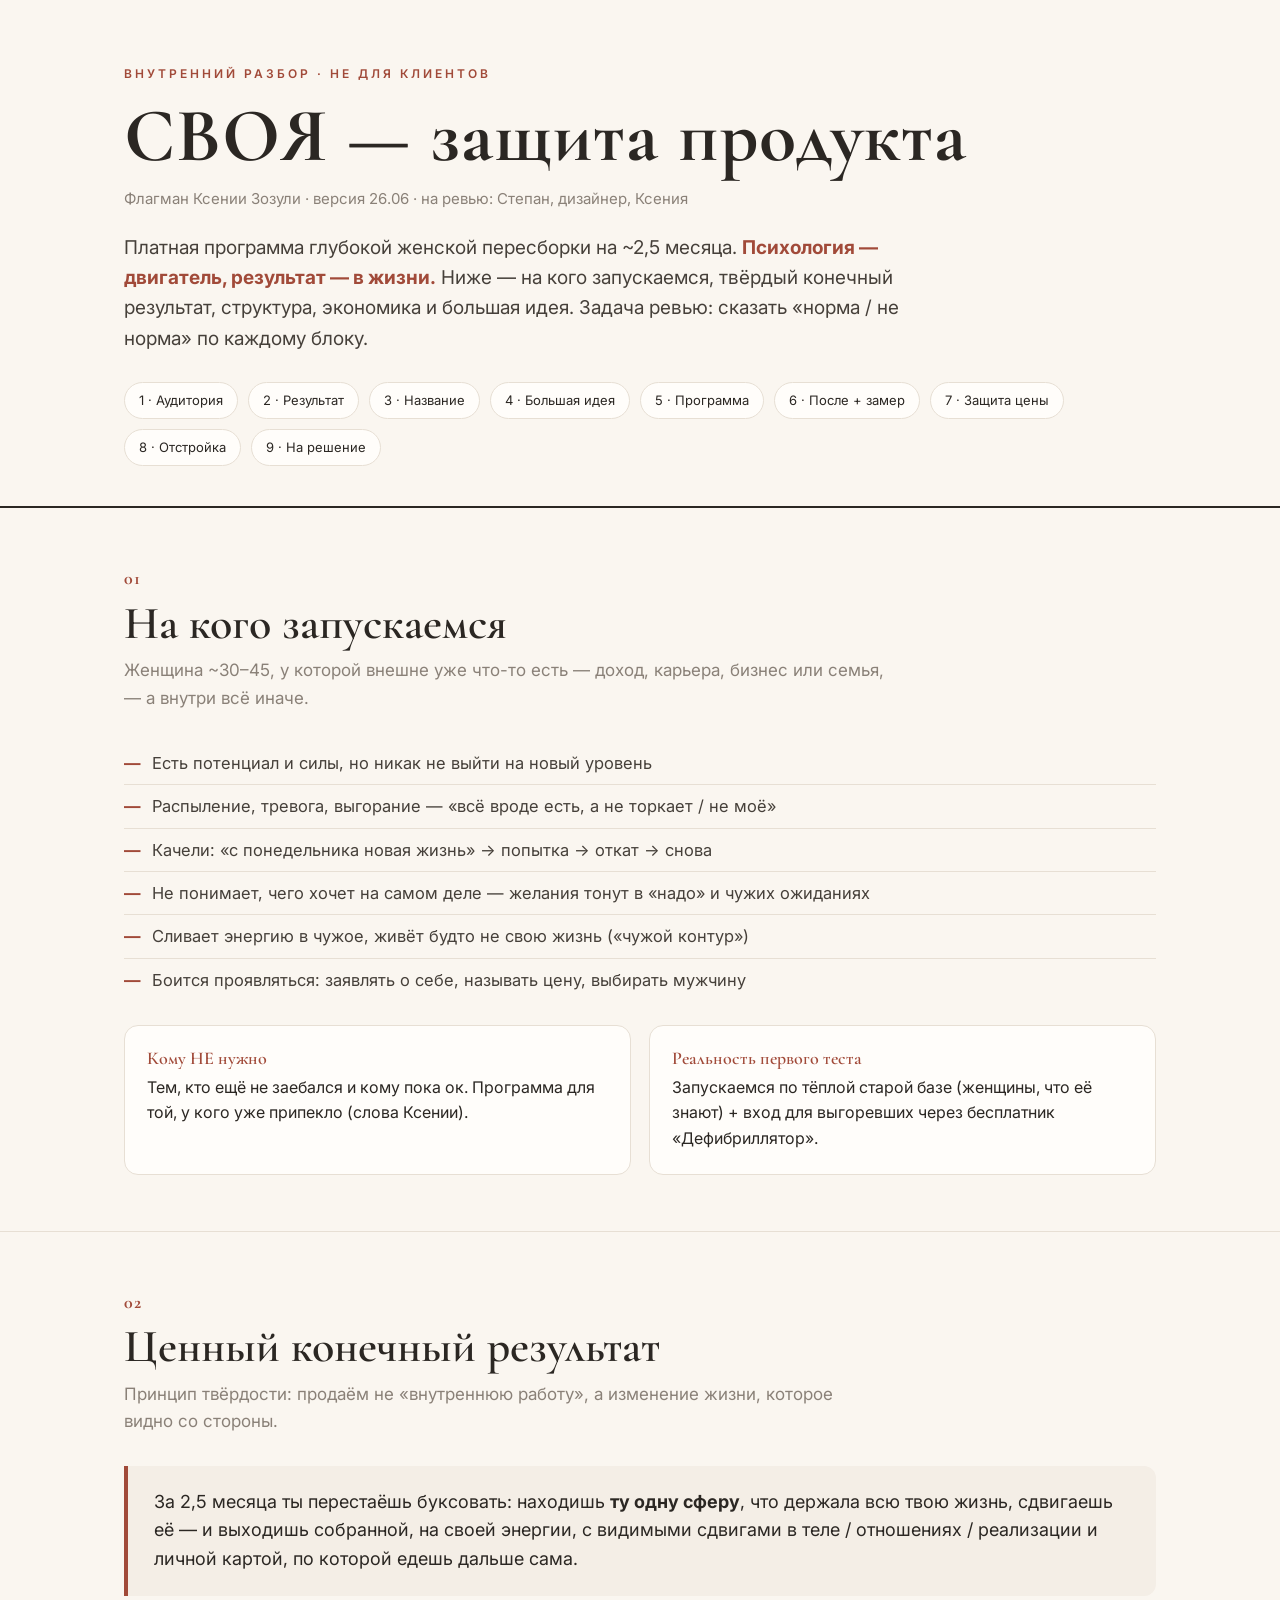
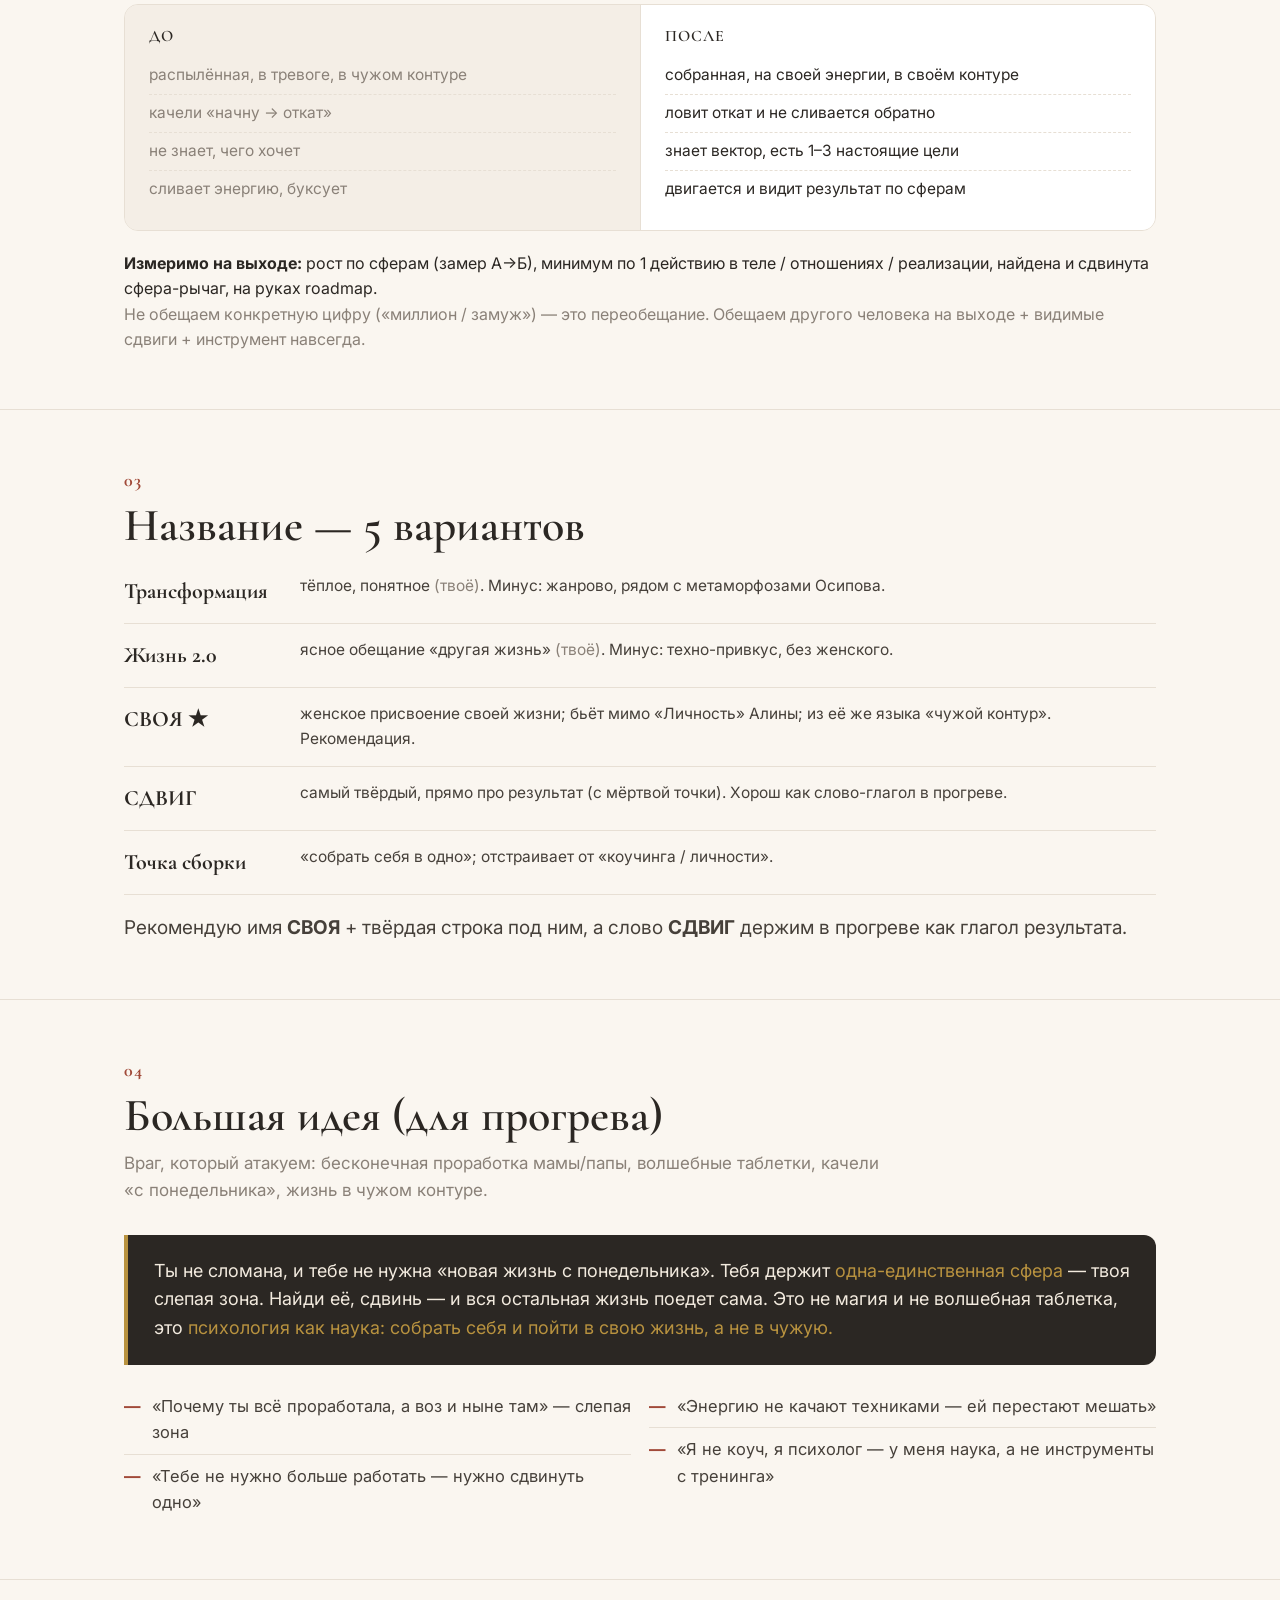
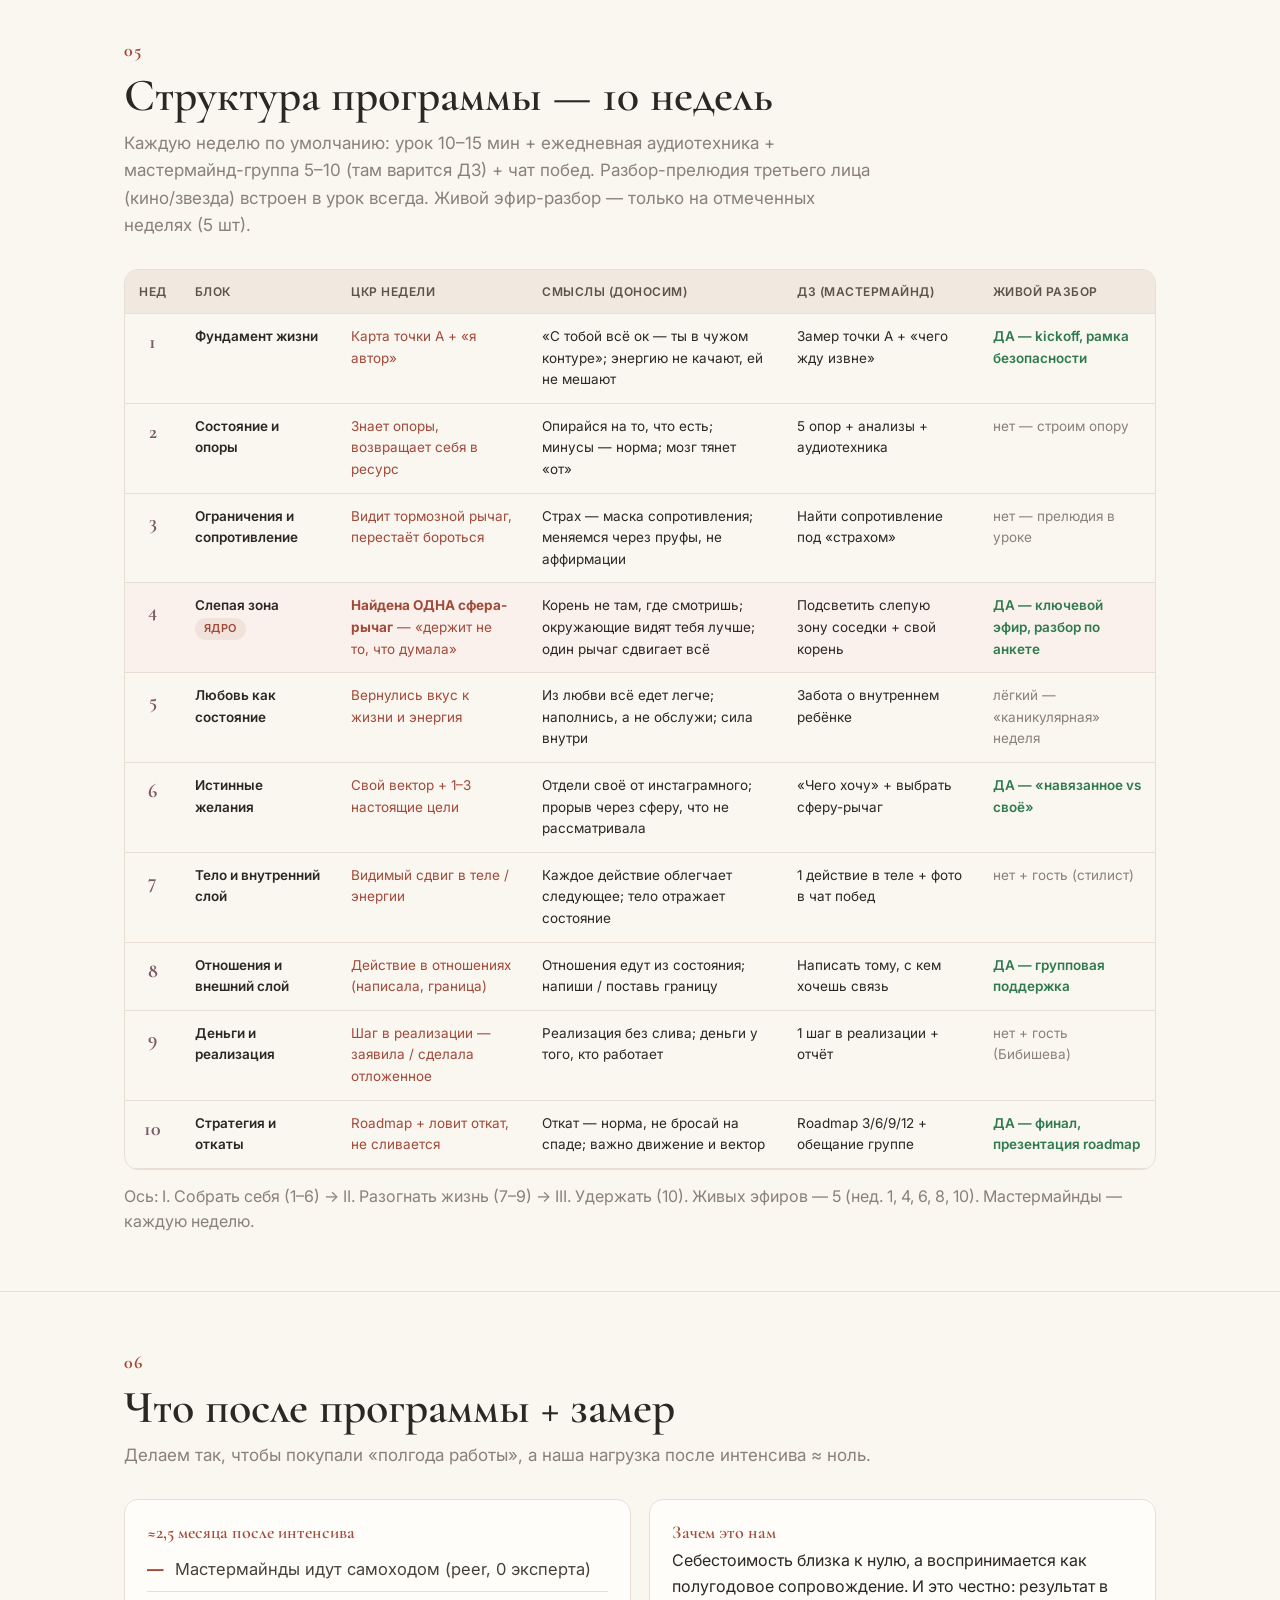
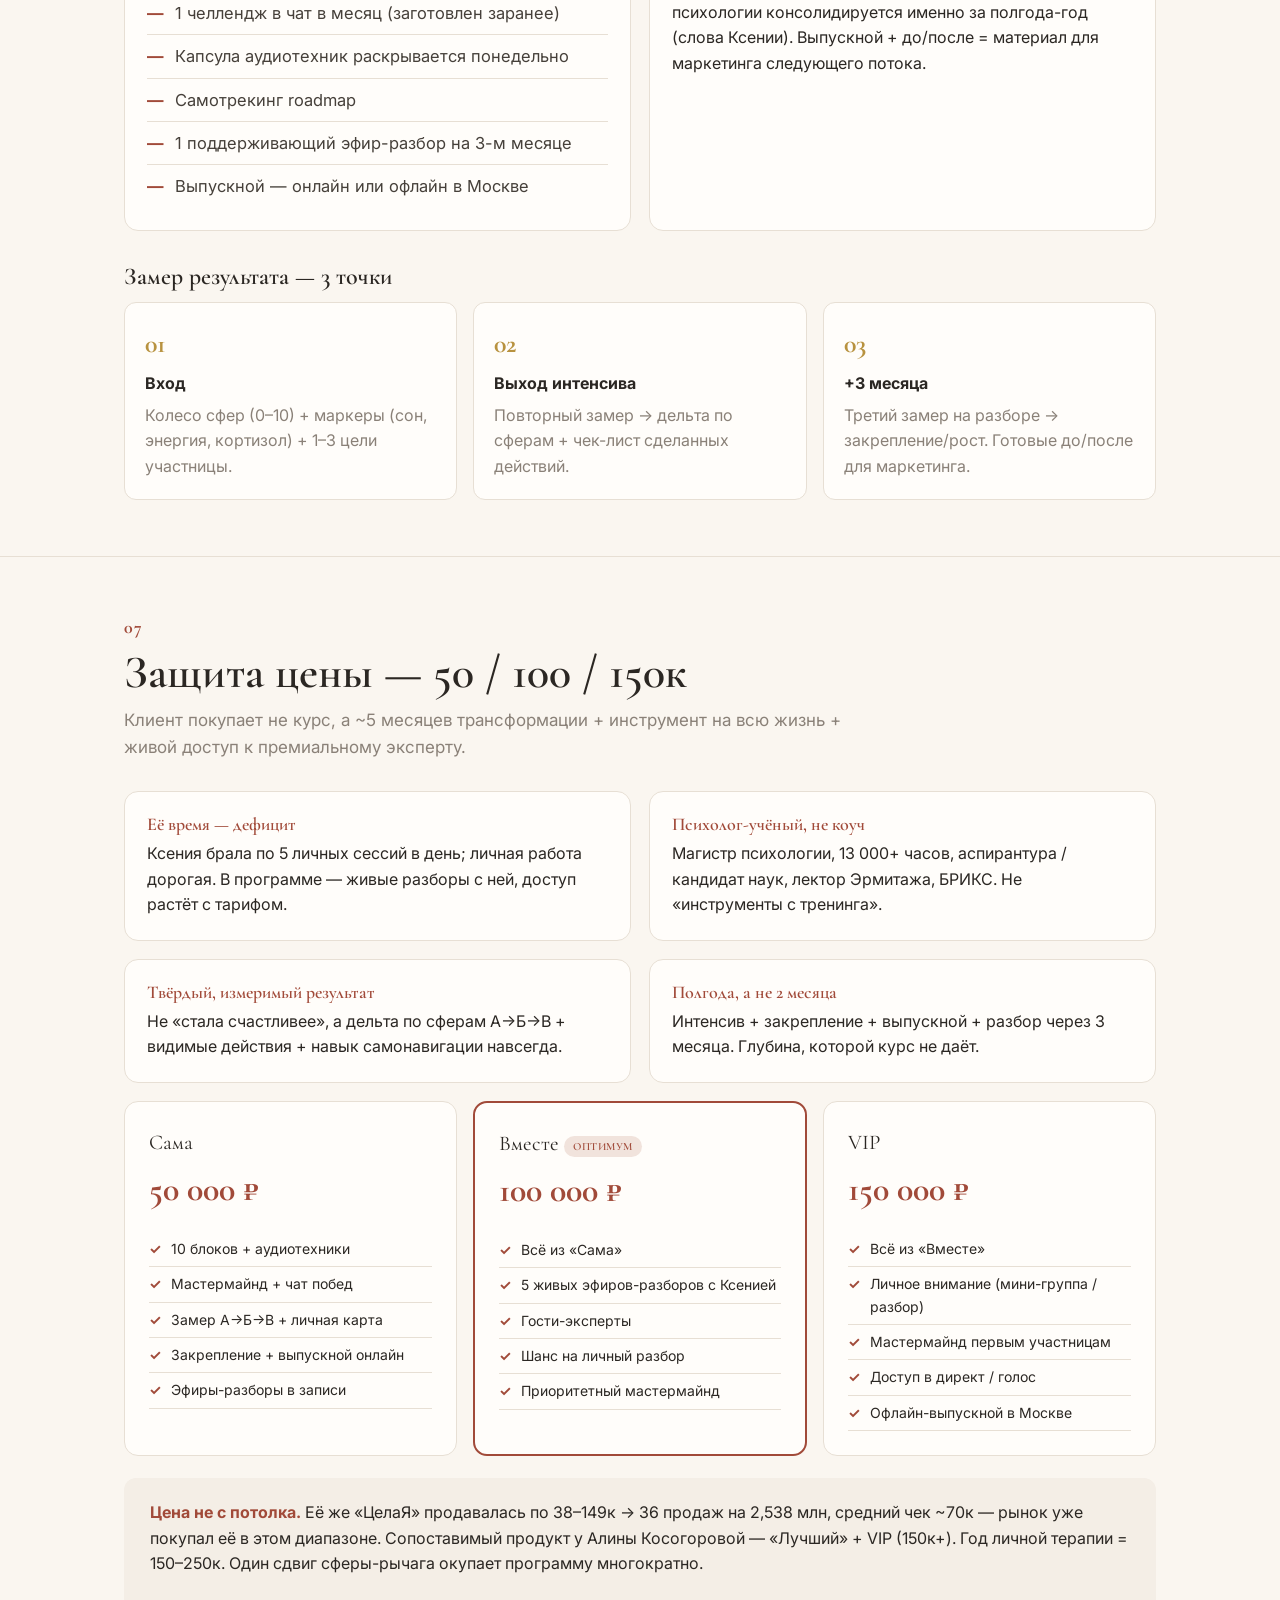
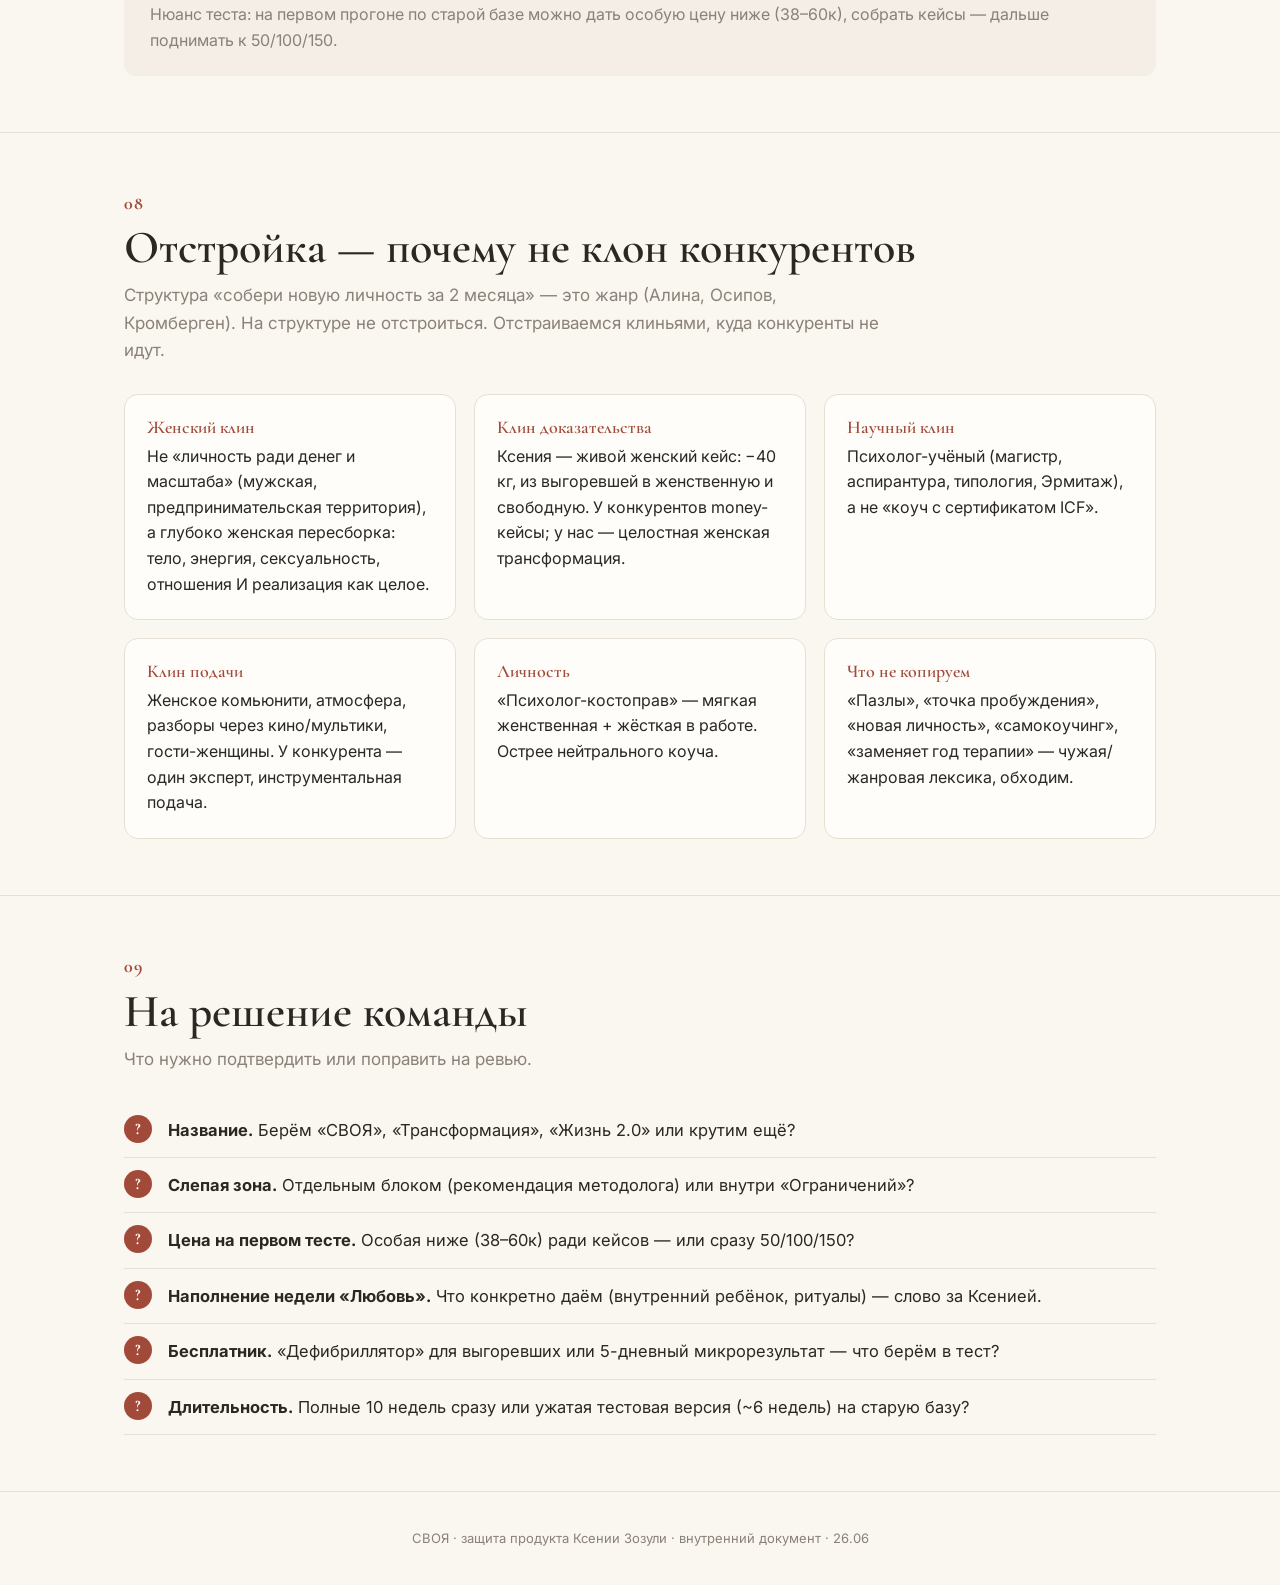
==== index.html @ 6bc4b32d "SVOYA — защита продукта (internal review page)" ====
<!DOCTYPE html>
<html lang="ru">
<head>
<meta charset="UTF-8">
<meta name="viewport" content="width=device-width, initial-scale=1.0">
<title>СВОЯ — защита продукта (внутренний разбор)</title>
<link rel="preconnect" href="https://fonts.googleapis.com">
<link rel="preconnect" href="https://fonts.gstatic.com" crossorigin>
<link href="https://fonts.googleapis.com/css2?family=Cormorant+Garamond:wght@500;600;700&family=Inter:wght@400;500;600&display=swap" rel="stylesheet">
<style>
  :root{--bg:#FAF6F0;--ink:#2B2723;--muted:#8A8178;--line:#E7DFD4;--accent:#A14A39;--plum:#7C5A66;--gold:#B8923F;--card:#FFFDFA}
  *{box-sizing:border-box;margin:0;padding:0}
  html{scroll-behavior:smooth}
  body{background:var(--bg);color:var(--ink);font-family:'Inter',system-ui,sans-serif;line-height:1.6;-webkit-font-smoothing:antialiased}
  .wrap{max-width:1080px;margin:0 auto;padding:0 24px}
  h1,h2,h3,h4,.serif{font-family:'Cormorant Garamond',Georgia,serif;font-weight:600;line-height:1.15}
  .accent{color:var(--accent)}.muted{color:var(--muted)}
  a{color:var(--accent)}

  /* header */
  header{padding:64px 0 40px;border-bottom:2px solid var(--ink)}
  header .tag{font-size:12px;letter-spacing:3px;text-transform:uppercase;color:var(--accent);font-weight:600}
  header h1{font-size:clamp(40px,7vw,76px);font-weight:700;margin:10px 0 6px;letter-spacing:1px}
  header .meta{font-size:15px;color:var(--muted)}
  header .summary{margin-top:22px;font-size:19px;max-width:780px;color:#46403a}
  header .summary b{color:var(--accent)}

  /* TOC */
  .toc{display:flex;flex-wrap:wrap;gap:10px;margin-top:28px}
  .toc a{display:inline-block;font-size:13px;text-decoration:none;background:var(--card);border:1px solid var(--line);padding:7px 14px;border-radius:20px;color:var(--ink)}
  .toc a:hover{border-color:var(--accent);color:var(--accent)}

  section{padding:56px 0;border-bottom:1px solid var(--line)}
  .snum{font-family:'Cormorant Garamond',serif;font-size:18px;color:var(--accent);font-weight:700;letter-spacing:1px}
  h2.title{font-size:clamp(30px,4.4vw,46px);margin:4px 0 8px}
  .sub{font-size:17px;color:var(--muted);max-width:760px;margin-bottom:30px}
  .lead{font-size:19px;color:#46403a}
  p+p{margin-top:14px}

  ul.bul{list-style:none}
  ul.bul li{padding:8px 0 8px 28px;position:relative;font-size:16.5px;color:#46403a;border-bottom:1px solid var(--line)}
  ul.bul li:last-child{border:none}
  ul.bul li:before{content:"—";position:absolute;left:0;color:var(--accent);font-weight:700}

  .callout{background:#F4EEE6;border-left:4px solid var(--accent);border-radius:0 12px 12px 0;padding:22px 26px;font-size:18px}
  .callout.dark{background:var(--ink);color:#F2EADE;border-left-color:var(--gold)}
  .callout.dark em{color:var(--gold);font-style:normal}

  .grid{display:grid;gap:18px}.g2{grid-template-columns:1fr 1fr}.g3{grid-template-columns:repeat(3,1fr)}
  @media(max-width:820px){.g2,.g3{grid-template-columns:1fr}}
  .card{background:var(--card);border:1px solid var(--line);border-radius:14px;padding:22px}
  .card h3{font-size:21px;margin-bottom:6px}.card h4{font-size:18px;color:var(--accent);margin-bottom:6px}

  /* before-after */
  .ba{display:grid;grid-template-columns:1fr 1fr;border:1px solid var(--line);border-radius:14px;overflow:hidden;margin-top:8px}
  @media(max-width:600px){.ba{grid-template-columns:1fr}}
  .ba div{padding:22px 24px}.ba .b{background:#F4EEE6}.ba .a{background:#fff;border-left:1px solid var(--line)}
  .ba h4{font-size:16px;text-transform:uppercase;letter-spacing:1px;margin-bottom:12px}
  .ba ul{list-style:none}.ba li{padding:6px 0;font-size:15.5px;border-bottom:1px dashed var(--line)}.ba li:last-child{border:none}.ba .b li{color:var(--muted)}

  /* names */
  .names{list-style:none;counter-reset:n}
  .names li{display:flex;gap:16px;align-items:flex-start;padding:14px 0;border-bottom:1px solid var(--line)}
  .names li .nm{font-family:'Cormorant Garamond',serif;font-size:22px;font-weight:700;min-width:160px;color:var(--ink)}
  .names li .rs{font-size:15.5px;color:#46403a}
  .names .star{color:var(--accent)}

  /* table */
  .tablewrap{overflow-x:auto;border:1px solid var(--line);border-radius:14px;margin-top:8px}
  table{border-collapse:collapse;width:100%;min-width:880px;font-size:13.5px}
  th,td{padding:12px 14px;text-align:left;vertical-align:top;border-bottom:1px solid var(--line)}
  th{background:#F1E9DF;font-family:'Inter';font-weight:600;font-size:12px;text-transform:uppercase;letter-spacing:.5px;color:#5c534a;position:sticky;top:0}
  td:first-child{font-family:'Cormorant Garamond',serif;font-size:20px;color:var(--plum);font-weight:700;text-align:center}
  .bl{font-weight:600;color:var(--ink)}
  .cerc{color:var(--accent)}
  .yes{color:#2f7a4f;font-weight:600}.no{color:var(--muted)}
  .pivot td{background:#FBF1EC}

  /* steps */
  .steps{display:grid;grid-template-columns:repeat(3,1fr);gap:16px;counter-reset:s}
  @media(max-width:780px){.steps{grid-template-columns:1fr}}
  .step{background:var(--card);border:1px solid var(--line);border-radius:12px;padding:20px}
  .step:before{counter-increment:s;content:"0" counter(s);font-family:'Cormorant Garamond',serif;font-size:26px;color:var(--gold);font-weight:700;display:block;margin-bottom:6px}

  /* pricing */
  .prices{display:grid;grid-template-columns:repeat(3,1fr);gap:16px}
  @media(max-width:820px){.prices{grid-template-columns:1fr}}
  .price{background:var(--card);border:1px solid var(--line);border-radius:14px;padding:24px}
  .price.feat{border:2px solid var(--accent)}
  .price .pn{font-family:'Cormorant Garamond',serif;font-size:21px}
  .price .pv{font-family:'Cormorant Garamond',serif;font-size:34px;font-weight:700;color:var(--accent);margin:4px 0 14px}
  .price ul{list-style:none}.price li{padding:6px 0 6px 22px;position:relative;font-size:14px;border-bottom:1px solid var(--line)}
  .price li:before{content:"✓";position:absolute;left:0;color:var(--accent);font-weight:700}

  .anchors{margin-top:22px;background:#F4EEE6;border-radius:12px;padding:22px 26px;font-size:16px}.anchors b{color:var(--accent)}

  .q{list-style:none;counter-reset:q}
  .q li{padding:14px 0 14px 44px;position:relative;border-bottom:1px solid var(--line);font-size:16.5px}
  .q li:before{counter-increment:q;content:"?";position:absolute;left:0;top:12px;width:28px;height:28px;background:var(--accent);color:#fff;border-radius:50%;text-align:center;font-weight:700;font-family:'Cormorant Garamond',serif;line-height:28px}
  .q b{color:var(--ink)}

  footer{padding:36px 0;text-align:center;color:var(--muted);font-size:13px}
  .pill{display:inline-block;font-size:11px;letter-spacing:.5px;text-transform:uppercase;background:#F1E3DC;color:var(--accent);padding:2px 9px;border-radius:20px;font-weight:600}
</style>
</head>
<body>

<header>
  <div class="wrap">
    <div class="tag">Внутренний разбор · не для клиентов</div>
    <h1>СВОЯ — защита продукта</h1>
    <div class="meta">Флагман Ксении Зозули · версия 26.06 · на ревью: Степан, дизайнер, Ксения</div>
    <p class="summary">Платная программа глубокой женской пересборки на ~2,5 месяца. <b>Психология — двигатель, результат — в жизни.</b> Ниже — на кого запускаемся, твёрдый конечный результат, структура, экономика и большая идея. Задача ревью: сказать «норма / не норма» по каждому блоку.</p>
    <nav class="toc">
      <a href="#aud">1 · Аудитория</a>
      <a href="#cer">2 · Результат</a>
      <a href="#name">3 · Название</a>
      <a href="#idea">4 · Большая идея</a>
      <a href="#prog">5 · Программа</a>
      <a href="#after">6 · После + замер</a>
      <a href="#price">7 · Защита цены</a>
      <a href="#diff">8 · Отстройка</a>
      <a href="#open">9 · На решение</a>
    </nav>
  </div>
</header>

<!-- 1 AUDIENCE -->
<section id="aud">
  <div class="wrap">
    <div class="snum">01</div><h2 class="title">На кого запускаемся</h2>
    <p class="sub">Женщина ~30–45, у которой внешне уже что-то есть — доход, карьера, бизнес или семья, — а внутри всё иначе.</p>
    <ul class="bul">
      <li>Есть потенциал и силы, но никак не выйти на новый уровень</li>
      <li>Распыление, тревога, выгорание — «всё вроде есть, а не торкает / не моё»</li>
      <li>Качели: «с понедельника новая жизнь» → попытка → откат → снова</li>
      <li>Не понимает, чего хочет на самом деле — желания тонут в «надо» и чужих ожиданиях</li>
      <li>Сливает энергию в чужое, живёт будто не свою жизнь («чужой контур»)</li>
      <li>Боится проявляться: заявлять о себе, называть цену, выбирать мужчину</li>
    </ul>
    <div class="grid g2" style="margin-top:24px">
      <div class="card"><h4>Кому НЕ нужно</h4><p>Тем, кто ещё не заебался и кому пока ок. Программа для той, у кого уже припекло (слова Ксении).</p></div>
      <div class="card"><h4>Реальность первого теста</h4><p>Запускаемся по тёплой старой базе (женщины, что её знают) + вход для выгоревших через бесплатник «Дефибриллятор».</p></div>
    </div>
  </div>
</section>

<!-- 2 CER -->
<section id="cer">
  <div class="wrap">
    <div class="snum">02</div><h2 class="title">Ценный конечный результат</h2>
    <p class="sub">Принцип твёрдости: продаём не «внутреннюю работу», а изменение жизни, которое видно со стороны.</p>
    <div class="callout">За 2,5 месяца ты перестаёшь буксовать: находишь <b>ту одну сферу</b>, что держала всю твою жизнь, сдвигаешь её — и выходишь собранной, на своей энергии, с видимыми сдвигами в теле / отношениях / реализации и личной картой, по которой едешь дальше сама.</div>
    <div class="ba">
      <div class="b"><h4>До</h4><ul><li>распылённая, в тревоге, в чужом контуре</li><li>качели «начну → откат»</li><li>не знает, чего хочет</li><li>сливает энергию, буксует</li></ul></div>
      <div class="a"><h4>После</h4><ul><li>собранная, на своей энергии, в своём контуре</li><li>ловит откат и не сливается обратно</li><li>знает вектор, есть 1–3 настоящие цели</li><li>двигается и видит результат по сферам</li></ul></div>
    </div>
    <p style="margin-top:20px"><b>Измеримо на выходе:</b> рост по сферам (замер А→Б), минимум по 1 действию в теле / отношениях / реализации, найдена и сдвинута сфера-рычаг, на руках roadmap.<br><span class="muted">Не обещаем конкретную цифру («миллион / замуж») — это переобещание. Обещаем другого человека на выходе + видимые сдвиги + инструмент навсегда.</span></p>
  </div>
</section>

<!-- 3 NAME -->
<section id="name">
  <div class="wrap">
    <div class="snum">03</div><h2 class="title">Название — 5 вариантов</h2>
    <ul class="names">
      <li><span class="nm">Трансформация</span><span class="rs">тёплое, понятное <span class="muted">(твоё)</span>. Минус: жанрово, рядом с метаморфозами Осипова.</span></li>
      <li><span class="nm">Жизнь 2.0</span><span class="rs">ясное обещание «другая жизнь» <span class="muted">(твоё)</span>. Минус: техно-привкус, без женского.</span></li>
      <li><span class="nm star">СВОЯ ★</span><span class="rs">женское присвоение своей жизни; бьёт мимо «Личность» Алины; из её же языка «чужой контур». Рекомендация.</span></li>
      <li><span class="nm">СДВИГ</span><span class="rs">самый твёрдый, прямо про результат (с мёртвой точки). Хорош как слово-глагол в прогреве.</span></li>
      <li><span class="nm">Точка сборки</span><span class="rs">«собрать себя в одно»; отстраивает от «коучинга / личности».</span></li>
    </ul>
    <p class="lead" style="margin-top:18px">Рекомендую имя <b>СВОЯ</b> + твёрдая строка под ним, а слово <b>СДВИГ</b> держим в прогреве как глагол результата.</p>
  </div>
</section>

<!-- 4 BIG IDEA -->
<section id="idea">
  <div class="wrap">
    <div class="snum">04</div><h2 class="title">Большая идея (для прогрева)</h2>
    <p class="sub">Враг, который атакуем: бесконечная проработка мамы/папы, волшебные таблетки, качели «с понедельника», жизнь в чужом контуре.</p>
    <div class="callout dark">Ты не сломана, и тебе не нужна «новая жизнь с понедельника». Тебя держит <em>одна-единственная сфера</em> — твоя слепая зона. Найди её, сдвинь — и вся остальная жизнь поедет сама. Это не магия и не волшебная таблетка, это <em>психология как наука: собрать себя и пойти в свою жизнь, а не в чужую.</em></div>
    <div class="grid g2" style="margin-top:20px">
      <ul class="bul"><li>«Почему ты всё проработала, а воз и ныне там» — слепая зона</li><li>«Тебе не нужно больше работать — нужно сдвинуть одно»</li></ul>
      <ul class="bul"><li>«Энергию не качают техниками — ей перестают мешать»</li><li>«Я не коуч, я психолог — у меня наука, а не инструменты с тренинга»</li></ul>
    </div>
  </div>
</section>

<!-- 5 PROGRAM -->
<section id="prog">
  <div class="wrap">
    <div class="snum">05</div><h2 class="title">Структура программы — 10 недель</h2>
    <p class="sub">Каждую неделю по умолчанию: урок 10–15 мин + ежедневная аудиотехника + мастермайнд-группа 5–10 (там варится ДЗ) + чат побед. Разбор-прелюдия третьего лица (кино/звезда) встроен в урок всегда. Живой эфир-разбор — только на отмеченных неделях (5 шт).</p>
    <div class="tablewrap">
      <table>
        <thead><tr><th>Нед</th><th>Блок</th><th>ЦКР недели</th><th>Смыслы (доносим)</th><th>ДЗ (мастермайнд)</th><th>Живой разбор</th></tr></thead>
        <tbody>
          <tr><td>1</td><td class="bl">Фундамент жизни</td><td class="cerc">Карта точки А + «я автор»</td><td>«С тобой всё ок — ты в чужом контуре»; энергию не качают, ей не мешают</td><td>Замер точки А + «чего жду извне»</td><td class="yes">ДА — kickoff, рамка безопасности</td></tr>
          <tr><td>2</td><td class="bl">Состояние и опоры</td><td class="cerc">Знает опоры, возвращает себя в ресурс</td><td>Опирайся на то, что есть; минусы — норма; мозг тянет «от»</td><td>5 опор + анализы + аудиотехника</td><td class="no">нет — строим опору</td></tr>
          <tr><td>3</td><td class="bl">Ограничения и сопротивление</td><td class="cerc">Видит тормозной рычаг, перестаёт бороться</td><td>Страх — маска сопротивления; меняемся через пруфы, не аффирмации</td><td>Найти сопротивление под «страхом»</td><td class="no">нет — прелюдия в уроке</td></tr>
          <tr class="pivot"><td>4</td><td class="bl">Слепая зона <span class="pill">ядро</span></td><td class="cerc"><b>Найдена ОДНА сфера-рычаг</b> — «держит не то, что думала»</td><td>Корень не там, где смотришь; окружающие видят тебя лучше; один рычаг сдвигает всё</td><td>Подсветить слепую зону соседки + свой корень</td><td class="yes">ДА — ключевой эфир, разбор по анкете</td></tr>
          <tr><td>5</td><td class="bl">Любовь как состояние</td><td class="cerc">Вернулись вкус к жизни и энергия</td><td>Из любви всё едет легче; наполнись, а не обслужи; сила внутри</td><td>Забота о внутреннем ребёнке</td><td class="no">лёгкий — «каникулярная» неделя</td></tr>
          <tr><td>6</td><td class="bl">Истинные желания</td><td class="cerc">Свой вектор + 1–3 настоящие цели</td><td>Отдели своё от инстаграмного; прорыв через сферу, что не рассматривала</td><td>«Чего хочу» + выбрать сферу-рычаг</td><td class="yes">ДА — «навязанное vs своё»</td></tr>
          <tr><td>7</td><td class="bl">Тело и внутренний слой</td><td class="cerc">Видимый сдвиг в теле / энергии</td><td>Каждое действие облегчает следующее; тело отражает состояние</td><td>1 действие в теле + фото в чат побед</td><td class="no">нет + гость (стилист)</td></tr>
          <tr><td>8</td><td class="bl">Отношения и внешний слой</td><td class="cerc">Действие в отношениях (написала, граница)</td><td>Отношения едут из состояния; напиши / поставь границу</td><td>Написать тому, с кем хочешь связь</td><td class="yes">ДА — групповая поддержка</td></tr>
          <tr><td>9</td><td class="bl">Деньги и реализация</td><td class="cerc">Шаг в реализации — заявила / сделала отложенное</td><td>Реализация без слива; деньги у того, кто работает</td><td>1 шаг в реализации + отчёт</td><td class="no">нет + гость (Бибишева)</td></tr>
          <tr><td>10</td><td class="bl">Стратегия и откаты</td><td class="cerc">Roadmap + ловит откат, не сливается</td><td>Откат — норма, не бросай на спаде; важно движение и вектор</td><td>Roadmap 3/6/9/12 + обещание группе</td><td class="yes">ДА — финал, презентация roadmap</td></tr>
        </tbody>
      </table>
    </div>
    <p class="muted" style="margin-top:14px">Ось: I. Собрать себя (1–6) → II. Разогнать жизнь (7–9) → III. Удержать (10). Живых эфиров — 5 (нед. 1, 4, 6, 8, 10). Мастермайнды — каждую неделю.</p>
  </div>
</section>

<!-- 6 AFTER + MEASURE -->
<section id="after">
  <div class="wrap">
    <div class="snum">06</div><h2 class="title">Что после программы + замер</h2>
    <p class="sub">Делаем так, чтобы покупали «полгода работы», а наша нагрузка после интенсива ≈ ноль.</p>
    <div class="grid g2">
      <div class="card"><h4>≈2,5 месяца после интенсива</h4>
        <ul class="bul" style="margin-top:6px">
          <li>Мастермайнды идут самоходом (peer, 0 эксперта)</li>
          <li>1 челлендж в чат в месяц (заготовлен заранее)</li>
          <li>Капсула аудиотехник раскрывается понедельно</li>
          <li>Самотрекинг roadmap</li>
          <li>1 поддерживающий эфир-разбор на 3-м месяце</li>
          <li>Выпускной — онлайн или офлайн в Москве</li>
        </ul>
      </div>
      <div class="card"><h4>Зачем это нам</h4><p>Себестоимость близка к нулю, а воспринимается как полугодовое сопровождение. И это честно: результат в психологии консолидируется именно за полгода-год (слова Ксении). Выпускной + до/после = материал для маркетинга следующего потока.</p></div>
    </div>
    <h3 style="font-size:24px;margin:32px 0 12px">Замер результата — 3 точки</h3>
    <div class="steps">
      <div class="step"><strong>Вход</strong><p class="muted" style="margin-top:6px">Колесо сфер (0–10) + маркеры (сон, энергия, кортизол) + 1–3 цели участницы.</p></div>
      <div class="step"><strong>Выход интенсива</strong><p class="muted" style="margin-top:6px">Повторный замер → дельта по сферам + чек-лист сделанных действий.</p></div>
      <div class="step"><strong>+3 месяца</strong><p class="muted" style="margin-top:6px">Третий замер на разборе → закрепление/рост. Готовые до/после для маркетинга.</p></div>
    </div>
  </div>
</section>

<!-- 7 PRICE DEFENSE -->
<section id="price">
  <div class="wrap">
    <div class="snum">07</div><h2 class="title">Защита цены — 50 / 100 / 150к</h2>
    <p class="sub">Клиент покупает не курс, а ~5 месяцев трансформации + инструмент на всю жизнь + живой доступ к премиальному эксперту.</p>
    <div class="grid g2">
      <div class="card"><h4>Её время — дефицит</h4><p>Ксения брала по 5 личных сессий в день; личная работа дорогая. В программе — живые разборы с ней, доступ растёт с тарифом.</p></div>
      <div class="card"><h4>Психолог-учёный, не коуч</h4><p>Магистр психологии, 13 000+ часов, аспирантура / кандидат наук, лектор Эрмитажа, БРИКС. Не «инструменты с тренинга».</p></div>
      <div class="card"><h4>Твёрдый, измеримый результат</h4><p>Не «стала счастливее», а дельта по сферам А→Б→В + видимые действия + навык самонавигации навсегда.</p></div>
      <div class="card"><h4>Полгода, а не 2 месяца</h4><p>Интенсив + закрепление + выпускной + разбор через 3 месяца. Глубина, которой курс не даёт.</p></div>
    </div>
    <div class="prices" style="margin-top:18px">
      <div class="price"><div class="pn">Сама</div><div class="pv">50 000 ₽</div><ul><li>10 блоков + аудиотехники</li><li>Мастермайнд + чат побед</li><li>Замер А→Б→В + личная карта</li><li>Закрепление + выпускной онлайн</li><li>Эфиры-разборы в записи</li></ul></div>
      <div class="price feat"><div class="pn">Вместе <span class="pill">оптимум</span></div><div class="pv">100 000 ₽</div><ul><li>Всё из «Сама»</li><li>5 живых эфиров-разборов с Ксенией</li><li>Гости-эксперты</li><li>Шанс на личный разбор</li><li>Приоритетный мастермайнд</li></ul></div>
      <div class="price"><div class="pn">VIP</div><div class="pv">150 000 ₽</div><ul><li>Всё из «Вместе»</li><li>Личное внимание (мини-группа / разбор)</li><li>Мастермайнд первым участницам</li><li>Доступ в директ / голос</li><li>Офлайн-выпускной в Москве</li></ul></div>
    </div>
    <div class="anchors">
      <b>Цена не с потолка.</b> Её же «ЦелаЯ» продавалась по 38–149к → 36 продаж на 2,538 млн, средний чек ~70к — рынок уже покупал её в этом диапазоне. Сопоставимый продукт у Алины Косогоровой — «Лучший» + VIP (150к+). Год личной терапии = 150–250к. Один сдвиг сферы-рычага окупает программу многократно.
      <br><br><span class="muted">Нюанс теста: на первом прогоне по старой базе можно дать особую цену ниже (38–60к), собрать кейсы — дальше поднимать к 50/100/150.</span>
    </div>
  </div>
</section>

<!-- 8 DIFF -->
<section id="diff">
  <div class="wrap">
    <div class="snum">08</div><h2 class="title">Отстройка — почему не клон конкурентов</h2>
    <p class="sub">Структура «собери новую личность за 2 месяца» — это жанр (Алина, Осипов, Кромберген). На структуре не отстроиться. Отстраиваемся клиньями, куда конкуренты не идут.</p>
    <div class="grid g3">
      <div class="card"><h4>Женский клин</h4><p>Не «личность ради денег и масштаба» (мужская, предпринимательская территория), а глубоко женская пересборка: тело, энергия, сексуальность, отношения И реализация как целое.</p></div>
      <div class="card"><h4>Клин доказательства</h4><p>Ксения — живой женский кейс: −40 кг, из выгоревшей в женственную и свободную. У конкурентов money-кейсы; у нас — целостная женская трансформация.</p></div>
      <div class="card"><h4>Научный клин</h4><p>Психолог-учёный (магистр, аспирантура, типология, Эрмитаж), а не «коуч с сертификатом ICF».</p></div>
      <div class="card"><h4>Клин подачи</h4><p>Женское комьюнити, атмосфера, разборы через кино/мультики, гости-женщины. У конкурента — один эксперт, инструментальная подача.</p></div>
      <div class="card"><h4>Личность</h4><p>«Психолог-костоправ» — мягкая женственная + жёсткая в работе. Острее нейтрального коуча.</p></div>
      <div class="card"><h4>Что не копируем</h4><p>«Пазлы», «точка пробуждения», «новая личность», «самокоучинг», «заменяет год терапии» — чужая/жанровая лексика, обходим.</p></div>
    </div>
  </div>
</section>

<!-- 9 OPEN -->
<section id="open">
  <div class="wrap">
    <div class="snum">09</div><h2 class="title">На решение команды</h2>
    <p class="sub">Что нужно подтвердить или поправить на ревью.</p>
    <ul class="q">
      <li><b>Название.</b> Берём «СВОЯ», «Трансформация», «Жизнь 2.0» или крутим ещё?</li>
      <li><b>Слепая зона.</b> Отдельным блоком (рекомендация методолога) или внутри «Ограничений»?</li>
      <li><b>Цена на первом тесте.</b> Особая ниже (38–60к) ради кейсов — или сразу 50/100/150?</li>
      <li><b>Наполнение недели «Любовь».</b> Что конкретно даём (внутренний ребёнок, ритуалы) — слово за Ксенией.</li>
      <li><b>Бесплатник.</b> «Дефибриллятор» для выгоревших или 5-дневный микрорезультат — что берём в тест?</li>
      <li><b>Длительность.</b> Полные 10 недель сразу или ужатая тестовая версия (~6 недель) на старую базу?</li>
    </ul>
  </div>
</section>

<footer><div class="wrap">СВОЯ · защита продукта Ксении Зозули · внутренний документ · 26.06</div></footer>

</body>
</html>
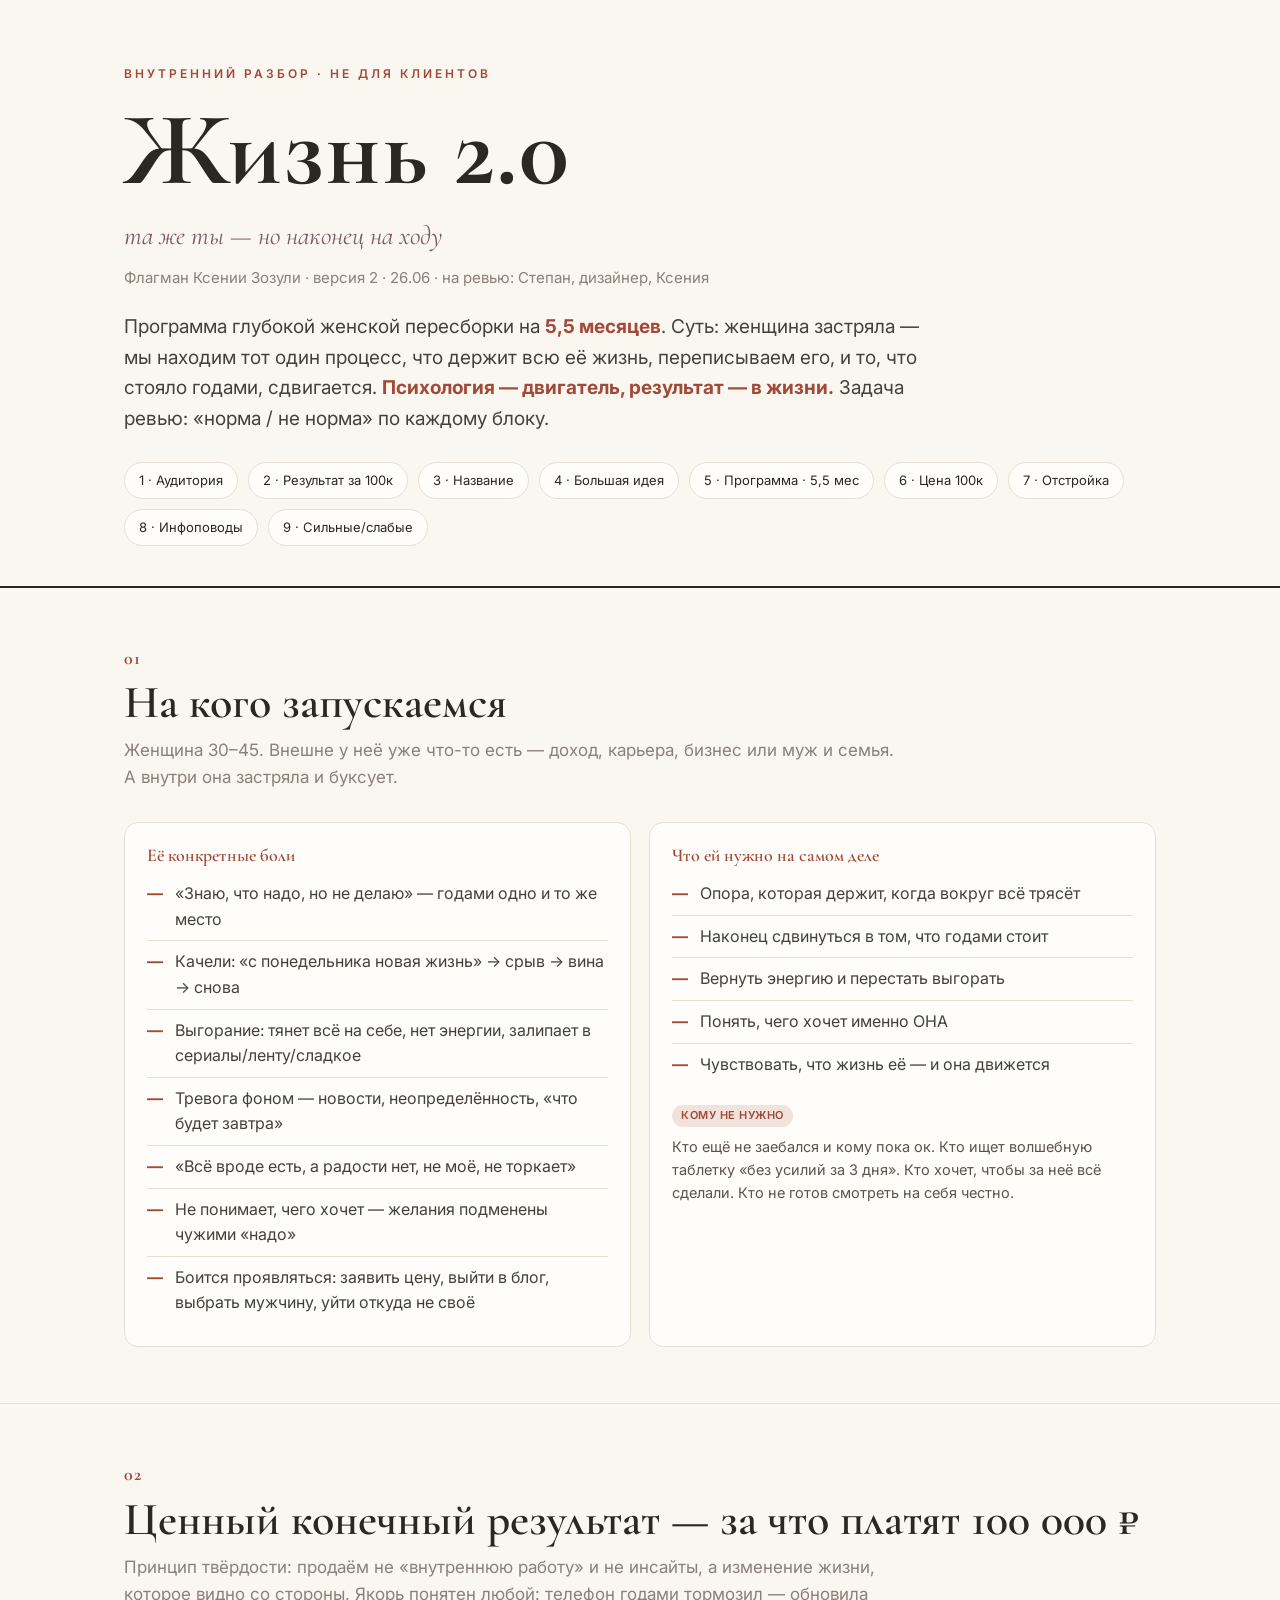
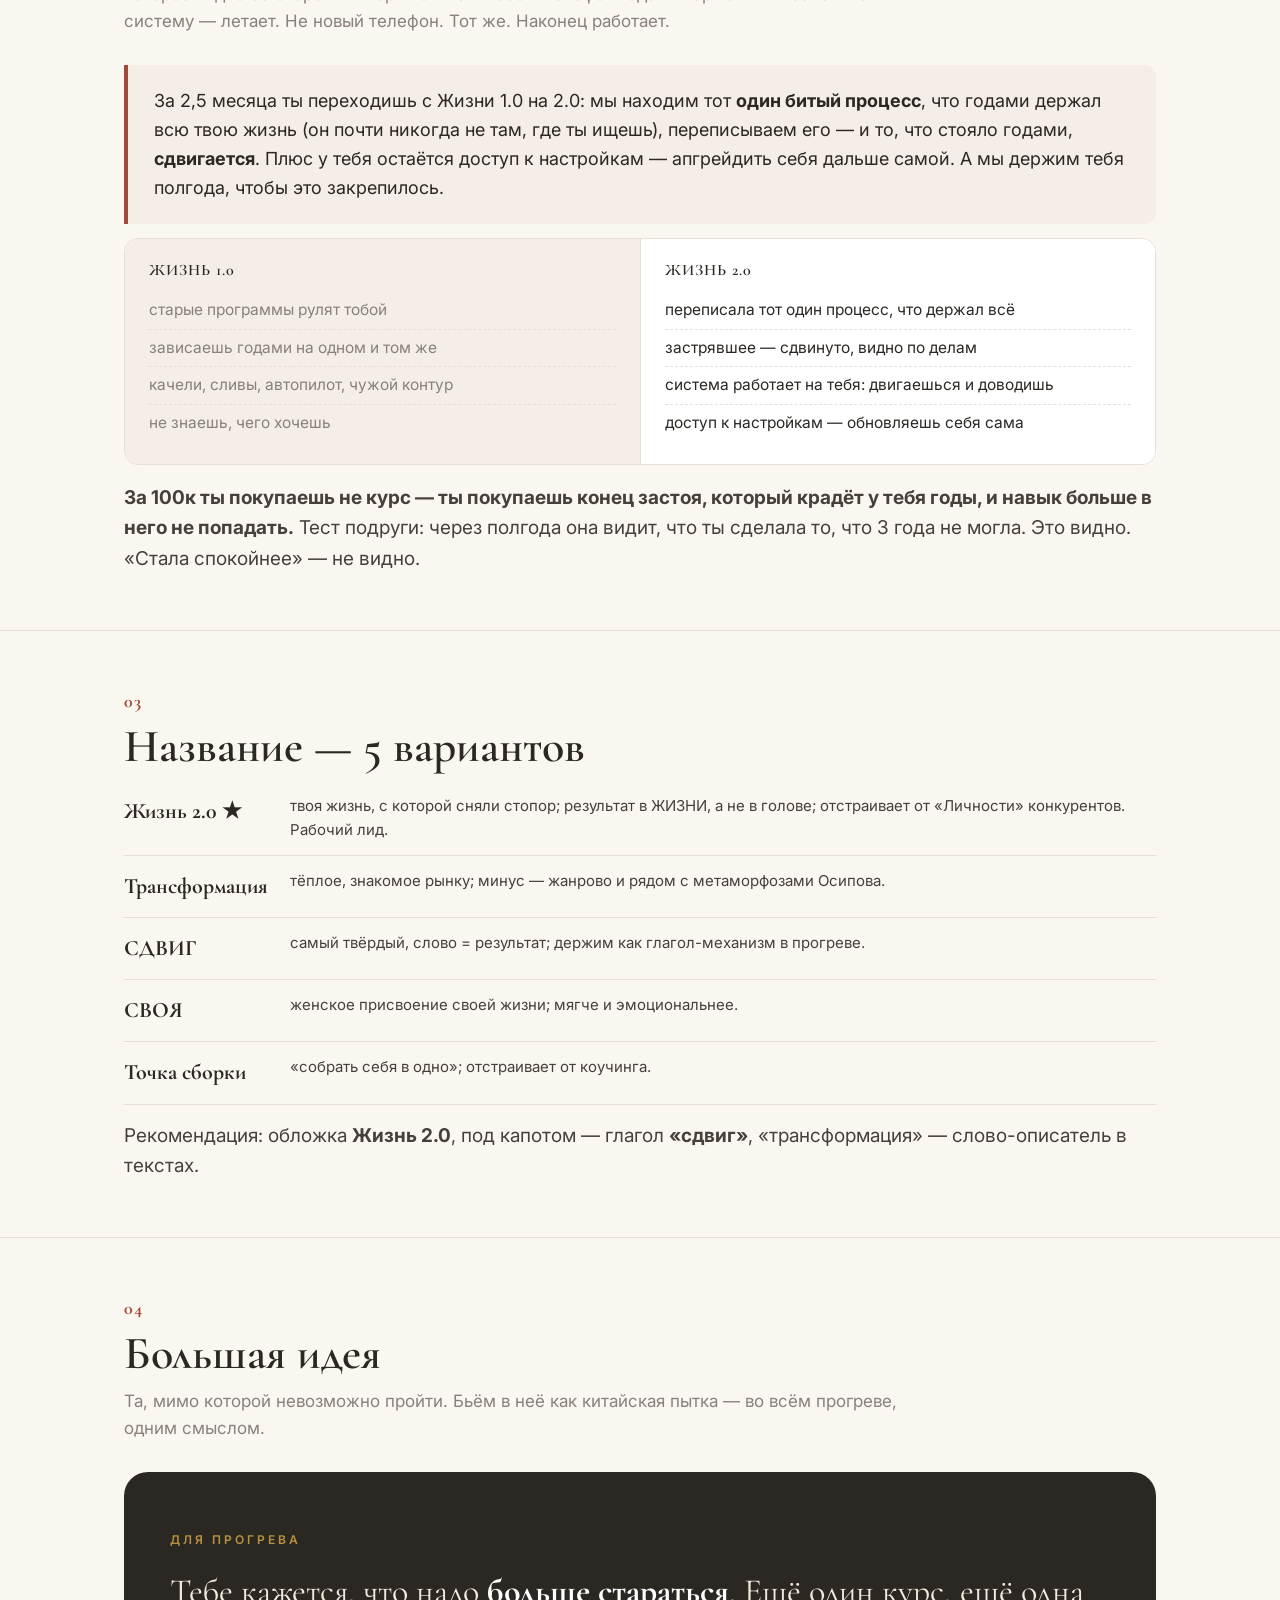
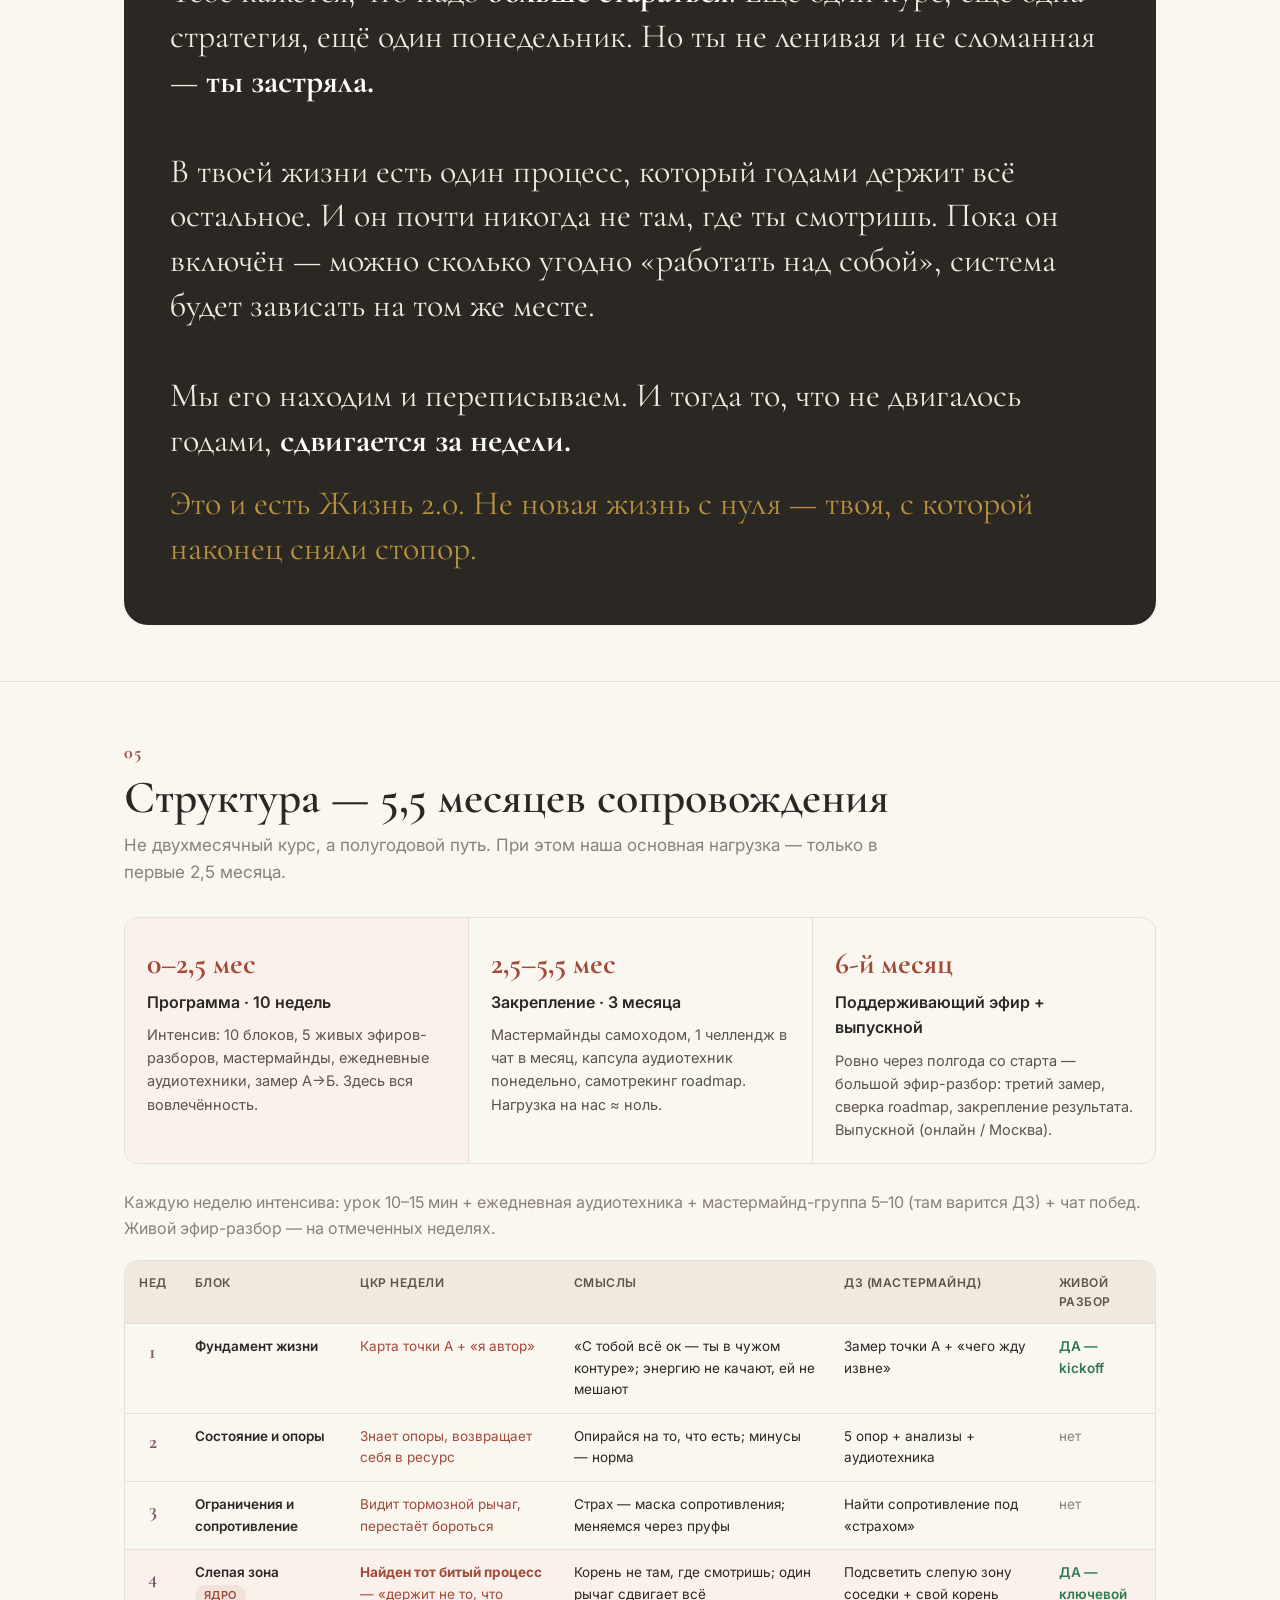
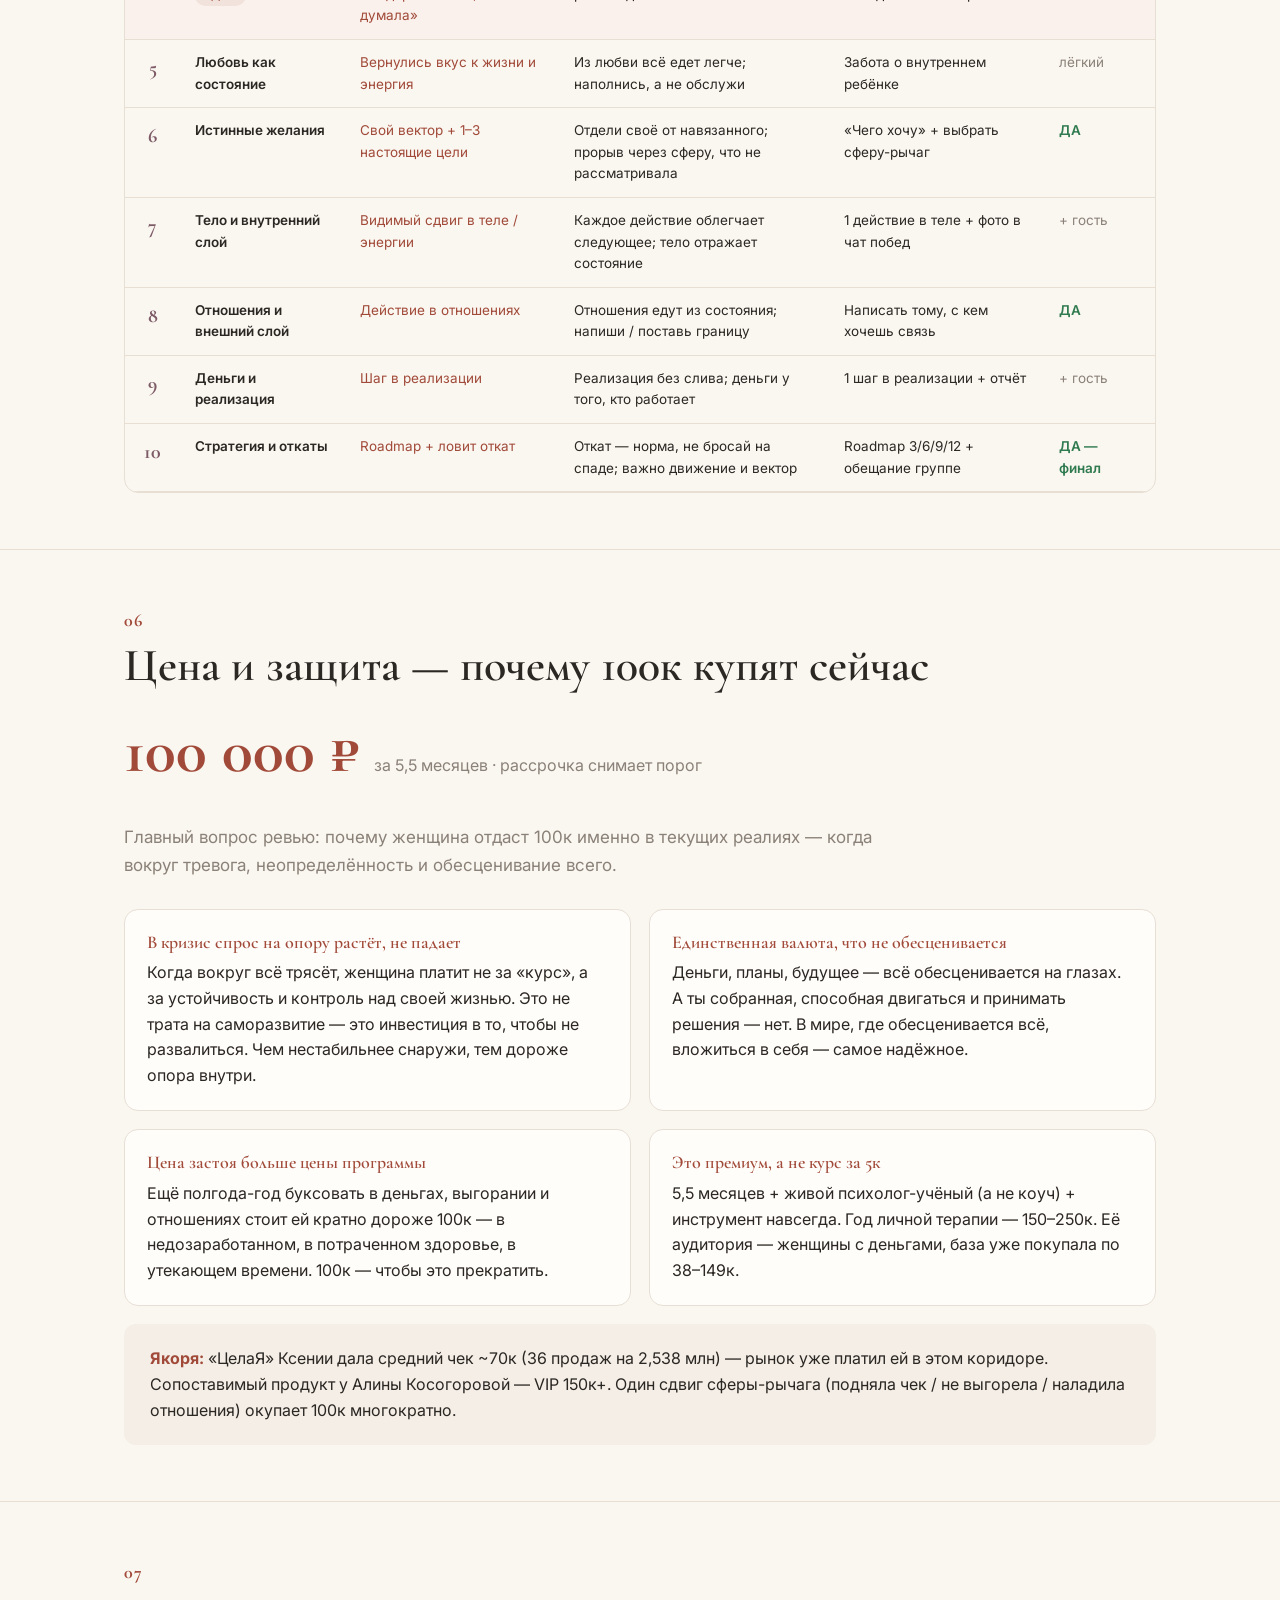
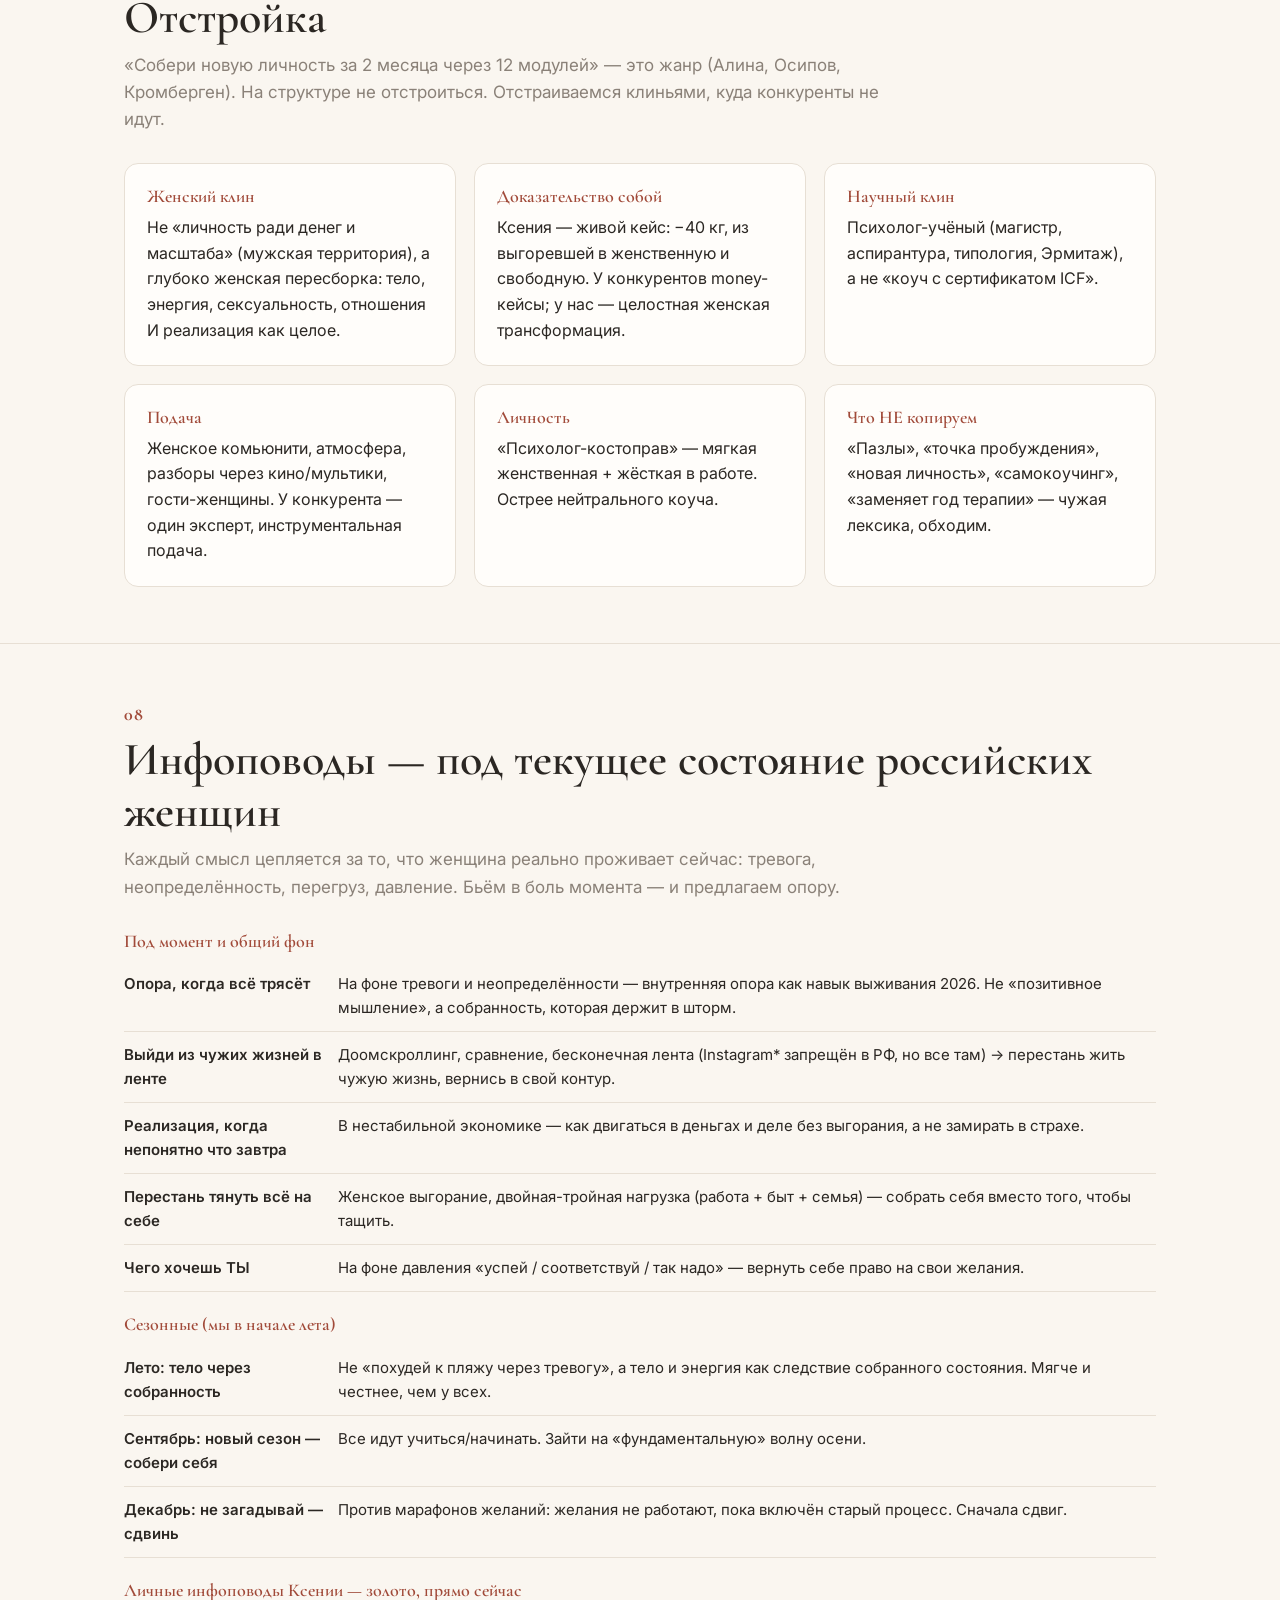
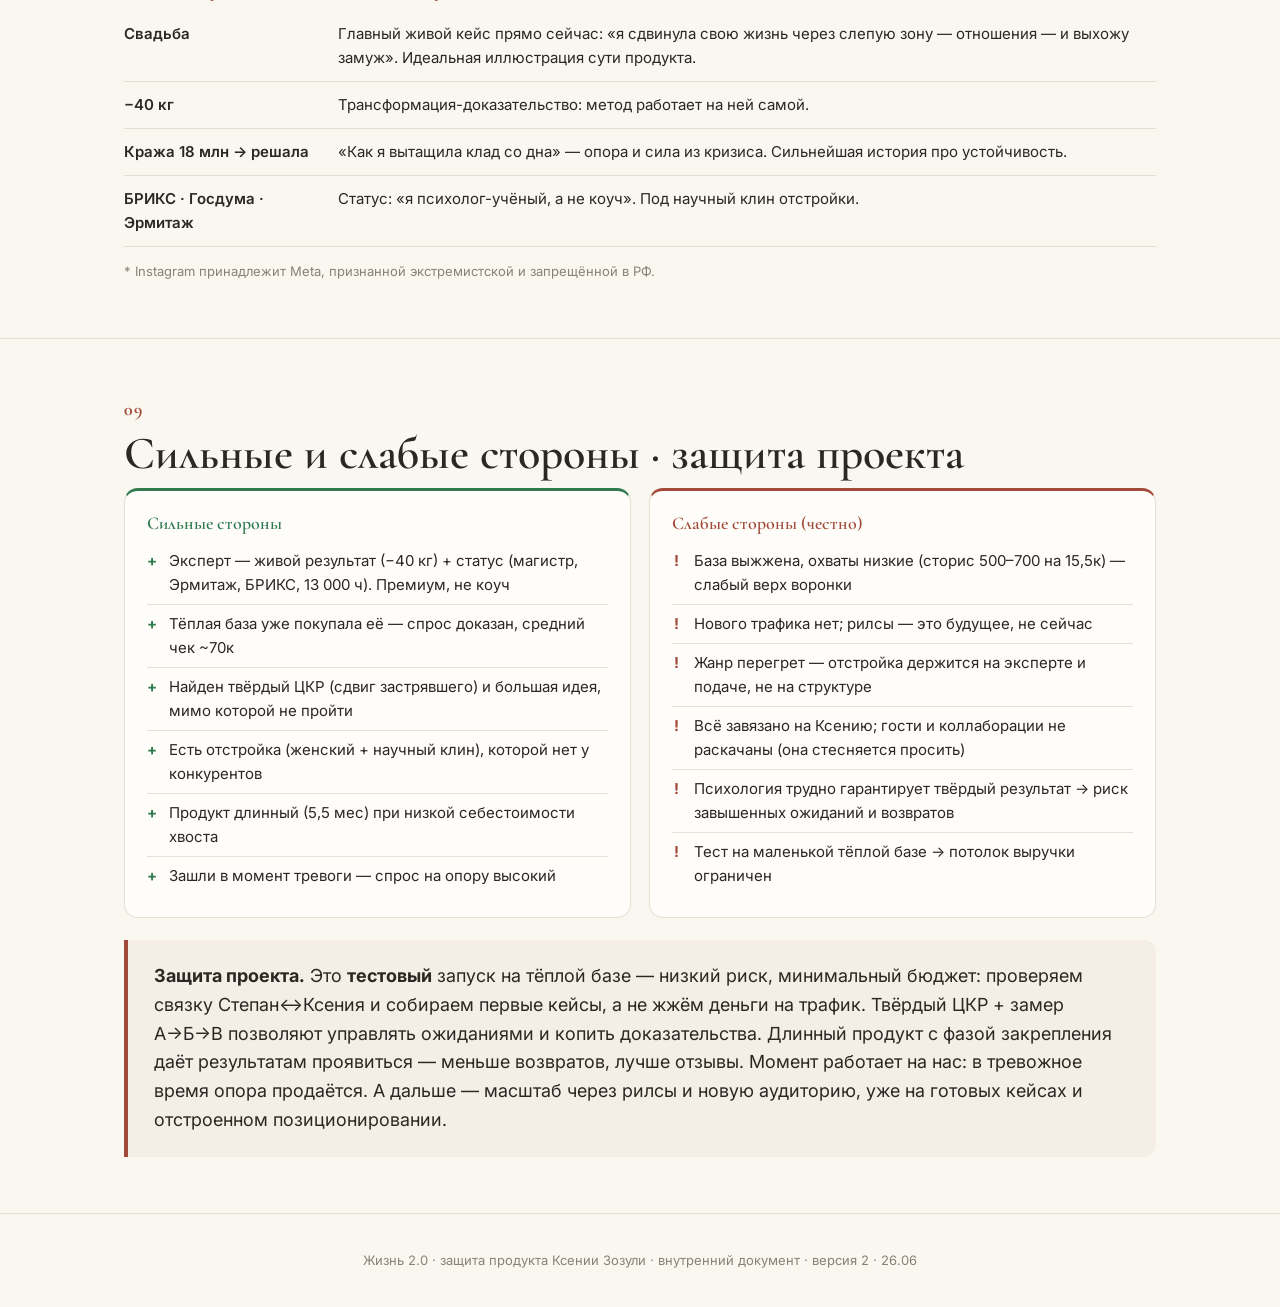
==== commit a40ed510: "v2: Жизнь 2.0 — 5,5 мес, цена 100к, инфоповоды, SWOT" ====
--- a/index.html
+++ b/index.html
@@ -3,7 +3,7 @@
 <head>
 <meta charset="UTF-8">
 <meta name="viewport" content="width=device-width, initial-scale=1.0">
-<title>СВОЯ — защита продукта (внутренний разбор)</title>
+<title>Жизнь 2.0 — защита продукта (внутренний разбор)</title>
 <link rel="preconnect" href="https://fonts.googleapis.com">
 <link rel="preconnect" href="https://fonts.gstatic.com" crossorigin>
 <link href="https://fonts.googleapis.com/css2?family=Cormorant+Garamond:wght@500;600;700&family=Inter:wght@400;500;600&display=swap" rel="stylesheet">
@@ -17,90 +17,95 @@
   .accent{color:var(--accent)}.muted{color:var(--muted)}
   a{color:var(--accent)}
 
-  /* header */
   header{padding:64px 0 40px;border-bottom:2px solid var(--ink)}
   header .tag{font-size:12px;letter-spacing:3px;text-transform:uppercase;color:var(--accent);font-weight:600}
-  header h1{font-size:clamp(40px,7vw,76px);font-weight:700;margin:10px 0 6px;letter-spacing:1px}
-  header .meta{font-size:15px;color:var(--muted)}
-  header .summary{margin-top:22px;font-size:19px;max-width:780px;color:#46403a}
+  header h1{font-size:clamp(46px,9vw,104px);font-weight:700;margin:8px 0 4px;letter-spacing:1px}
+  header .tl{font-family:'Cormorant Garamond',serif;font-style:italic;font-size:clamp(18px,3vw,26px);color:var(--plum)}
+  header .meta{font-size:15px;color:var(--muted);margin-top:10px}
+  header .summary{margin-top:22px;font-size:19px;max-width:800px;color:#46403a}
   header .summary b{color:var(--accent)}
-
-  /* TOC */
   .toc{display:flex;flex-wrap:wrap;gap:10px;margin-top:28px}
-  .toc a{display:inline-block;font-size:13px;text-decoration:none;background:var(--card);border:1px solid var(--line);padding:7px 14px;border-radius:20px;color:var(--ink)}
+  .toc a{font-size:13px;text-decoration:none;background:var(--card);border:1px solid var(--line);padding:7px 14px;border-radius:20px;color:var(--ink)}
   .toc a:hover{border-color:var(--accent);color:var(--accent)}
 
   section{padding:56px 0;border-bottom:1px solid var(--line)}
   .snum{font-family:'Cormorant Garamond',serif;font-size:18px;color:var(--accent);font-weight:700;letter-spacing:1px}
   h2.title{font-size:clamp(30px,4.4vw,46px);margin:4px 0 8px}
-  .sub{font-size:17px;color:var(--muted);max-width:760px;margin-bottom:30px}
+  .sub{font-size:17px;color:var(--muted);max-width:780px;margin-bottom:30px}
   .lead{font-size:19px;color:#46403a}
   p+p{margin-top:14px}
 
   ul.bul{list-style:none}
-  ul.bul li{padding:8px 0 8px 28px;position:relative;font-size:16.5px;color:#46403a;border-bottom:1px solid var(--line)}
+  ul.bul li{padding:8px 0 8px 28px;position:relative;font-size:16px;color:#46403a;border-bottom:1px solid var(--line)}
   ul.bul li:last-child{border:none}
   ul.bul li:before{content:"—";position:absolute;left:0;color:var(--accent);font-weight:700}
 
   .callout{background:#F4EEE6;border-left:4px solid var(--accent);border-radius:0 12px 12px 0;padding:22px 26px;font-size:18px}
-  .callout.dark{background:var(--ink);color:#F2EADE;border-left-color:var(--gold)}
-  .callout.dark em{color:var(--gold);font-style:normal}
-
   .grid{display:grid;gap:18px}.g2{grid-template-columns:1fr 1fr}.g3{grid-template-columns:repeat(3,1fr)}
   @media(max-width:820px){.g2,.g3{grid-template-columns:1fr}}
   .card{background:var(--card);border:1px solid var(--line);border-radius:14px;padding:22px}
-  .card h3{font-size:21px;margin-bottom:6px}.card h4{font-size:18px;color:var(--accent);margin-bottom:6px}
-
-  /* before-after */
-  .ba{display:grid;grid-template-columns:1fr 1fr;border:1px solid var(--line);border-radius:14px;overflow:hidden;margin-top:8px}
+  .card h3{font-size:21px;margin-bottom:6px}.card h4{font-size:18px;color:var(--accent);margin-bottom:8px}
+
+  /* BIG IDEA */
+  .bigidea{background:var(--ink);color:#F2EADE;border-radius:24px;padding:54px 46px}
+  .bigidea .kick{font-size:12px;letter-spacing:3px;text-transform:uppercase;color:var(--gold);font-weight:600}
+  .bigidea p{font-family:'Cormorant Garamond',serif;font-size:clamp(23px,3.4vw,34px);line-height:1.32;margin-top:18px}
+  .bigidea p b{color:#fff}
+  .bigidea .punch{color:var(--gold);display:block;margin-top:18px}
+
+  /* before after */
+  .ba{display:grid;grid-template-columns:1fr 1fr;border:1px solid var(--line);border-radius:14px;overflow:hidden;margin-top:14px}
   @media(max-width:600px){.ba{grid-template-columns:1fr}}
   .ba div{padding:22px 24px}.ba .b{background:#F4EEE6}.ba .a{background:#fff;border-left:1px solid var(--line)}
   .ba h4{font-size:16px;text-transform:uppercase;letter-spacing:1px;margin-bottom:12px}
   .ba ul{list-style:none}.ba li{padding:6px 0;font-size:15.5px;border-bottom:1px dashed var(--line)}.ba li:last-child{border:none}.ba .b li{color:var(--muted)}
 
-  /* names */
-  .names{list-style:none;counter-reset:n}
-  .names li{display:flex;gap:16px;align-items:flex-start;padding:14px 0;border-bottom:1px solid var(--line)}
-  .names li .nm{font-family:'Cormorant Garamond',serif;font-size:22px;font-weight:700;min-width:160px;color:var(--ink)}
-  .names li .rs{font-size:15.5px;color:#46403a}
-  .names .star{color:var(--accent)}
-
-  /* table */
+  .names{list-style:none}
+  .names li{display:flex;gap:16px;align-items:flex-start;padding:13px 0;border-bottom:1px solid var(--line)}
+  .names li .nm{font-family:'Cormorant Garamond',serif;font-size:22px;font-weight:700;min-width:150px;color:var(--ink)}
+  .names li .rs{font-size:15px;color:#46403a}.names .star{color:var(--accent)}
+
+  /* timeline */
+  .timeline{display:grid;grid-template-columns:repeat(3,1fr);gap:0;margin:10px 0 26px;border:1px solid var(--line);border-radius:14px;overflow:hidden}
+  @media(max-width:780px){.timeline{grid-template-columns:1fr}}
+  .tphase{padding:22px 22px}
+  .tphase+.tphase{border-left:1px solid var(--line)}
+  @media(max-width:780px){.tphase+.tphase{border-left:none;border-top:1px solid var(--line)}}
+  .tphase .when{font-family:'Cormorant Garamond',serif;font-size:30px;color:var(--accent);font-weight:700}
+  .tphase .nm{font-weight:600;margin:2px 0 8px}
+  .tphase .d{font-size:14.5px;color:#5c534a}
+  .tphase.hl{background:#FBF1EC}
+
   .tablewrap{overflow-x:auto;border:1px solid var(--line);border-radius:14px;margin-top:8px}
   table{border-collapse:collapse;width:100%;min-width:880px;font-size:13.5px}
   th,td{padding:12px 14px;text-align:left;vertical-align:top;border-bottom:1px solid var(--line)}
-  th{background:#F1E9DF;font-family:'Inter';font-weight:600;font-size:12px;text-transform:uppercase;letter-spacing:.5px;color:#5c534a;position:sticky;top:0}
+  th{background:#F1E9DF;font-weight:600;font-size:12px;text-transform:uppercase;letter-spacing:.5px;color:#5c534a}
   td:first-child{font-family:'Cormorant Garamond',serif;font-size:20px;color:var(--plum);font-weight:700;text-align:center}
-  .bl{font-weight:600;color:var(--ink)}
-  .cerc{color:var(--accent)}
-  .yes{color:#2f7a4f;font-weight:600}.no{color:var(--muted)}
+  .bl{font-weight:600;color:var(--ink)}.cerc{color:var(--accent)}.yes{color:#2f7a4f;font-weight:600}.no{color:var(--muted)}
   .pivot td{background:#FBF1EC}
-
-  /* steps */
-  .steps{display:grid;grid-template-columns:repeat(3,1fr);gap:16px;counter-reset:s}
-  @media(max-width:780px){.steps{grid-template-columns:1fr}}
-  .step{background:var(--card);border:1px solid var(--line);border-radius:12px;padding:20px}
-  .step:before{counter-increment:s;content:"0" counter(s);font-family:'Cormorant Garamond',serif;font-size:26px;color:var(--gold);font-weight:700;display:block;margin-bottom:6px}
-
-  /* pricing */
-  .prices{display:grid;grid-template-columns:repeat(3,1fr);gap:16px}
-  @media(max-width:820px){.prices{grid-template-columns:1fr}}
-  .price{background:var(--card);border:1px solid var(--line);border-radius:14px;padding:24px}
-  .price.feat{border:2px solid var(--accent)}
-  .price .pn{font-family:'Cormorant Garamond',serif;font-size:21px}
-  .price .pv{font-family:'Cormorant Garamond',serif;font-size:34px;font-weight:700;color:var(--accent);margin:4px 0 14px}
-  .price ul{list-style:none}.price li{padding:6px 0 6px 22px;position:relative;font-size:14px;border-bottom:1px solid var(--line)}
-  .price li:before{content:"✓";position:absolute;left:0;color:var(--accent);font-weight:700}
-
-  .anchors{margin-top:22px;background:#F4EEE6;border-radius:12px;padding:22px 26px;font-size:16px}.anchors b{color:var(--accent)}
-
-  .q{list-style:none;counter-reset:q}
-  .q li{padding:14px 0 14px 44px;position:relative;border-bottom:1px solid var(--line);font-size:16.5px}
-  .q li:before{counter-increment:q;content:"?";position:absolute;left:0;top:12px;width:28px;height:28px;background:var(--accent);color:#fff;border-radius:50%;text-align:center;font-weight:700;font-family:'Cormorant Garamond',serif;line-height:28px}
-  .q b{color:var(--ink)}
+  .pill{display:inline-block;font-size:11px;letter-spacing:.5px;text-transform:uppercase;background:#F1E3DC;color:var(--accent);padding:2px 9px;border-radius:20px;font-weight:600}
+
+  .price-hero{display:flex;align-items:baseline;gap:14px;margin:6px 0 22px}
+  .price-hero .v{font-family:'Cormorant Garamond',serif;font-size:64px;font-weight:700;color:var(--accent)}
+  .price-hero .l{font-size:16px;color:var(--muted)}
+  .anchors{margin-top:18px;background:#F4EEE6;border-radius:12px;padding:22px 26px;font-size:16px}.anchors b{color:var(--accent)}
+
+  /* infopovody */
+  .info-group{margin-top:22px}
+  .info-group h4{font-size:18px;color:var(--accent);margin-bottom:10px}
+  .info{display:grid;grid-template-columns:200px 1fr;gap:14px;padding:11px 0;border-bottom:1px solid var(--line);font-size:15px}
+  @media(max-width:680px){.info{grid-template-columns:1fr;gap:2px}}
+  .info .h{font-weight:600;color:var(--ink)}
+
+  /* swot */
+  .swot{display:grid;grid-template-columns:1fr 1fr;gap:18px}
+  @media(max-width:780px){.swot{grid-template-columns:1fr}}
+  .swot .card.s{border-top:3px solid #2f7a4f}.swot .card.w{border-top:3px solid var(--accent)}
+  .swot ul{list-style:none}.swot li{padding:7px 0 7px 22px;position:relative;font-size:15px;border-bottom:1px solid var(--line)}.swot li:last-child{border:none}
+  .swot .s li:before{content:"+";position:absolute;left:0;color:#2f7a4f;font-weight:700}
+  .swot .w li:before{content:"!";position:absolute;left:2px;color:var(--accent);font-weight:700}
 
   footer{padding:36px 0;text-align:center;color:var(--muted);font-size:13px}
-  .pill{display:inline-block;font-size:11px;letter-spacing:.5px;text-transform:uppercase;background:#F1E3DC;color:var(--accent);padding:2px 9px;border-radius:20px;font-weight:600}
 </style>
 </head>
 <body>
@@ -108,19 +113,14 @@
 <header>
   <div class="wrap">
     <div class="tag">Внутренний разбор · не для клиентов</div>
-    <h1>СВОЯ — защита продукта</h1>
-    <div class="meta">Флагман Ксении Зозули · версия 26.06 · на ревью: Степан, дизайнер, Ксения</div>
-    <p class="summary">Платная программа глубокой женской пересборки на ~2,5 месяца. <b>Психология — двигатель, результат — в жизни.</b> Ниже — на кого запускаемся, твёрдый конечный результат, структура, экономика и большая идея. Задача ревью: сказать «норма / не норма» по каждому блоку.</p>
+    <h1>Жизнь 2.0</h1>
+    <div class="tl">та же ты — но наконец на ходу</div>
+    <div class="meta">Флагман Ксении Зозули · версия 2 · 26.06 · на ревью: Степан, дизайнер, Ксения</div>
+    <p class="summary">Программа глубокой женской пересборки на <b>5,5 месяцев</b>. Суть: женщина застряла — мы находим тот один процесс, что держит всю её жизнь, переписываем его, и то, что стояло годами, сдвигается. <b>Психология — двигатель, результат — в жизни.</b> Задача ревью: «норма / не норма» по каждому блоку.</p>
     <nav class="toc">
-      <a href="#aud">1 · Аудитория</a>
-      <a href="#cer">2 · Результат</a>
-      <a href="#name">3 · Название</a>
-      <a href="#idea">4 · Большая идея</a>
-      <a href="#prog">5 · Программа</a>
-      <a href="#after">6 · После + замер</a>
-      <a href="#price">7 · Защита цены</a>
-      <a href="#diff">8 · Отстройка</a>
-      <a href="#open">9 · На решение</a>
+      <a href="#aud">1 · Аудитория</a><a href="#cer">2 · Результат за 100к</a><a href="#name">3 · Название</a>
+      <a href="#idea">4 · Большая идея</a><a href="#prog">5 · Программа · 5,5 мес</a><a href="#price">6 · Цена 100к</a>
+      <a href="#diff">7 · Отстройка</a><a href="#info">8 · Инфоповоды</a><a href="#swot">9 · Сильные/слабые</a>
     </nav>
   </div>
 </header>
@@ -129,18 +129,31 @@
 <section id="aud">
   <div class="wrap">
     <div class="snum">01</div><h2 class="title">На кого запускаемся</h2>
-    <p class="sub">Женщина ~30–45, у которой внешне уже что-то есть — доход, карьера, бизнес или семья, — а внутри всё иначе.</p>
-    <ul class="bul">
-      <li>Есть потенциал и силы, но никак не выйти на новый уровень</li>
-      <li>Распыление, тревога, выгорание — «всё вроде есть, а не торкает / не моё»</li>
-      <li>Качели: «с понедельника новая жизнь» → попытка → откат → снова</li>
-      <li>Не понимает, чего хочет на самом деле — желания тонут в «надо» и чужих ожиданиях</li>
-      <li>Сливает энергию в чужое, живёт будто не свою жизнь («чужой контур»)</li>
-      <li>Боится проявляться: заявлять о себе, называть цену, выбирать мужчину</li>
-    </ul>
-    <div class="grid g2" style="margin-top:24px">
-      <div class="card"><h4>Кому НЕ нужно</h4><p>Тем, кто ещё не заебался и кому пока ок. Программа для той, у кого уже припекло (слова Ксении).</p></div>
-      <div class="card"><h4>Реальность первого теста</h4><p>Запускаемся по тёплой старой базе (женщины, что её знают) + вход для выгоревших через бесплатник «Дефибриллятор».</p></div>
+    <p class="sub">Женщина 30–45. Внешне у неё уже что-то есть — доход, карьера, бизнес или муж и семья. А внутри она застряла и буксует.</p>
+    <div class="grid g2">
+      <div class="card"><h4>Её конкретные боли</h4>
+        <ul class="bul" style="margin-top:4px">
+          <li>«Знаю, что надо, но не делаю» — годами одно и то же место</li>
+          <li>Качели: «с понедельника новая жизнь» → срыв → вина → снова</li>
+          <li>Выгорание: тянет всё на себе, нет энергии, залипает в сериалы/ленту/сладкое</li>
+          <li>Тревога фоном — новости, неопределённость, «что будет завтра»</li>
+          <li>«Всё вроде есть, а радости нет, не моё, не торкает»</li>
+          <li>Не понимает, чего хочет — желания подменены чужими «надо»</li>
+          <li>Боится проявляться: заявить цену, выйти в блог, выбрать мужчину, уйти откуда не своё</li>
+        </ul>
+      </div>
+      <div class="card"><h4>Что ей нужно на самом деле</h4>
+        <ul class="bul" style="margin-top:4px">
+          <li>Опора, которая держит, когда вокруг всё трясёт</li>
+          <li>Наконец сдвинуться в том, что годами стоит</li>
+          <li>Вернуть энергию и перестать выгорать</li>
+          <li>Понять, чего хочет именно ОНА</li>
+          <li>Чувствовать, что жизнь её — и она движется</li>
+        </ul>
+        <div style="margin-top:16px"><span class="pill">кому НЕ нужно</span>
+          <p style="font-size:14.5px;color:#5c534a;margin-top:8px">Кто ещё не заебался и кому пока ок. Кто ищет волшебную таблетку «без усилий за 3 дня». Кто хочет, чтобы за неё всё сделали. Кто не готов смотреть на себя честно.</p>
+        </div>
+      </div>
     </div>
   </div>
 </section>
@@ -148,14 +161,14 @@
 <!-- 2 CER -->
 <section id="cer">
   <div class="wrap">
-    <div class="snum">02</div><h2 class="title">Ценный конечный результат</h2>
-    <p class="sub">Принцип твёрдости: продаём не «внутреннюю работу», а изменение жизни, которое видно со стороны.</p>
-    <div class="callout">За 2,5 месяца ты перестаёшь буксовать: находишь <b>ту одну сферу</b>, что держала всю твою жизнь, сдвигаешь её — и выходишь собранной, на своей энергии, с видимыми сдвигами в теле / отношениях / реализации и личной картой, по которой едешь дальше сама.</div>
+    <div class="snum">02</div><h2 class="title">Ценный конечный результат — за что платят 100 000 ₽</h2>
+    <p class="sub">Принцип твёрдости: продаём не «внутреннюю работу» и не инсайты, а изменение жизни, которое видно со стороны. Якорь понятен любой: телефон годами тормозил — обновила систему — летает. Не новый телефон. Тот же. Наконец работает.</p>
+    <div class="callout">За 2,5 месяца ты переходишь с Жизни 1.0 на 2.0: мы находим тот <b>один битый процесс</b>, что годами держал всю твою жизнь (он почти никогда не там, где ты ищешь), переписываем его — и то, что стояло годами, <b>сдвигается</b>. Плюс у тебя остаётся доступ к настройкам — апгрейдить себя дальше самой. А мы держим тебя полгода, чтобы это закрепилось.</div>
     <div class="ba">
-      <div class="b"><h4>До</h4><ul><li>распылённая, в тревоге, в чужом контуре</li><li>качели «начну → откат»</li><li>не знает, чего хочет</li><li>сливает энергию, буксует</li></ul></div>
-      <div class="a"><h4>После</h4><ul><li>собранная, на своей энергии, в своём контуре</li><li>ловит откат и не сливается обратно</li><li>знает вектор, есть 1–3 настоящие цели</li><li>двигается и видит результат по сферам</li></ul></div>
-    </div>
-    <p style="margin-top:20px"><b>Измеримо на выходе:</b> рост по сферам (замер А→Б), минимум по 1 действию в теле / отношениях / реализации, найдена и сдвинута сфера-рычаг, на руках roadmap.<br><span class="muted">Не обещаем конкретную цифру («миллион / замуж») — это переобещание. Обещаем другого человека на выходе + видимые сдвиги + инструмент навсегда.</span></p>
+      <div class="b"><h4>Жизнь 1.0</h4><ul><li>старые программы рулят тобой</li><li>зависаешь годами на одном и том же</li><li>качели, сливы, автопилот, чужой контур</li><li>не знаешь, чего хочешь</li></ul></div>
+      <div class="a"><h4>Жизнь 2.0</h4><ul><li>переписала тот один процесс, что держал всё</li><li>застрявшее — сдвинуто, видно по делам</li><li>система работает на тебя: двигаешься и доводишь</li><li>доступ к настройкам — обновляешь себя сама</li></ul></div>
+    </div>
+    <p class="lead" style="margin-top:18px"><b>За 100к ты покупаешь не курс — ты покупаешь конец застоя, который крадёт у тебя годы, и навык больше в него не попадать.</b> Тест подруги: через полгода она видит, что ты сделала то, что 3 года не могла. Это видно. «Стала спокойнее» — не видно.</p>
   </div>
 </section>
 
@@ -164,25 +177,25 @@
   <div class="wrap">
     <div class="snum">03</div><h2 class="title">Название — 5 вариантов</h2>
     <ul class="names">
-      <li><span class="nm">Трансформация</span><span class="rs">тёплое, понятное <span class="muted">(твоё)</span>. Минус: жанрово, рядом с метаморфозами Осипова.</span></li>
-      <li><span class="nm">Жизнь 2.0</span><span class="rs">ясное обещание «другая жизнь» <span class="muted">(твоё)</span>. Минус: техно-привкус, без женского.</span></li>
-      <li><span class="nm star">СВОЯ ★</span><span class="rs">женское присвоение своей жизни; бьёт мимо «Личность» Алины; из её же языка «чужой контур». Рекомендация.</span></li>
-      <li><span class="nm">СДВИГ</span><span class="rs">самый твёрдый, прямо про результат (с мёртвой точки). Хорош как слово-глагол в прогреве.</span></li>
-      <li><span class="nm">Точка сборки</span><span class="rs">«собрать себя в одно»; отстраивает от «коучинга / личности».</span></li>
+      <li><span class="nm star">Жизнь 2.0 ★</span><span class="rs">твоя жизнь, с которой сняли стопор; результат в ЖИЗНИ, а не в голове; отстраивает от «Личности» конкурентов. Рабочий лид.</span></li>
+      <li><span class="nm">Трансформация</span><span class="rs">тёплое, знакомое рынку; минус — жанрово и рядом с метаморфозами Осипова.</span></li>
+      <li><span class="nm">СДВИГ</span><span class="rs">самый твёрдый, слово = результат; держим как глагол-механизм в прогреве.</span></li>
+      <li><span class="nm">СВОЯ</span><span class="rs">женское присвоение своей жизни; мягче и эмоциональнее.</span></li>
+      <li><span class="nm">Точка сборки</span><span class="rs">«собрать себя в одно»; отстраивает от коучинга.</span></li>
     </ul>
-    <p class="lead" style="margin-top:18px">Рекомендую имя <b>СВОЯ</b> + твёрдая строка под ним, а слово <b>СДВИГ</b> держим в прогреве как глагол результата.</p>
+    <p class="lead" style="margin-top:16px">Рекомендация: обложка <b>Жизнь 2.0</b>, под капотом — глагол <b>«сдвиг»</b>, «трансформация» — слово-описатель в текстах.</p>
   </div>
 </section>
 
 <!-- 4 BIG IDEA -->
 <section id="idea">
   <div class="wrap">
-    <div class="snum">04</div><h2 class="title">Большая идея (для прогрева)</h2>
-    <p class="sub">Враг, который атакуем: бесконечная проработка мамы/папы, волшебные таблетки, качели «с понедельника», жизнь в чужом контуре.</p>
-    <div class="callout dark">Ты не сломана, и тебе не нужна «новая жизнь с понедельника». Тебя держит <em>одна-единственная сфера</em> — твоя слепая зона. Найди её, сдвинь — и вся остальная жизнь поедет сама. Это не магия и не волшебная таблетка, это <em>психология как наука: собрать себя и пойти в свою жизнь, а не в чужую.</em></div>
-    <div class="grid g2" style="margin-top:20px">
-      <ul class="bul"><li>«Почему ты всё проработала, а воз и ныне там» — слепая зона</li><li>«Тебе не нужно больше работать — нужно сдвинуть одно»</li></ul>
-      <ul class="bul"><li>«Энергию не качают техниками — ей перестают мешать»</li><li>«Я не коуч, я психолог — у меня наука, а не инструменты с тренинга»</li></ul>
+    <div class="snum">04</div><h2 class="title">Большая идея</h2>
+    <p class="sub">Та, мимо которой невозможно пройти. Бьём в неё как китайская пытка — во всём прогреве, одним смыслом.</p>
+    <div class="bigidea">
+      <span class="kick">для прогрева</span>
+      <p>Тебе кажется, что надо <b>больше стараться</b>. Ещё один курс, ещё одна стратегия, ещё один понедельник. Но ты не ленивая и не сломанная — <b>ты застряла.</b><br><br>В твоей жизни есть один процесс, который годами держит всё остальное. И он почти никогда не там, где ты смотришь. Пока он включён — можно сколько угодно «работать над собой», система будет зависать на том же месте.<br><br>Мы его находим и переписываем. И тогда то, что не двигалось годами, <b>сдвигается за недели.</b>
+      <span class="punch">Это и есть Жизнь 2.0. Не новая жизнь с нуля — твоя, с которой наконец сняли стопор.</span></p>
     </div>
   </div>
 </section>
@@ -190,112 +203,129 @@
 <!-- 5 PROGRAM -->
 <section id="prog">
   <div class="wrap">
-    <div class="snum">05</div><h2 class="title">Структура программы — 10 недель</h2>
-    <p class="sub">Каждую неделю по умолчанию: урок 10–15 мин + ежедневная аудиотехника + мастермайнд-группа 5–10 (там варится ДЗ) + чат побед. Разбор-прелюдия третьего лица (кино/звезда) встроен в урок всегда. Живой эфир-разбор — только на отмеченных неделях (5 шт).</p>
+    <div class="snum">05</div><h2 class="title">Структура — 5,5 месяцев сопровождения</h2>
+    <p class="sub">Не двухмесячный курс, а полугодовой путь. При этом наша основная нагрузка — только в первые 2,5 месяца.</p>
+    <div class="timeline">
+      <div class="tphase hl"><div class="when">0–2,5 мес</div><div class="nm">Программа · 10 недель</div><div class="d">Интенсив: 10 блоков, 5 живых эфиров-разборов, мастермайнды, ежедневные аудиотехники, замер А→Б. Здесь вся вовлечённость.</div></div>
+      <div class="tphase"><div class="when">2,5–5,5 мес</div><div class="nm">Закрепление · 3 месяца</div><div class="d">Мастермайнды самоходом, 1 челлендж в чат в месяц, капсула аудиотехник понедельно, самотрекинг roadmap. Нагрузка на нас ≈ ноль.</div></div>
+      <div class="tphase"><div class="when">6-й месяц</div><div class="nm">Поддерживающий эфир + выпускной</div><div class="d">Ровно через полгода со старта — большой эфир-разбор: третий замер, сверка roadmap, закрепление результата. Выпускной (онлайн / Москва).</div></div>
+    </div>
+    <p class="muted" style="margin-bottom:18px">Каждую неделю интенсива: урок 10–15 мин + ежедневная аудиотехника + мастермайнд-группа 5–10 (там варится ДЗ) + чат побед. Живой эфир-разбор — на отмеченных неделях.</p>
     <div class="tablewrap">
       <table>
-        <thead><tr><th>Нед</th><th>Блок</th><th>ЦКР недели</th><th>Смыслы (доносим)</th><th>ДЗ (мастермайнд)</th><th>Живой разбор</th></tr></thead>
+        <thead><tr><th>Нед</th><th>Блок</th><th>ЦКР недели</th><th>Смыслы</th><th>ДЗ (мастермайнд)</th><th>Живой разбор</th></tr></thead>
         <tbody>
-          <tr><td>1</td><td class="bl">Фундамент жизни</td><td class="cerc">Карта точки А + «я автор»</td><td>«С тобой всё ок — ты в чужом контуре»; энергию не качают, ей не мешают</td><td>Замер точки А + «чего жду извне»</td><td class="yes">ДА — kickoff, рамка безопасности</td></tr>
-          <tr><td>2</td><td class="bl">Состояние и опоры</td><td class="cerc">Знает опоры, возвращает себя в ресурс</td><td>Опирайся на то, что есть; минусы — норма; мозг тянет «от»</td><td>5 опор + анализы + аудиотехника</td><td class="no">нет — строим опору</td></tr>
-          <tr><td>3</td><td class="bl">Ограничения и сопротивление</td><td class="cerc">Видит тормозной рычаг, перестаёт бороться</td><td>Страх — маска сопротивления; меняемся через пруфы, не аффирмации</td><td>Найти сопротивление под «страхом»</td><td class="no">нет — прелюдия в уроке</td></tr>
-          <tr class="pivot"><td>4</td><td class="bl">Слепая зона <span class="pill">ядро</span></td><td class="cerc"><b>Найдена ОДНА сфера-рычаг</b> — «держит не то, что думала»</td><td>Корень не там, где смотришь; окружающие видят тебя лучше; один рычаг сдвигает всё</td><td>Подсветить слепую зону соседки + свой корень</td><td class="yes">ДА — ключевой эфир, разбор по анкете</td></tr>
-          <tr><td>5</td><td class="bl">Любовь как состояние</td><td class="cerc">Вернулись вкус к жизни и энергия</td><td>Из любви всё едет легче; наполнись, а не обслужи; сила внутри</td><td>Забота о внутреннем ребёнке</td><td class="no">лёгкий — «каникулярная» неделя</td></tr>
-          <tr><td>6</td><td class="bl">Истинные желания</td><td class="cerc">Свой вектор + 1–3 настоящие цели</td><td>Отдели своё от инстаграмного; прорыв через сферу, что не рассматривала</td><td>«Чего хочу» + выбрать сферу-рычаг</td><td class="yes">ДА — «навязанное vs своё»</td></tr>
-          <tr><td>7</td><td class="bl">Тело и внутренний слой</td><td class="cerc">Видимый сдвиг в теле / энергии</td><td>Каждое действие облегчает следующее; тело отражает состояние</td><td>1 действие в теле + фото в чат побед</td><td class="no">нет + гость (стилист)</td></tr>
-          <tr><td>8</td><td class="bl">Отношения и внешний слой</td><td class="cerc">Действие в отношениях (написала, граница)</td><td>Отношения едут из состояния; напиши / поставь границу</td><td>Написать тому, с кем хочешь связь</td><td class="yes">ДА — групповая поддержка</td></tr>
-          <tr><td>9</td><td class="bl">Деньги и реализация</td><td class="cerc">Шаг в реализации — заявила / сделала отложенное</td><td>Реализация без слива; деньги у того, кто работает</td><td>1 шаг в реализации + отчёт</td><td class="no">нет + гость (Бибишева)</td></tr>
-          <tr><td>10</td><td class="bl">Стратегия и откаты</td><td class="cerc">Roadmap + ловит откат, не сливается</td><td>Откат — норма, не бросай на спаде; важно движение и вектор</td><td>Roadmap 3/6/9/12 + обещание группе</td><td class="yes">ДА — финал, презентация roadmap</td></tr>
+          <tr><td>1</td><td class="bl">Фундамент жизни</td><td class="cerc">Карта точки А + «я автор»</td><td>«С тобой всё ок — ты в чужом контуре»; энергию не качают, ей не мешают</td><td>Замер точки А + «чего жду извне»</td><td class="yes">ДА — kickoff</td></tr>
+          <tr><td>2</td><td class="bl">Состояние и опоры</td><td class="cerc">Знает опоры, возвращает себя в ресурс</td><td>Опирайся на то, что есть; минусы — норма</td><td>5 опор + анализы + аудиотехника</td><td class="no">нет</td></tr>
+          <tr><td>3</td><td class="bl">Ограничения и сопротивление</td><td class="cerc">Видит тормозной рычаг, перестаёт бороться</td><td>Страх — маска сопротивления; меняемся через пруфы</td><td>Найти сопротивление под «страхом»</td><td class="no">нет</td></tr>
+          <tr class="pivot"><td>4</td><td class="bl">Слепая зона <span class="pill">ядро</span></td><td class="cerc"><b>Найден тот битый процесс</b> — «держит не то, что думала»</td><td>Корень не там, где смотришь; один рычаг сдвигает всё</td><td>Подсветить слепую зону соседки + свой корень</td><td class="yes">ДА — ключевой</td></tr>
+          <tr><td>5</td><td class="bl">Любовь как состояние</td><td class="cerc">Вернулись вкус к жизни и энергия</td><td>Из любви всё едет легче; наполнись, а не обслужи</td><td>Забота о внутреннем ребёнке</td><td class="no">лёгкий</td></tr>
+          <tr><td>6</td><td class="bl">Истинные желания</td><td class="cerc">Свой вектор + 1–3 настоящие цели</td><td>Отдели своё от навязанного; прорыв через сферу, что не рассматривала</td><td>«Чего хочу» + выбрать сферу-рычаг</td><td class="yes">ДА</td></tr>
+          <tr><td>7</td><td class="bl">Тело и внутренний слой</td><td class="cerc">Видимый сдвиг в теле / энергии</td><td>Каждое действие облегчает следующее; тело отражает состояние</td><td>1 действие в теле + фото в чат побед</td><td class="no">+ гость</td></tr>
+          <tr><td>8</td><td class="bl">Отношения и внешний слой</td><td class="cerc">Действие в отношениях</td><td>Отношения едут из состояния; напиши / поставь границу</td><td>Написать тому, с кем хочешь связь</td><td class="yes">ДА</td></tr>
+          <tr><td>9</td><td class="bl">Деньги и реализация</td><td class="cerc">Шаг в реализации</td><td>Реализация без слива; деньги у того, кто работает</td><td>1 шаг в реализации + отчёт</td><td class="no">+ гость</td></tr>
+          <tr><td>10</td><td class="bl">Стратегия и откаты</td><td class="cerc">Roadmap + ловит откат</td><td>Откат — норма, не бросай на спаде; важно движение и вектор</td><td>Roadmap 3/6/9/12 + обещание группе</td><td class="yes">ДА — финал</td></tr>
         </tbody>
       </table>
     </div>
-    <p class="muted" style="margin-top:14px">Ось: I. Собрать себя (1–6) → II. Разогнать жизнь (7–9) → III. Удержать (10). Живых эфиров — 5 (нед. 1, 4, 6, 8, 10). Мастермайнды — каждую неделю.</p>
-  </div>
-</section>
-
-<!-- 6 AFTER + MEASURE -->
-<section id="after">
-  <div class="wrap">
-    <div class="snum">06</div><h2 class="title">Что после программы + замер</h2>
-    <p class="sub">Делаем так, чтобы покупали «полгода работы», а наша нагрузка после интенсива ≈ ноль.</p>
+  </div>
+</section>
+
+<!-- 6 PRICE -->
+<section id="price">
+  <div class="wrap">
+    <div class="snum">06</div><h2 class="title">Цена и защита — почему 100к купят сейчас</h2>
+    <div class="price-hero"><span class="v">100 000 ₽</span><span class="l">за 5,5 месяцев · рассрочка снимает порог</span></div>
+    <p class="sub">Главный вопрос ревью: почему женщина отдаст 100к именно в текущих реалиях — когда вокруг тревога, неопределённость и обесценивание всего.</p>
     <div class="grid g2">
-      <div class="card"><h4>≈2,5 месяца после интенсива</h4>
-        <ul class="bul" style="margin-top:6px">
-          <li>Мастермайнды идут самоходом (peer, 0 эксперта)</li>
-          <li>1 челлендж в чат в месяц (заготовлен заранее)</li>
-          <li>Капсула аудиотехник раскрывается понедельно</li>
-          <li>Самотрекинг roadmap</li>
-          <li>1 поддерживающий эфир-разбор на 3-м месяце</li>
-          <li>Выпускной — онлайн или офлайн в Москве</li>
+      <div class="card"><h4>В кризис спрос на опору растёт, не падает</h4><p>Когда вокруг всё трясёт, женщина платит не за «курс», а за устойчивость и контроль над своей жизнью. Это не трата на саморазвитие — это инвестиция в то, чтобы не развалиться. Чем нестабильнее снаружи, тем дороже опора внутри.</p></div>
+      <div class="card"><h4>Единственная валюта, что не обесценивается</h4><p>Деньги, планы, будущее — всё обесценивается на глазах. А ты собранная, способная двигаться и принимать решения — нет. В мире, где обесценивается всё, вложиться в себя — самое надёжное.</p></div>
+      <div class="card"><h4>Цена застоя больше цены программы</h4><p>Ещё полгода-год буксовать в деньгах, выгорании и отношениях стоит ей кратно дороже 100к — в недозаработанном, в потраченном здоровье, в утекающем времени. 100к — чтобы это прекратить.</p></div>
+      <div class="card"><h4>Это премиум, а не курс за 5к</h4><p>5,5 месяцев + живой психолог-учёный (а не коуч) + инструмент навсегда. Год личной терапии — 150–250к. Её аудитория — женщины с деньгами, база уже покупала по 38–149к.</p></div>
+    </div>
+    <div class="anchors"><b>Якоря:</b> «ЦелаЯ» Ксении дала средний чек ~70к (36 продаж на 2,538 млн) — рынок уже платил ей в этом коридоре. Сопоставимый продукт у Алины Косогоровой — VIP 150к+. Один сдвиг сферы-рычага (подняла чек / не выгорела / наладила отношения) окупает 100к многократно.</div>
+  </div>
+</section>
+
+<!-- 7 DIFF -->
+<section id="diff">
+  <div class="wrap">
+    <div class="snum">07</div><h2 class="title">Отстройка</h2>
+    <p class="sub">«Собери новую личность за 2 месяца через 12 модулей» — это жанр (Алина, Осипов, Кромберген). На структуре не отстроиться. Отстраиваемся клиньями, куда конкуренты не идут.</p>
+    <div class="grid g3">
+      <div class="card"><h4>Женский клин</h4><p>Не «личность ради денег и масштаба» (мужская территория), а глубоко женская пересборка: тело, энергия, сексуальность, отношения И реализация как целое.</p></div>
+      <div class="card"><h4>Доказательство собой</h4><p>Ксения — живой кейс: −40 кг, из выгоревшей в женственную и свободную. У конкурентов money-кейсы; у нас — целостная женская трансформация.</p></div>
+      <div class="card"><h4>Научный клин</h4><p>Психолог-учёный (магистр, аспирантура, типология, Эрмитаж), а не «коуч с сертификатом ICF».</p></div>
+      <div class="card"><h4>Подача</h4><p>Женское комьюнити, атмосфера, разборы через кино/мультики, гости-женщины. У конкурента — один эксперт, инструментальная подача.</p></div>
+      <div class="card"><h4>Личность</h4><p>«Психолог-костоправ» — мягкая женственная + жёсткая в работе. Острее нейтрального коуча.</p></div>
+      <div class="card"><h4>Что НЕ копируем</h4><p>«Пазлы», «точка пробуждения», «новая личность», «самокоучинг», «заменяет год терапии» — чужая лексика, обходим.</p></div>
+    </div>
+  </div>
+</section>
+
+<!-- 8 INFOPOVODY -->
+<section id="info">
+  <div class="wrap">
+    <div class="snum">08</div><h2 class="title">Инфоповоды — под текущее состояние российских женщин</h2>
+    <p class="sub">Каждый смысл цепляется за то, что женщина реально проживает сейчас: тревога, неопределённость, перегруз, давление. Бьём в боль момента — и предлагаем опору.</p>
+
+    <div class="info-group"><h4>Под момент и общий фон</h4>
+      <div class="info"><div class="h">Опора, когда всё трясёт</div><div>На фоне тревоги и неопределённости — внутренняя опора как навык выживания 2026. Не «позитивное мышление», а собранность, которая держит в шторм.</div></div>
+      <div class="info"><div class="h">Выйди из чужих жизней в ленте</div><div>Доомскроллинг, сравнение, бесконечная лента (Instagram* запрещён в РФ, но все там) → перестань жить чужую жизнь, вернись в свой контур.</div></div>
+      <div class="info"><div class="h">Реализация, когда непонятно что завтра</div><div>В нестабильной экономике — как двигаться в деньгах и деле без выгорания, а не замирать в страхе.</div></div>
+      <div class="info"><div class="h">Перестань тянуть всё на себе</div><div>Женское выгорание, двойная-тройная нагрузка (работа + быт + семья) — собрать себя вместо того, чтобы тащить.</div></div>
+      <div class="info"><div class="h">Чего хочешь ТЫ</div><div>На фоне давления «успей / соответствуй / так надо» — вернуть себе право на свои желания.</div></div>
+    </div>
+
+    <div class="info-group"><h4>Сезонные (мы в начале лета)</h4>
+      <div class="info"><div class="h">Лето: тело через собранность</div><div>Не «похудей к пляжу через тревогу», а тело и энергия как следствие собранного состояния. Мягче и честнее, чем у всех.</div></div>
+      <div class="info"><div class="h">Сентябрь: новый сезон — собери себя</div><div>Все идут учиться/начинать. Зайти на «фундаментальную» волну осени.</div></div>
+      <div class="info"><div class="h">Декабрь: не загадывай — сдвинь</div><div>Против марафонов желаний: желания не работают, пока включён старый процесс. Сначала сдвиг.</div></div>
+    </div>
+
+    <div class="info-group"><h4>Личные инфоповоды Ксении — золото, прямо сейчас</h4>
+      <div class="info"><div class="h">Свадьба</div><div>Главный живой кейс прямо сейчас: «я сдвинула свою жизнь через слепую зону — отношения — и выхожу замуж». Идеальная иллюстрация сути продукта.</div></div>
+      <div class="info"><div class="h">−40 кг</div><div>Трансформация-доказательство: метод работает на ней самой.</div></div>
+      <div class="info"><div class="h">Кража 18 млн → решала</div><div>«Как я вытащила клад со дна» — опора и сила из кризиса. Сильнейшая история про устойчивость.</div></div>
+      <div class="info"><div class="h">БРИКС · Госдума · Эрмитаж</div><div>Статус: «я психолог-учёный, а не коуч». Под научный клин отстройки.</div></div>
+    </div>
+    <p class="muted" style="margin-top:14px;font-size:13px">* Instagram принадлежит Meta, признанной экстремистской и запрещённой в РФ.</p>
+  </div>
+</section>
+
+<!-- 9 SWOT -->
+<section id="swot">
+  <div class="wrap">
+    <div class="snum">09</div><h2 class="title">Сильные и слабые стороны · защита проекта</h2>
+    <div class="swot">
+      <div class="card s"><h4 style="color:#2f7a4f">Сильные стороны</h4>
+        <ul>
+          <li>Эксперт — живой результат (−40 кг) + статус (магистр, Эрмитаж, БРИКС, 13 000 ч). Премиум, не коуч</li>
+          <li>Тёплая база уже покупала её — спрос доказан, средний чек ~70к</li>
+          <li>Найден твёрдый ЦКР (сдвиг застрявшего) и большая идея, мимо которой не пройти</li>
+          <li>Есть отстройка (женский + научный клин), которой нет у конкурентов</li>
+          <li>Продукт длинный (5,5 мес) при низкой себестоимости хвоста</li>
+          <li>Зашли в момент тревоги — спрос на опору высокий</li>
         </ul>
       </div>
-      <div class="card"><h4>Зачем это нам</h4><p>Себестоимость близка к нулю, а воспринимается как полугодовое сопровождение. И это честно: результат в психологии консолидируется именно за полгода-год (слова Ксении). Выпускной + до/после = материал для маркетинга следующего потока.</p></div>
-    </div>
-    <h3 style="font-size:24px;margin:32px 0 12px">Замер результата — 3 точки</h3>
-    <div class="steps">
-      <div class="step"><strong>Вход</strong><p class="muted" style="margin-top:6px">Колесо сфер (0–10) + маркеры (сон, энергия, кортизол) + 1–3 цели участницы.</p></div>
-      <div class="step"><strong>Выход интенсива</strong><p class="muted" style="margin-top:6px">Повторный замер → дельта по сферам + чек-лист сделанных действий.</p></div>
-      <div class="step"><strong>+3 месяца</strong><p class="muted" style="margin-top:6px">Третий замер на разборе → закрепление/рост. Готовые до/после для маркетинга.</p></div>
-    </div>
-  </div>
-</section>
-
-<!-- 7 PRICE DEFENSE -->
-<section id="price">
-  <div class="wrap">
-    <div class="snum">07</div><h2 class="title">Защита цены — 50 / 100 / 150к</h2>
-    <p class="sub">Клиент покупает не курс, а ~5 месяцев трансформации + инструмент на всю жизнь + живой доступ к премиальному эксперту.</p>
-    <div class="grid g2">
-      <div class="card"><h4>Её время — дефицит</h4><p>Ксения брала по 5 личных сессий в день; личная работа дорогая. В программе — живые разборы с ней, доступ растёт с тарифом.</p></div>
-      <div class="card"><h4>Психолог-учёный, не коуч</h4><p>Магистр психологии, 13 000+ часов, аспирантура / кандидат наук, лектор Эрмитажа, БРИКС. Не «инструменты с тренинга».</p></div>
-      <div class="card"><h4>Твёрдый, измеримый результат</h4><p>Не «стала счастливее», а дельта по сферам А→Б→В + видимые действия + навык самонавигации навсегда.</p></div>
-      <div class="card"><h4>Полгода, а не 2 месяца</h4><p>Интенсив + закрепление + выпускной + разбор через 3 месяца. Глубина, которой курс не даёт.</p></div>
-    </div>
-    <div class="prices" style="margin-top:18px">
-      <div class="price"><div class="pn">Сама</div><div class="pv">50 000 ₽</div><ul><li>10 блоков + аудиотехники</li><li>Мастермайнд + чат побед</li><li>Замер А→Б→В + личная карта</li><li>Закрепление + выпускной онлайн</li><li>Эфиры-разборы в записи</li></ul></div>
-      <div class="price feat"><div class="pn">Вместе <span class="pill">оптимум</span></div><div class="pv">100 000 ₽</div><ul><li>Всё из «Сама»</li><li>5 живых эфиров-разборов с Ксенией</li><li>Гости-эксперты</li><li>Шанс на личный разбор</li><li>Приоритетный мастермайнд</li></ul></div>
-      <div class="price"><div class="pn">VIP</div><div class="pv">150 000 ₽</div><ul><li>Всё из «Вместе»</li><li>Личное внимание (мини-группа / разбор)</li><li>Мастермайнд первым участницам</li><li>Доступ в директ / голос</li><li>Офлайн-выпускной в Москве</li></ul></div>
-    </div>
-    <div class="anchors">
-      <b>Цена не с потолка.</b> Её же «ЦелаЯ» продавалась по 38–149к → 36 продаж на 2,538 млн, средний чек ~70к — рынок уже покупал её в этом диапазоне. Сопоставимый продукт у Алины Косогоровой — «Лучший» + VIP (150к+). Год личной терапии = 150–250к. Один сдвиг сферы-рычага окупает программу многократно.
-      <br><br><span class="muted">Нюанс теста: на первом прогоне по старой базе можно дать особую цену ниже (38–60к), собрать кейсы — дальше поднимать к 50/100/150.</span>
-    </div>
-  </div>
-</section>
-
-<!-- 8 DIFF -->
-<section id="diff">
-  <div class="wrap">
-    <div class="snum">08</div><h2 class="title">Отстройка — почему не клон конкурентов</h2>
-    <p class="sub">Структура «собери новую личность за 2 месяца» — это жанр (Алина, Осипов, Кромберген). На структуре не отстроиться. Отстраиваемся клиньями, куда конкуренты не идут.</p>
-    <div class="grid g3">
-      <div class="card"><h4>Женский клин</h4><p>Не «личность ради денег и масштаба» (мужская, предпринимательская территория), а глубоко женская пересборка: тело, энергия, сексуальность, отношения И реализация как целое.</p></div>
-      <div class="card"><h4>Клин доказательства</h4><p>Ксения — живой женский кейс: −40 кг, из выгоревшей в женственную и свободную. У конкурентов money-кейсы; у нас — целостная женская трансформация.</p></div>
-      <div class="card"><h4>Научный клин</h4><p>Психолог-учёный (магистр, аспирантура, типология, Эрмитаж), а не «коуч с сертификатом ICF».</p></div>
-      <div class="card"><h4>Клин подачи</h4><p>Женское комьюнити, атмосфера, разборы через кино/мультики, гости-женщины. У конкурента — один эксперт, инструментальная подача.</p></div>
-      <div class="card"><h4>Личность</h4><p>«Психолог-костоправ» — мягкая женственная + жёсткая в работе. Острее нейтрального коуча.</p></div>
-      <div class="card"><h4>Что не копируем</h4><p>«Пазлы», «точка пробуждения», «новая личность», «самокоучинг», «заменяет год терапии» — чужая/жанровая лексика, обходим.</p></div>
-    </div>
-  </div>
-</section>
-
-<!-- 9 OPEN -->
-<section id="open">
-  <div class="wrap">
-    <div class="snum">09</div><h2 class="title">На решение команды</h2>
-    <p class="sub">Что нужно подтвердить или поправить на ревью.</p>
-    <ul class="q">
-      <li><b>Название.</b> Берём «СВОЯ», «Трансформация», «Жизнь 2.0» или крутим ещё?</li>
-      <li><b>Слепая зона.</b> Отдельным блоком (рекомендация методолога) или внутри «Ограничений»?</li>
-      <li><b>Цена на первом тесте.</b> Особая ниже (38–60к) ради кейсов — или сразу 50/100/150?</li>
-      <li><b>Наполнение недели «Любовь».</b> Что конкретно даём (внутренний ребёнок, ритуалы) — слово за Ксенией.</li>
-      <li><b>Бесплатник.</b> «Дефибриллятор» для выгоревших или 5-дневный микрорезультат — что берём в тест?</li>
-      <li><b>Длительность.</b> Полные 10 недель сразу или ужатая тестовая версия (~6 недель) на старую базу?</li>
-    </ul>
-  </div>
-</section>
-
-<footer><div class="wrap">СВОЯ · защита продукта Ксении Зозули · внутренний документ · 26.06</div></footer>
+      <div class="card w"><h4>Слабые стороны (честно)</h4>
+        <ul>
+          <li>База выжжена, охваты низкие (сторис 500–700 на 15,5к) — слабый верх воронки</li>
+          <li>Нового трафика нет; рилсы — это будущее, не сейчас</li>
+          <li>Жанр перегрет — отстройка держится на эксперте и подаче, не на структуре</li>
+          <li>Всё завязано на Ксению; гости и коллаборации не раскачаны (она стесняется просить)</li>
+          <li>Психология трудно гарантирует твёрдый результат → риск завышенных ожиданий и возвратов</li>
+          <li>Тест на маленькой тёплой базе → потолок выручки ограничен</li>
+        </ul>
+      </div>
+    </div>
+    <div class="callout" style="margin-top:22px">
+      <b>Защита проекта.</b> Это <b>тестовый</b> запуск на тёплой базе — низкий риск, минимальный бюджет: проверяем связку Степан↔Ксения и собираем первые кейсы, а не жжём деньги на трафик. Твёрдый ЦКР + замер А→Б→В позволяют управлять ожиданиями и копить доказательства. Длинный продукт с фазой закрепления даёт результатам проявиться — меньше возвратов, лучше отзывы. Момент работает на нас: в тревожное время опора продаётся. А дальше — масштаб через рилсы и новую аудиторию, уже на готовых кейсах и отстроенном позиционировании.
+    </div>
+  </div>
+</section>
+
+<footer><div class="wrap">Жизнь 2.0 · защита продукта Ксении Зозули · внутренний документ · версия 2 · 26.06</div></footer>
 
 </body>
 </html>
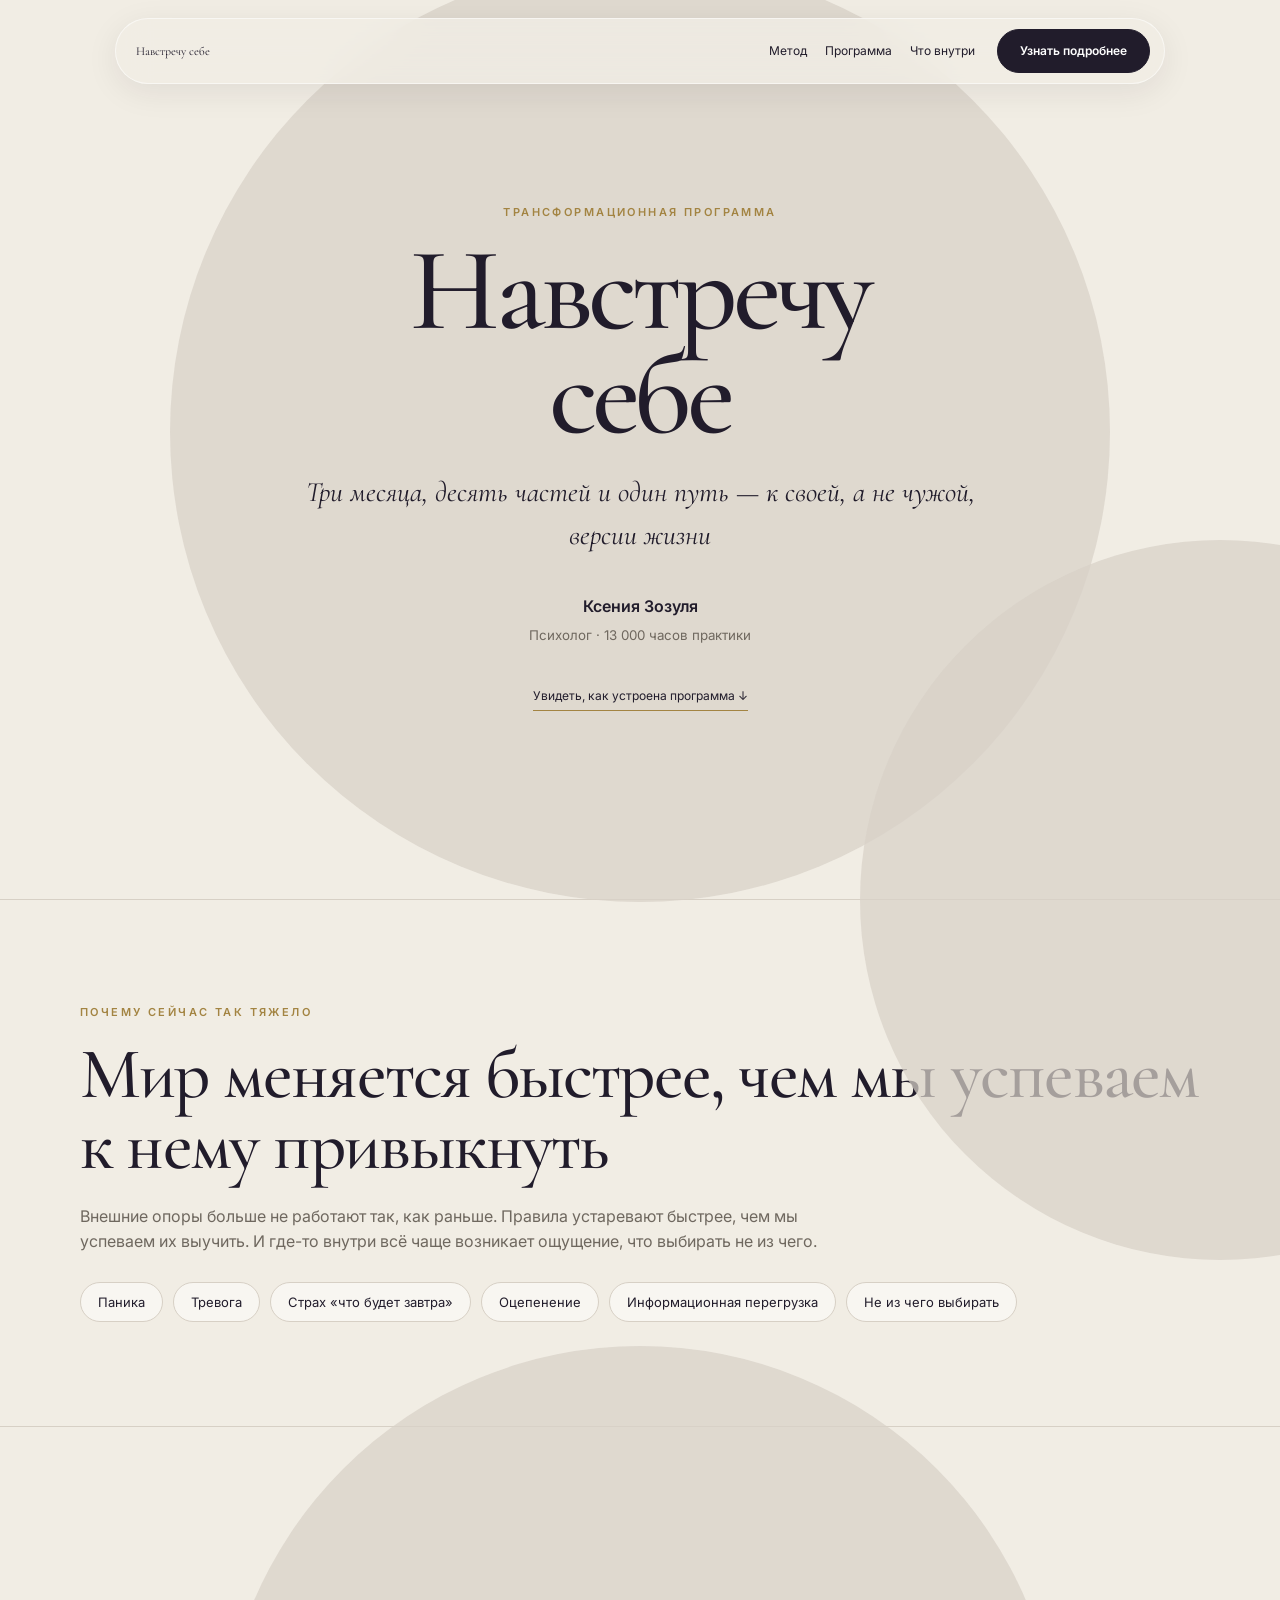
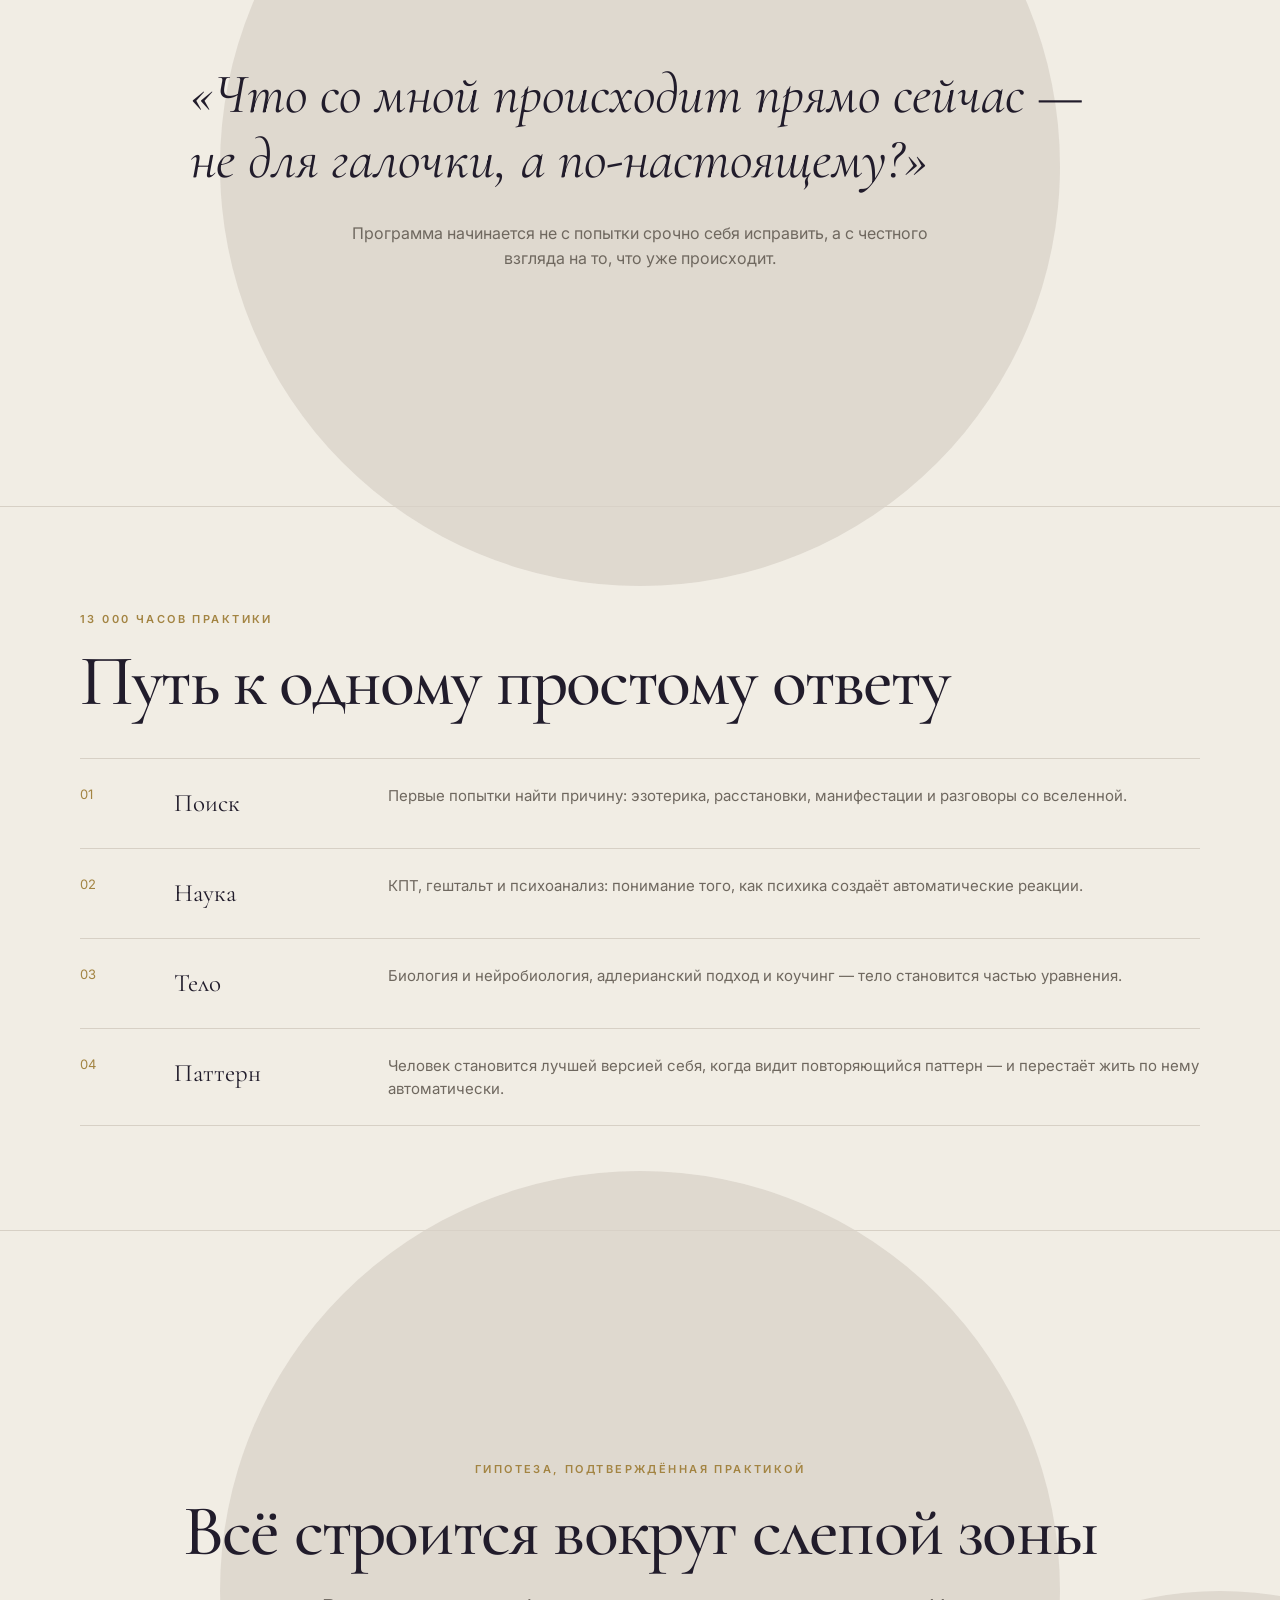
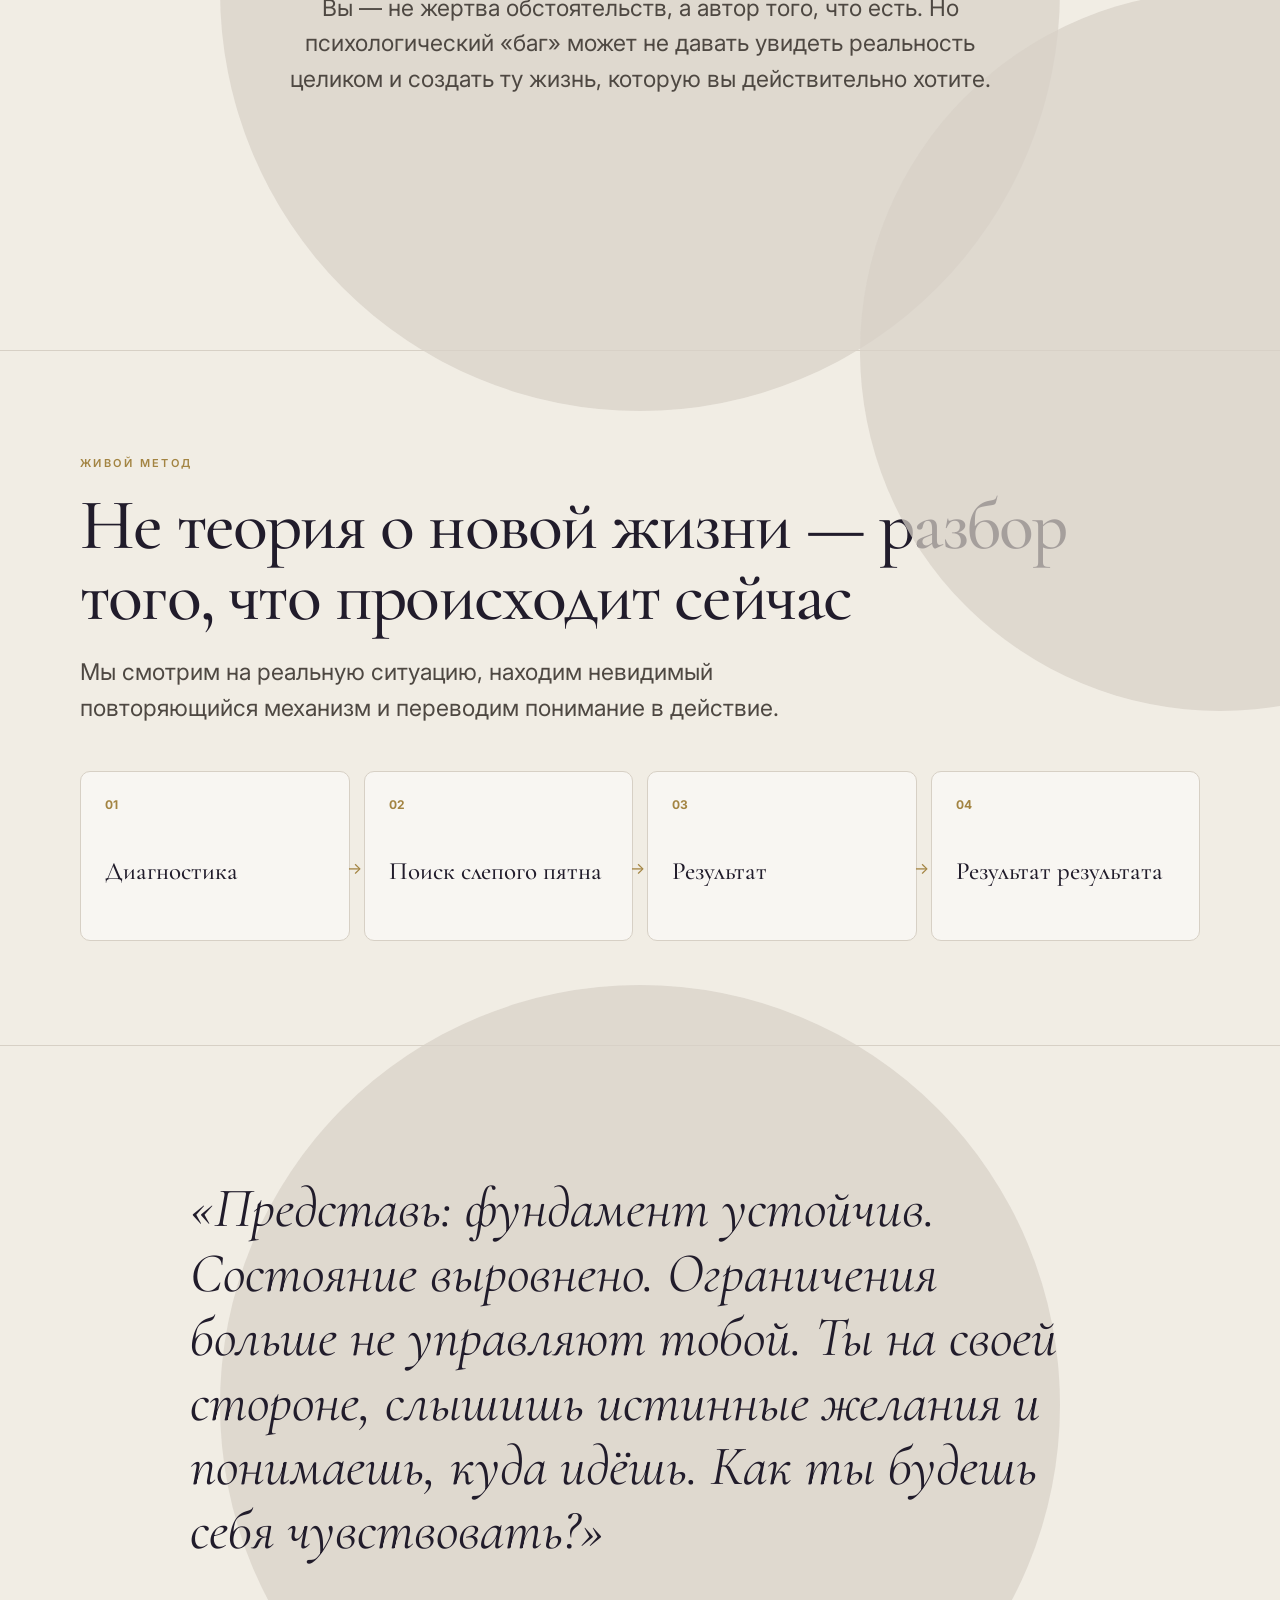
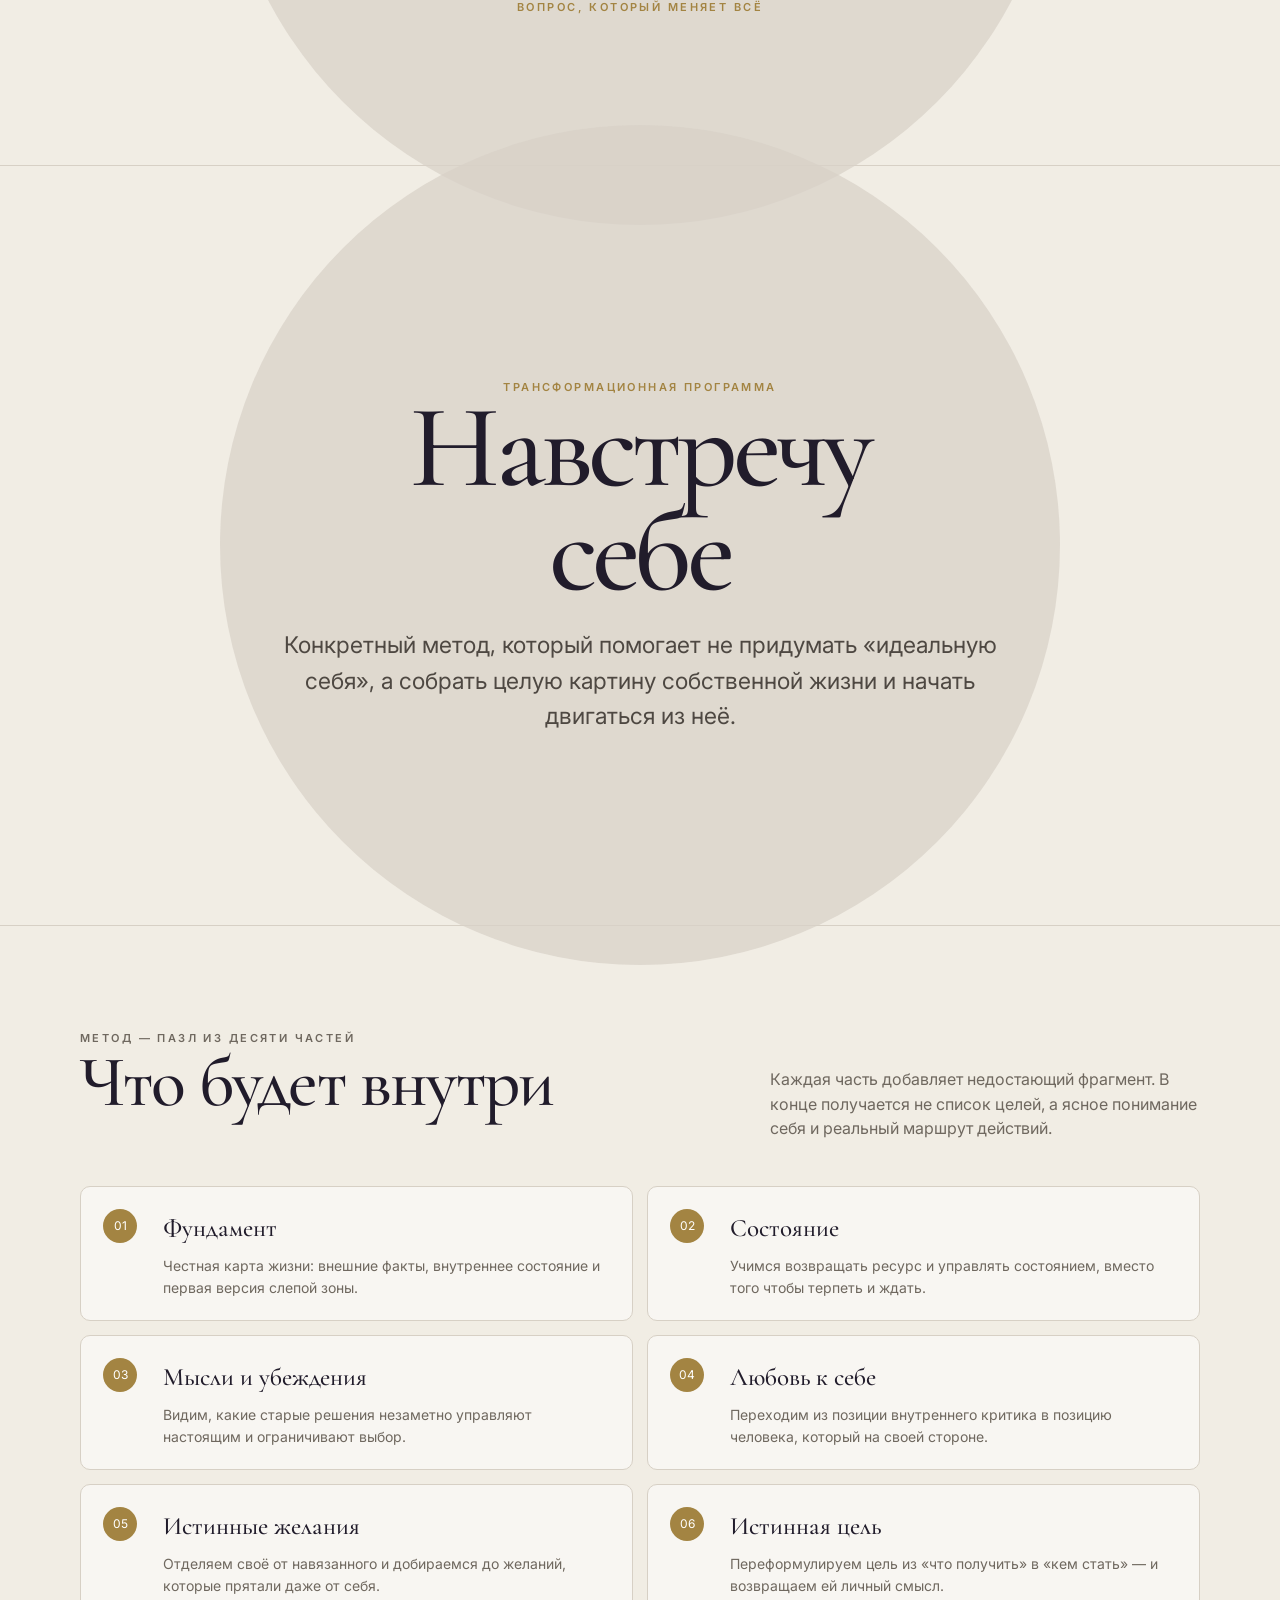
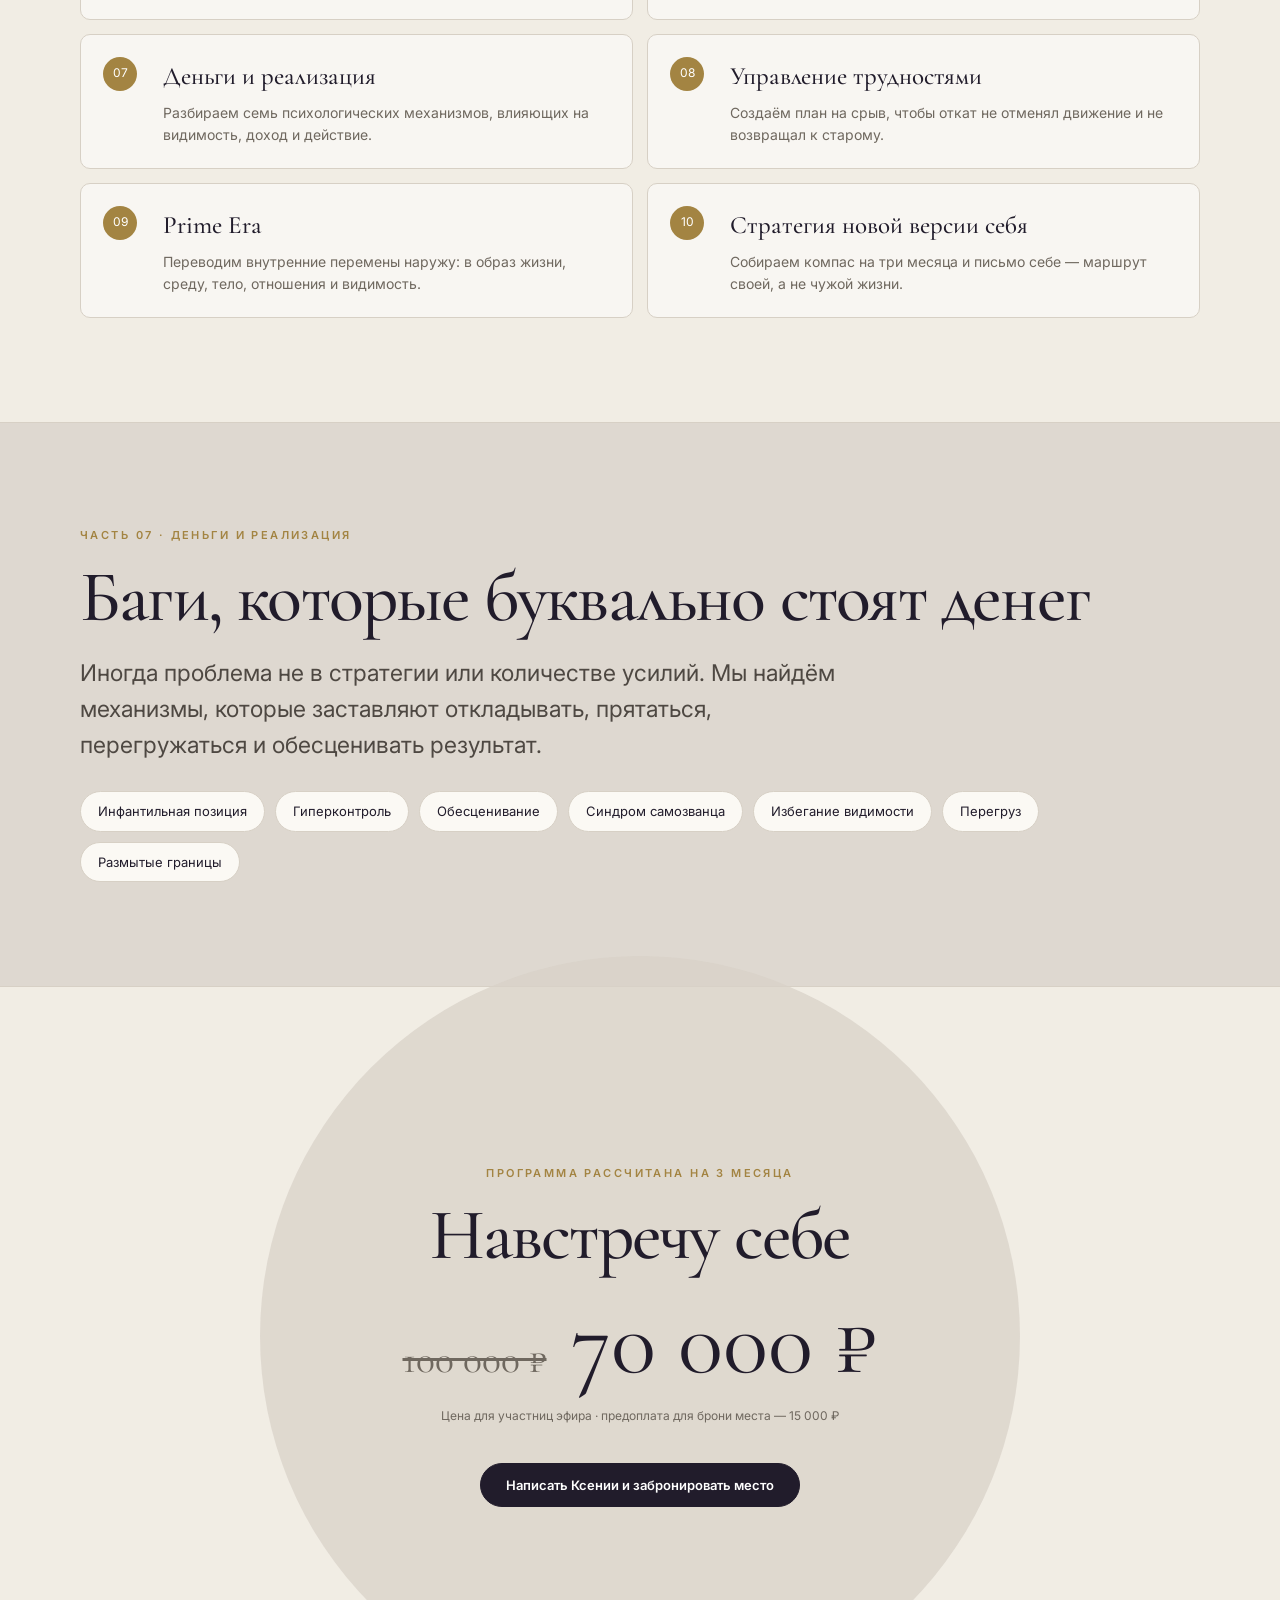
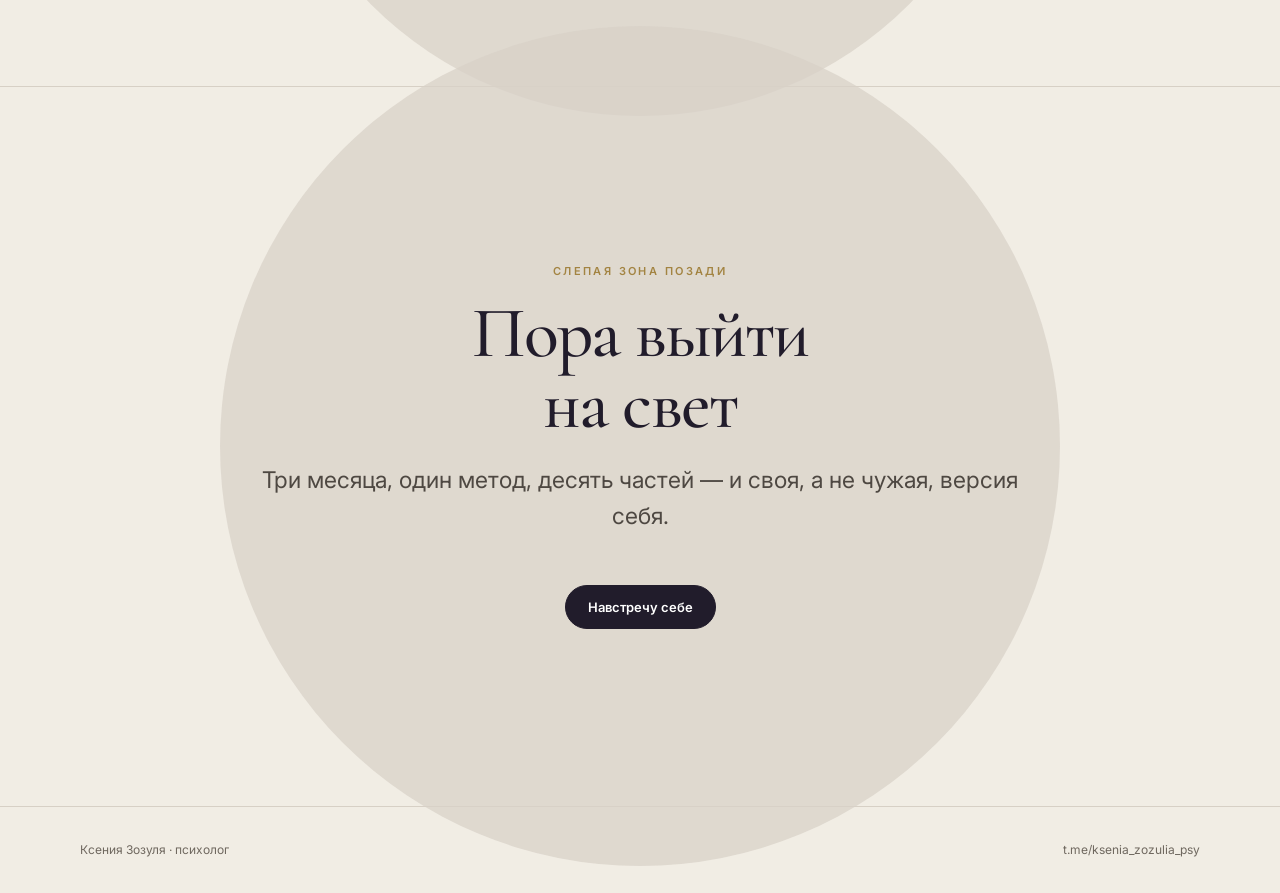
==== commit 891a8bcb: "Создать страницу программы «Навстречу себе»" ====
--- a/index.html
+++ b/index.html
@@ -1,331 +1,27 @@
-<!DOCTYPE html>
-<html lang="ru">
-<head>
-<meta charset="UTF-8">
-<meta name="viewport" content="width=device-width, initial-scale=1.0">
-<title>Жизнь 2.0 — защита продукта (внутренний разбор)</title>
-<link rel="preconnect" href="https://fonts.googleapis.com">
-<link rel="preconnect" href="https://fonts.gstatic.com" crossorigin>
-<link href="https://fonts.googleapis.com/css2?family=Cormorant+Garamond:wght@500;600;700&family=Inter:wght@400;500;600&display=swap" rel="stylesheet">
-<style>
-  :root{--bg:#FAF6F0;--ink:#2B2723;--muted:#8A8178;--line:#E7DFD4;--accent:#A14A39;--plum:#7C5A66;--gold:#B8923F;--card:#FFFDFA}
-  *{box-sizing:border-box;margin:0;padding:0}
-  html{scroll-behavior:smooth}
-  body{background:var(--bg);color:var(--ink);font-family:'Inter',system-ui,sans-serif;line-height:1.6;-webkit-font-smoothing:antialiased}
-  .wrap{max-width:1080px;margin:0 auto;padding:0 24px}
-  h1,h2,h3,h4,.serif{font-family:'Cormorant Garamond',Georgia,serif;font-weight:600;line-height:1.15}
-  .accent{color:var(--accent)}.muted{color:var(--muted)}
-  a{color:var(--accent)}
-
-  header{padding:64px 0 40px;border-bottom:2px solid var(--ink)}
-  header .tag{font-size:12px;letter-spacing:3px;text-transform:uppercase;color:var(--accent);font-weight:600}
-  header h1{font-size:clamp(46px,9vw,104px);font-weight:700;margin:8px 0 4px;letter-spacing:1px}
-  header .tl{font-family:'Cormorant Garamond',serif;font-style:italic;font-size:clamp(18px,3vw,26px);color:var(--plum)}
-  header .meta{font-size:15px;color:var(--muted);margin-top:10px}
-  header .summary{margin-top:22px;font-size:19px;max-width:800px;color:#46403a}
-  header .summary b{color:var(--accent)}
-  .toc{display:flex;flex-wrap:wrap;gap:10px;margin-top:28px}
-  .toc a{font-size:13px;text-decoration:none;background:var(--card);border:1px solid var(--line);padding:7px 14px;border-radius:20px;color:var(--ink)}
-  .toc a:hover{border-color:var(--accent);color:var(--accent)}
-
-  section{padding:56px 0;border-bottom:1px solid var(--line)}
-  .snum{font-family:'Cormorant Garamond',serif;font-size:18px;color:var(--accent);font-weight:700;letter-spacing:1px}
-  h2.title{font-size:clamp(30px,4.4vw,46px);margin:4px 0 8px}
-  .sub{font-size:17px;color:var(--muted);max-width:780px;margin-bottom:30px}
-  .lead{font-size:19px;color:#46403a}
-  p+p{margin-top:14px}
-
-  ul.bul{list-style:none}
-  ul.bul li{padding:8px 0 8px 28px;position:relative;font-size:16px;color:#46403a;border-bottom:1px solid var(--line)}
-  ul.bul li:last-child{border:none}
-  ul.bul li:before{content:"—";position:absolute;left:0;color:var(--accent);font-weight:700}
-
-  .callout{background:#F4EEE6;border-left:4px solid var(--accent);border-radius:0 12px 12px 0;padding:22px 26px;font-size:18px}
-  .grid{display:grid;gap:18px}.g2{grid-template-columns:1fr 1fr}.g3{grid-template-columns:repeat(3,1fr)}
-  @media(max-width:820px){.g2,.g3{grid-template-columns:1fr}}
-  .card{background:var(--card);border:1px solid var(--line);border-radius:14px;padding:22px}
-  .card h3{font-size:21px;margin-bottom:6px}.card h4{font-size:18px;color:var(--accent);margin-bottom:8px}
-
-  /* BIG IDEA */
-  .bigidea{background:var(--ink);color:#F2EADE;border-radius:24px;padding:54px 46px}
-  .bigidea .kick{font-size:12px;letter-spacing:3px;text-transform:uppercase;color:var(--gold);font-weight:600}
-  .bigidea p{font-family:'Cormorant Garamond',serif;font-size:clamp(23px,3.4vw,34px);line-height:1.32;margin-top:18px}
-  .bigidea p b{color:#fff}
-  .bigidea .punch{color:var(--gold);display:block;margin-top:18px}
-
-  /* before after */
-  .ba{display:grid;grid-template-columns:1fr 1fr;border:1px solid var(--line);border-radius:14px;overflow:hidden;margin-top:14px}
-  @media(max-width:600px){.ba{grid-template-columns:1fr}}
-  .ba div{padding:22px 24px}.ba .b{background:#F4EEE6}.ba .a{background:#fff;border-left:1px solid var(--line)}
-  .ba h4{font-size:16px;text-transform:uppercase;letter-spacing:1px;margin-bottom:12px}
-  .ba ul{list-style:none}.ba li{padding:6px 0;font-size:15.5px;border-bottom:1px dashed var(--line)}.ba li:last-child{border:none}.ba .b li{color:var(--muted)}
-
-  .names{list-style:none}
-  .names li{display:flex;gap:16px;align-items:flex-start;padding:13px 0;border-bottom:1px solid var(--line)}
-  .names li .nm{font-family:'Cormorant Garamond',serif;font-size:22px;font-weight:700;min-width:150px;color:var(--ink)}
-  .names li .rs{font-size:15px;color:#46403a}.names .star{color:var(--accent)}
-
-  /* timeline */
-  .timeline{display:grid;grid-template-columns:repeat(3,1fr);gap:0;margin:10px 0 26px;border:1px solid var(--line);border-radius:14px;overflow:hidden}
-  @media(max-width:780px){.timeline{grid-template-columns:1fr}}
-  .tphase{padding:22px 22px}
-  .tphase+.tphase{border-left:1px solid var(--line)}
-  @media(max-width:780px){.tphase+.tphase{border-left:none;border-top:1px solid var(--line)}}
-  .tphase .when{font-family:'Cormorant Garamond',serif;font-size:30px;color:var(--accent);font-weight:700}
-  .tphase .nm{font-weight:600;margin:2px 0 8px}
-  .tphase .d{font-size:14.5px;color:#5c534a}
-  .tphase.hl{background:#FBF1EC}
-
-  .tablewrap{overflow-x:auto;border:1px solid var(--line);border-radius:14px;margin-top:8px}
-  table{border-collapse:collapse;width:100%;min-width:880px;font-size:13.5px}
-  th,td{padding:12px 14px;text-align:left;vertical-align:top;border-bottom:1px solid var(--line)}
-  th{background:#F1E9DF;font-weight:600;font-size:12px;text-transform:uppercase;letter-spacing:.5px;color:#5c534a}
-  td:first-child{font-family:'Cormorant Garamond',serif;font-size:20px;color:var(--plum);font-weight:700;text-align:center}
-  .bl{font-weight:600;color:var(--ink)}.cerc{color:var(--accent)}.yes{color:#2f7a4f;font-weight:600}.no{color:var(--muted)}
-  .pivot td{background:#FBF1EC}
-  .pill{display:inline-block;font-size:11px;letter-spacing:.5px;text-transform:uppercase;background:#F1E3DC;color:var(--accent);padding:2px 9px;border-radius:20px;font-weight:600}
-
-  .price-hero{display:flex;align-items:baseline;gap:14px;margin:6px 0 22px}
-  .price-hero .v{font-family:'Cormorant Garamond',serif;font-size:64px;font-weight:700;color:var(--accent)}
-  .price-hero .l{font-size:16px;color:var(--muted)}
-  .anchors{margin-top:18px;background:#F4EEE6;border-radius:12px;padding:22px 26px;font-size:16px}.anchors b{color:var(--accent)}
-
-  /* infopovody */
-  .info-group{margin-top:22px}
-  .info-group h4{font-size:18px;color:var(--accent);margin-bottom:10px}
-  .info{display:grid;grid-template-columns:200px 1fr;gap:14px;padding:11px 0;border-bottom:1px solid var(--line);font-size:15px}
-  @media(max-width:680px){.info{grid-template-columns:1fr;gap:2px}}
-  .info .h{font-weight:600;color:var(--ink)}
-
-  /* swot */
-  .swot{display:grid;grid-template-columns:1fr 1fr;gap:18px}
-  @media(max-width:780px){.swot{grid-template-columns:1fr}}
-  .swot .card.s{border-top:3px solid #2f7a4f}.swot .card.w{border-top:3px solid var(--accent)}
-  .swot ul{list-style:none}.swot li{padding:7px 0 7px 22px;position:relative;font-size:15px;border-bottom:1px solid var(--line)}.swot li:last-child{border:none}
-  .swot .s li:before{content:"+";position:absolute;left:0;color:#2f7a4f;font-weight:700}
-  .swot .w li:before{content:"!";position:absolute;left:2px;color:var(--accent);font-weight:700}
-
-  footer{padding:36px 0;text-align:center;color:var(--muted);font-size:13px}
-</style>
-</head>
-<body>
-
-<header>
-  <div class="wrap">
-    <div class="tag">Внутренний разбор · не для клиентов</div>
-    <h1>Жизнь 2.0</h1>
-    <div class="tl">та же ты — но наконец на ходу</div>
-    <div class="meta">Флагман Ксении Зозули · версия 2 · 26.06 · на ревью: Степан, дизайнер, Ксения</div>
-    <p class="summary">Программа глубокой женской пересборки на <b>5,5 месяцев</b>. Суть: женщина застряла — мы находим тот один процесс, что держит всю её жизнь, переписываем его, и то, что стояло годами, сдвигается. <b>Психология — двигатель, результат — в жизни.</b> Задача ревью: «норма / не норма» по каждому блоку.</p>
-    <nav class="toc">
-      <a href="#aud">1 · Аудитория</a><a href="#cer">2 · Результат за 100к</a><a href="#name">3 · Название</a>
-      <a href="#idea">4 · Большая идея</a><a href="#prog">5 · Программа · 5,5 мес</a><a href="#price">6 · Цена 100к</a>
-      <a href="#diff">7 · Отстройка</a><a href="#info">8 · Инфоповоды</a><a href="#swot">9 · Сильные/слабые</a>
-    </nav>
-  </div>
-</header>
-
-<!-- 1 AUDIENCE -->
-<section id="aud">
-  <div class="wrap">
-    <div class="snum">01</div><h2 class="title">На кого запускаемся</h2>
-    <p class="sub">Женщина 30–45. Внешне у неё уже что-то есть — доход, карьера, бизнес или муж и семья. А внутри она застряла и буксует.</p>
-    <div class="grid g2">
-      <div class="card"><h4>Её конкретные боли</h4>
-        <ul class="bul" style="margin-top:4px">
-          <li>«Знаю, что надо, но не делаю» — годами одно и то же место</li>
-          <li>Качели: «с понедельника новая жизнь» → срыв → вина → снова</li>
-          <li>Выгорание: тянет всё на себе, нет энергии, залипает в сериалы/ленту/сладкое</li>
-          <li>Тревога фоном — новости, неопределённость, «что будет завтра»</li>
-          <li>«Всё вроде есть, а радости нет, не моё, не торкает»</li>
-          <li>Не понимает, чего хочет — желания подменены чужими «надо»</li>
-          <li>Боится проявляться: заявить цену, выйти в блог, выбрать мужчину, уйти откуда не своё</li>
-        </ul>
-      </div>
-      <div class="card"><h4>Что ей нужно на самом деле</h4>
-        <ul class="bul" style="margin-top:4px">
-          <li>Опора, которая держит, когда вокруг всё трясёт</li>
-          <li>Наконец сдвинуться в том, что годами стоит</li>
-          <li>Вернуть энергию и перестать выгорать</li>
-          <li>Понять, чего хочет именно ОНА</li>
-          <li>Чувствовать, что жизнь её — и она движется</li>
-        </ul>
-        <div style="margin-top:16px"><span class="pill">кому НЕ нужно</span>
-          <p style="font-size:14.5px;color:#5c534a;margin-top:8px">Кто ещё не заебался и кому пока ок. Кто ищет волшебную таблетку «без усилий за 3 дня». Кто хочет, чтобы за неё всё сделали. Кто не готов смотреть на себя честно.</p>
-        </div>
-      </div>
-    </div>
-  </div>
-</section>
-
-<!-- 2 CER -->
-<section id="cer">
-  <div class="wrap">
-    <div class="snum">02</div><h2 class="title">Ценный конечный результат — за что платят 100 000 ₽</h2>
-    <p class="sub">Принцип твёрдости: продаём не «внутреннюю работу» и не инсайты, а изменение жизни, которое видно со стороны. Якорь понятен любой: телефон годами тормозил — обновила систему — летает. Не новый телефон. Тот же. Наконец работает.</p>
-    <div class="callout">За 2,5 месяца ты переходишь с Жизни 1.0 на 2.0: мы находим тот <b>один битый процесс</b>, что годами держал всю твою жизнь (он почти никогда не там, где ты ищешь), переписываем его — и то, что стояло годами, <b>сдвигается</b>. Плюс у тебя остаётся доступ к настройкам — апгрейдить себя дальше самой. А мы держим тебя полгода, чтобы это закрепилось.</div>
-    <div class="ba">
-      <div class="b"><h4>Жизнь 1.0</h4><ul><li>старые программы рулят тобой</li><li>зависаешь годами на одном и том же</li><li>качели, сливы, автопилот, чужой контур</li><li>не знаешь, чего хочешь</li></ul></div>
-      <div class="a"><h4>Жизнь 2.0</h4><ul><li>переписала тот один процесс, что держал всё</li><li>застрявшее — сдвинуто, видно по делам</li><li>система работает на тебя: двигаешься и доводишь</li><li>доступ к настройкам — обновляешь себя сама</li></ul></div>
-    </div>
-    <p class="lead" style="margin-top:18px"><b>За 100к ты покупаешь не курс — ты покупаешь конец застоя, который крадёт у тебя годы, и навык больше в него не попадать.</b> Тест подруги: через полгода она видит, что ты сделала то, что 3 года не могла. Это видно. «Стала спокойнее» — не видно.</p>
-  </div>
-</section>
-
-<!-- 3 NAME -->
-<section id="name">
-  <div class="wrap">
-    <div class="snum">03</div><h2 class="title">Название — 5 вариантов</h2>
-    <ul class="names">
-      <li><span class="nm star">Жизнь 2.0 ★</span><span class="rs">твоя жизнь, с которой сняли стопор; результат в ЖИЗНИ, а не в голове; отстраивает от «Личности» конкурентов. Рабочий лид.</span></li>
-      <li><span class="nm">Трансформация</span><span class="rs">тёплое, знакомое рынку; минус — жанрово и рядом с метаморфозами Осипова.</span></li>
-      <li><span class="nm">СДВИГ</span><span class="rs">самый твёрдый, слово = результат; держим как глагол-механизм в прогреве.</span></li>
-      <li><span class="nm">СВОЯ</span><span class="rs">женское присвоение своей жизни; мягче и эмоциональнее.</span></li>
-      <li><span class="nm">Точка сборки</span><span class="rs">«собрать себя в одно»; отстраивает от коучинга.</span></li>
-    </ul>
-    <p class="lead" style="margin-top:16px">Рекомендация: обложка <b>Жизнь 2.0</b>, под капотом — глагол <b>«сдвиг»</b>, «трансформация» — слово-описатель в текстах.</p>
-  </div>
-</section>
-
-<!-- 4 BIG IDEA -->
-<section id="idea">
-  <div class="wrap">
-    <div class="snum">04</div><h2 class="title">Большая идея</h2>
-    <p class="sub">Та, мимо которой невозможно пройти. Бьём в неё как китайская пытка — во всём прогреве, одним смыслом.</p>
-    <div class="bigidea">
-      <span class="kick">для прогрева</span>
-      <p>Тебе кажется, что надо <b>больше стараться</b>. Ещё один курс, ещё одна стратегия, ещё один понедельник. Но ты не ленивая и не сломанная — <b>ты застряла.</b><br><br>В твоей жизни есть один процесс, который годами держит всё остальное. И он почти никогда не там, где ты смотришь. Пока он включён — можно сколько угодно «работать над собой», система будет зависать на том же месте.<br><br>Мы его находим и переписываем. И тогда то, что не двигалось годами, <b>сдвигается за недели.</b>
-      <span class="punch">Это и есть Жизнь 2.0. Не новая жизнь с нуля — твоя, с которой наконец сняли стопор.</span></p>
-    </div>
-  </div>
-</section>
-
-<!-- 5 PROGRAM -->
-<section id="prog">
-  <div class="wrap">
-    <div class="snum">05</div><h2 class="title">Структура — 5,5 месяцев сопровождения</h2>
-    <p class="sub">Не двухмесячный курс, а полугодовой путь. При этом наша основная нагрузка — только в первые 2,5 месяца.</p>
-    <div class="timeline">
-      <div class="tphase hl"><div class="when">0–2,5 мес</div><div class="nm">Программа · 10 недель</div><div class="d">Интенсив: 10 блоков, 5 живых эфиров-разборов, мастермайнды, ежедневные аудиотехники, замер А→Б. Здесь вся вовлечённость.</div></div>
-      <div class="tphase"><div class="when">2,5–5,5 мес</div><div class="nm">Закрепление · 3 месяца</div><div class="d">Мастермайнды самоходом, 1 челлендж в чат в месяц, капсула аудиотехник понедельно, самотрекинг roadmap. Нагрузка на нас ≈ ноль.</div></div>
-      <div class="tphase"><div class="when">6-й месяц</div><div class="nm">Поддерживающий эфир + выпускной</div><div class="d">Ровно через полгода со старта — большой эфир-разбор: третий замер, сверка roadmap, закрепление результата. Выпускной (онлайн / Москва).</div></div>
-    </div>
-    <p class="muted" style="margin-bottom:18px">Каждую неделю интенсива: урок 10–15 мин + ежедневная аудиотехника + мастермайнд-группа 5–10 (там варится ДЗ) + чат побед. Живой эфир-разбор — на отмеченных неделях.</p>
-    <div class="tablewrap">
-      <table>
-        <thead><tr><th>Нед</th><th>Блок</th><th>ЦКР недели</th><th>Смыслы</th><th>ДЗ (мастермайнд)</th><th>Живой разбор</th></tr></thead>
-        <tbody>
-          <tr><td>1</td><td class="bl">Фундамент жизни</td><td class="cerc">Карта точки А + «я автор»</td><td>«С тобой всё ок — ты в чужом контуре»; энергию не качают, ей не мешают</td><td>Замер точки А + «чего жду извне»</td><td class="yes">ДА — kickoff</td></tr>
-          <tr><td>2</td><td class="bl">Состояние и опоры</td><td class="cerc">Знает опоры, возвращает себя в ресурс</td><td>Опирайся на то, что есть; минусы — норма</td><td>5 опор + анализы + аудиотехника</td><td class="no">нет</td></tr>
-          <tr><td>3</td><td class="bl">Ограничения и сопротивление</td><td class="cerc">Видит тормозной рычаг, перестаёт бороться</td><td>Страх — маска сопротивления; меняемся через пруфы</td><td>Найти сопротивление под «страхом»</td><td class="no">нет</td></tr>
-          <tr class="pivot"><td>4</td><td class="bl">Слепая зона <span class="pill">ядро</span></td><td class="cerc"><b>Найден тот битый процесс</b> — «держит не то, что думала»</td><td>Корень не там, где смотришь; один рычаг сдвигает всё</td><td>Подсветить слепую зону соседки + свой корень</td><td class="yes">ДА — ключевой</td></tr>
-          <tr><td>5</td><td class="bl">Любовь как состояние</td><td class="cerc">Вернулись вкус к жизни и энергия</td><td>Из любви всё едет легче; наполнись, а не обслужи</td><td>Забота о внутреннем ребёнке</td><td class="no">лёгкий</td></tr>
-          <tr><td>6</td><td class="bl">Истинные желания</td><td class="cerc">Свой вектор + 1–3 настоящие цели</td><td>Отдели своё от навязанного; прорыв через сферу, что не рассматривала</td><td>«Чего хочу» + выбрать сферу-рычаг</td><td class="yes">ДА</td></tr>
-          <tr><td>7</td><td class="bl">Тело и внутренний слой</td><td class="cerc">Видимый сдвиг в теле / энергии</td><td>Каждое действие облегчает следующее; тело отражает состояние</td><td>1 действие в теле + фото в чат побед</td><td class="no">+ гость</td></tr>
-          <tr><td>8</td><td class="bl">Отношения и внешний слой</td><td class="cerc">Действие в отношениях</td><td>Отношения едут из состояния; напиши / поставь границу</td><td>Написать тому, с кем хочешь связь</td><td class="yes">ДА</td></tr>
-          <tr><td>9</td><td class="bl">Деньги и реализация</td><td class="cerc">Шаг в реализации</td><td>Реализация без слива; деньги у того, кто работает</td><td>1 шаг в реализации + отчёт</td><td class="no">+ гость</td></tr>
-          <tr><td>10</td><td class="bl">Стратегия и откаты</td><td class="cerc">Roadmap + ловит откат</td><td>Откат — норма, не бросай на спаде; важно движение и вектор</td><td>Roadmap 3/6/9/12 + обещание группе</td><td class="yes">ДА — финал</td></tr>
-        </tbody>
-      </table>
-    </div>
-  </div>
-</section>
-
-<!-- 6 PRICE -->
-<section id="price">
-  <div class="wrap">
-    <div class="snum">06</div><h2 class="title">Цена и защита — почему 100к купят сейчас</h2>
-    <div class="price-hero"><span class="v">100 000 ₽</span><span class="l">за 5,5 месяцев · рассрочка снимает порог</span></div>
-    <p class="sub">Главный вопрос ревью: почему женщина отдаст 100к именно в текущих реалиях — когда вокруг тревога, неопределённость и обесценивание всего.</p>
-    <div class="grid g2">
-      <div class="card"><h4>В кризис спрос на опору растёт, не падает</h4><p>Когда вокруг всё трясёт, женщина платит не за «курс», а за устойчивость и контроль над своей жизнью. Это не трата на саморазвитие — это инвестиция в то, чтобы не развалиться. Чем нестабильнее снаружи, тем дороже опора внутри.</p></div>
-      <div class="card"><h4>Единственная валюта, что не обесценивается</h4><p>Деньги, планы, будущее — всё обесценивается на глазах. А ты собранная, способная двигаться и принимать решения — нет. В мире, где обесценивается всё, вложиться в себя — самое надёжное.</p></div>
-      <div class="card"><h4>Цена застоя больше цены программы</h4><p>Ещё полгода-год буксовать в деньгах, выгорании и отношениях стоит ей кратно дороже 100к — в недозаработанном, в потраченном здоровье, в утекающем времени. 100к — чтобы это прекратить.</p></div>
-      <div class="card"><h4>Это премиум, а не курс за 5к</h4><p>5,5 месяцев + живой психолог-учёный (а не коуч) + инструмент навсегда. Год личной терапии — 150–250к. Её аудитория — женщины с деньгами, база уже покупала по 38–149к.</p></div>
-    </div>
-    <div class="anchors"><b>Якоря:</b> «ЦелаЯ» Ксении дала средний чек ~70к (36 продаж на 2,538 млн) — рынок уже платил ей в этом коридоре. Сопоставимый продукт у Алины Косогоровой — VIP 150к+. Один сдвиг сферы-рычага (подняла чек / не выгорела / наладила отношения) окупает 100к многократно.</div>
-  </div>
-</section>
-
-<!-- 7 DIFF -->
-<section id="diff">
-  <div class="wrap">
-    <div class="snum">07</div><h2 class="title">Отстройка</h2>
-    <p class="sub">«Собери новую личность за 2 месяца через 12 модулей» — это жанр (Алина, Осипов, Кромберген). На структуре не отстроиться. Отстраиваемся клиньями, куда конкуренты не идут.</p>
-    <div class="grid g3">
-      <div class="card"><h4>Женский клин</h4><p>Не «личность ради денег и масштаба» (мужская территория), а глубоко женская пересборка: тело, энергия, сексуальность, отношения И реализация как целое.</p></div>
-      <div class="card"><h4>Доказательство собой</h4><p>Ксения — живой кейс: −40 кг, из выгоревшей в женственную и свободную. У конкурентов money-кейсы; у нас — целостная женская трансформация.</p></div>
-      <div class="card"><h4>Научный клин</h4><p>Психолог-учёный (магистр, аспирантура, типология, Эрмитаж), а не «коуч с сертификатом ICF».</p></div>
-      <div class="card"><h4>Подача</h4><p>Женское комьюнити, атмосфера, разборы через кино/мультики, гости-женщины. У конкурента — один эксперт, инструментальная подача.</p></div>
-      <div class="card"><h4>Личность</h4><p>«Психолог-костоправ» — мягкая женственная + жёсткая в работе. Острее нейтрального коуча.</p></div>
-      <div class="card"><h4>Что НЕ копируем</h4><p>«Пазлы», «точка пробуждения», «новая личность», «самокоучинг», «заменяет год терапии» — чужая лексика, обходим.</p></div>
-    </div>
-  </div>
-</section>
-
-<!-- 8 INFOPOVODY -->
-<section id="info">
-  <div class="wrap">
-    <div class="snum">08</div><h2 class="title">Инфоповоды — под текущее состояние российских женщин</h2>
-    <p class="sub">Каждый смысл цепляется за то, что женщина реально проживает сейчас: тревога, неопределённость, перегруз, давление. Бьём в боль момента — и предлагаем опору.</p>
-
-    <div class="info-group"><h4>Под момент и общий фон</h4>
-      <div class="info"><div class="h">Опора, когда всё трясёт</div><div>На фоне тревоги и неопределённости — внутренняя опора как навык выживания 2026. Не «позитивное мышление», а собранность, которая держит в шторм.</div></div>
-      <div class="info"><div class="h">Выйди из чужих жизней в ленте</div><div>Доомскроллинг, сравнение, бесконечная лента (Instagram* запрещён в РФ, но все там) → перестань жить чужую жизнь, вернись в свой контур.</div></div>
-      <div class="info"><div class="h">Реализация, когда непонятно что завтра</div><div>В нестабильной экономике — как двигаться в деньгах и деле без выгорания, а не замирать в страхе.</div></div>
-      <div class="info"><div class="h">Перестань тянуть всё на себе</div><div>Женское выгорание, двойная-тройная нагрузка (работа + быт + семья) — собрать себя вместо того, чтобы тащить.</div></div>
-      <div class="info"><div class="h">Чего хочешь ТЫ</div><div>На фоне давления «успей / соответствуй / так надо» — вернуть себе право на свои желания.</div></div>
-    </div>
-
-    <div class="info-group"><h4>Сезонные (мы в начале лета)</h4>
-      <div class="info"><div class="h">Лето: тело через собранность</div><div>Не «похудей к пляжу через тревогу», а тело и энергия как следствие собранного состояния. Мягче и честнее, чем у всех.</div></div>
-      <div class="info"><div class="h">Сентябрь: новый сезон — собери себя</div><div>Все идут учиться/начинать. Зайти на «фундаментальную» волну осени.</div></div>
-      <div class="info"><div class="h">Декабрь: не загадывай — сдвинь</div><div>Против марафонов желаний: желания не работают, пока включён старый процесс. Сначала сдвиг.</div></div>
-    </div>
-
-    <div class="info-group"><h4>Личные инфоповоды Ксении — золото, прямо сейчас</h4>
-      <div class="info"><div class="h">Свадьба</div><div>Главный живой кейс прямо сейчас: «я сдвинула свою жизнь через слепую зону — отношения — и выхожу замуж». Идеальная иллюстрация сути продукта.</div></div>
-      <div class="info"><div class="h">−40 кг</div><div>Трансформация-доказательство: метод работает на ней самой.</div></div>
-      <div class="info"><div class="h">Кража 18 млн → решала</div><div>«Как я вытащила клад со дна» — опора и сила из кризиса. Сильнейшая история про устойчивость.</div></div>
-      <div class="info"><div class="h">БРИКС · Госдума · Эрмитаж</div><div>Статус: «я психолог-учёный, а не коуч». Под научный клин отстройки.</div></div>
-    </div>
-    <p class="muted" style="margin-top:14px;font-size:13px">* Instagram принадлежит Meta, признанной экстремистской и запрещённой в РФ.</p>
-  </div>
-</section>
-
-<!-- 9 SWOT -->
-<section id="swot">
-  <div class="wrap">
-    <div class="snum">09</div><h2 class="title">Сильные и слабые стороны · защита проекта</h2>
-    <div class="swot">
-      <div class="card s"><h4 style="color:#2f7a4f">Сильные стороны</h4>
-        <ul>
-          <li>Эксперт — живой результат (−40 кг) + статус (магистр, Эрмитаж, БРИКС, 13 000 ч). Премиум, не коуч</li>
-          <li>Тёплая база уже покупала её — спрос доказан, средний чек ~70к</li>
-          <li>Найден твёрдый ЦКР (сдвиг застрявшего) и большая идея, мимо которой не пройти</li>
-          <li>Есть отстройка (женский + научный клин), которой нет у конкурентов</li>
-          <li>Продукт длинный (5,5 мес) при низкой себестоимости хвоста</li>
-          <li>Зашли в момент тревоги — спрос на опору высокий</li>
-        </ul>
-      </div>
-      <div class="card w"><h4>Слабые стороны (честно)</h4>
-        <ul>
-          <li>База выжжена, охваты низкие (сторис 500–700 на 15,5к) — слабый верх воронки</li>
-          <li>Нового трафика нет; рилсы — это будущее, не сейчас</li>
-          <li>Жанр перегрет — отстройка держится на эксперте и подаче, не на структуре</li>
-          <li>Всё завязано на Ксению; гости и коллаборации не раскачаны (она стесняется просить)</li>
-          <li>Психология трудно гарантирует твёрдый результат → риск завышенных ожиданий и возвратов</li>
-          <li>Тест на маленькой тёплой базе → потолок выручки ограничен</li>
-        </ul>
-      </div>
-    </div>
-    <div class="callout" style="margin-top:22px">
-      <b>Защита проекта.</b> Это <b>тестовый</b> запуск на тёплой базе — низкий риск, минимальный бюджет: проверяем связку Степан↔Ксения и собираем первые кейсы, а не жжём деньги на трафик. Твёрдый ЦКР + замер А→Б→В позволяют управлять ожиданиями и копить доказательства. Длинный продукт с фазой закрепления даёт результатам проявиться — меньше возвратов, лучше отзывы. Момент работает на нас: в тревожное время опора продаётся. А дальше — масштаб через рилсы и новую аудиторию, уже на готовых кейсах и отстроенном позиционировании.
-    </div>
-  </div>
-</section>
-
-<footer><div class="wrap">Жизнь 2.0 · защита продукта Ксении Зозули · внутренний документ · версия 2 · 26.06</div></footer>
-
-</body>
-</html>
+<!doctype html><html lang="ru"><head><meta charset="utf-8"><meta name="viewport" content="width=device-width,initial-scale=1"><meta name="description" content="«Навстречу себе» — трёхмесячная трансформационная программа Ксении Зозули."><title>Навстречу себе — Ксения Зозуля</title><link rel="preconnect" href="https://fonts.googleapis.com"><link rel="preconnect" href="https://fonts.gstatic.com" crossorigin><link href="https://fonts.googleapis.com/css2?family=Cormorant+Garamond:ital,wght@0,500;0,600;1,500&family=Inter:wght@400;500;600&display=swap" rel="stylesheet"><style>
+:root{--paper:#f1ede4;--ink:#211c2b;--muted:#6f685f;--gold:#a38442;--line:#d7d0c5;--white:#fbf9f4}*{box-sizing:border-box}html{scroll-behavior:smooth}body{margin:0;background:var(--paper);color:var(--ink);font-family:Inter,Arial,sans-serif;line-height:1.55;-webkit-font-smoothing:antialiased}a{color:inherit}.page{overflow:hidden}.wrap{width:min(1120px,calc(100% - 40px));margin:auto}.section{position:relative;padding:104px 0;border-bottom:1px solid var(--line)}.orb{position:absolute;border-radius:50%;background:#d8d2c8;opacity:.72;pointer-events:none}.orb.right{width:720px;height:720px;right:-300px;top:-360px}.orb.center{width:840px;height:840px;left:50%;top:50%;transform:translate(-50%,-50%)}
+.eyebrow{font-size:11px;font-weight:600;letter-spacing:.22em;text-transform:uppercase;color:var(--gold);margin:0 0 18px}h1,h2,h3{font-family:"Cormorant Garamond",Georgia,serif;font-weight:500}.display{font-size:clamp(54px,10vw,118px);line-height:.88;letter-spacing:-.04em;margin:0}.title{font-size:clamp(40px,6vw,72px);line-height:.98;letter-spacing:-.025em;margin:0 0 24px}.lead{font-size:clamp(18px,2vw,23px);max-width:760px;color:#4e4842}.copy{max-width:760px;color:var(--muted);font-size:16px}.centered{text-align:center;margin-inline:auto}.fine{font-size:12px;color:var(--muted)}
+.nav{position:fixed;z-index:20;top:18px;left:50%;transform:translateX(-50%);display:flex;align-items:center;gap:22px;width:min(1050px,calc(100% - 28px));padding:10px 14px 10px 20px;border:1px solid rgba(255,255,255,.55);border-radius:999px;background:rgba(241,237,228,.82);backdrop-filter:blur(16px);box-shadow:0 8px 32px rgba(33,28,43,.08)}.brand{font-family:"Cormorant Garamond";font-size:22px;white-space:nowrap}.links{display:flex;gap:18px;margin-left:auto}.nav a{text-decoration:none;font-size:12px}.button{display:inline-flex;align-items:center;justify-content:center;min-height:44px;padding:0 22px;border:1px solid var(--ink);border-radius:999px;background:var(--ink);color:#fff;text-decoration:none;font-size:13px;font-weight:600;transition:.2s}.button:hover{transform:translateY(-2px);box-shadow:0 10px 24px rgba(33,28,43,.18)}
+.hero{min-height:100svh;display:grid;place-items:center;padding-top:120px;text-align:center}.hero .orb{width:min(78vw,940px);height:min(78vw,940px);left:50%;top:48%;transform:translate(-50%,-50%)}.hero .content{position:relative;z-index:1}.descriptor{font-family:"Cormorant Garamond";font-style:italic;font-size:clamp(19px,2.4vw,28px);max-width:690px;margin:24px auto 0}.expert{margin-top:36px;font-weight:600}.expert small{display:block;color:var(--muted);font-weight:400;margin-top:6px}.scroll{display:inline-block;margin-top:42px;font-size:12px;text-decoration:none;border-bottom:1px solid var(--gold);padding-bottom:4px}
+.chips{display:flex;flex-wrap:wrap;gap:10px;margin-top:28px}.chip{border:1px solid var(--line);background:rgba(255,255,255,.48);border-radius:999px;padding:9px 17px;font-size:13px}.quote{position:relative;z-index:1;font-family:"Cormorant Garamond";font-style:italic;font-size:clamp(31px,5vw,56px);line-height:1.15;max-width:900px;margin:auto}.quote-note{position:relative;z-index:1;margin:30px auto 0;color:var(--muted);max-width:620px;text-align:center}
+.path{margin-top:42px;border-top:1px solid var(--line)}.path-row{display:grid;grid-template-columns:70px 190px 1fr;gap:24px;padding:25px 0;border-bottom:1px solid var(--line)}.path-num{color:var(--gold);font-size:13px}.path-name{font-family:"Cormorant Garamond";font-size:25px}.path-desc{color:var(--muted);font-size:15px}.steps{display:grid;grid-template-columns:repeat(4,1fr);gap:14px;margin-top:44px}.step{position:relative;min-height:170px;padding:24px;border:1px solid var(--line);border-radius:10px;background:rgba(255,255,255,.55)}.step b{display:block;color:var(--gold);font-size:12px;margin-bottom:38px}.step h3{font-size:25px;margin:0}.step:not(:last-child):after{content:"→";position:absolute;right:-13px;top:50%;z-index:2;color:var(--gold)}
+.program-intro{text-align:center;min-height:760px;display:grid;place-items:center}.program-intro .content{position:relative;z-index:1}.program-intro p{margin:24px auto 0}.modules-head{display:flex;justify-content:space-between;gap:40px;align-items:end;margin-bottom:45px}.modules-head p{max-width:430px;margin:0;color:var(--muted)}.modules{display:grid;grid-template-columns:1fr 1fr;gap:14px}.module{display:grid;grid-template-columns:42px 1fr;gap:18px;padding:22px;border:1px solid var(--line);border-radius:10px;background:rgba(255,255,255,.55);transition:.2s}.module:hover{transform:translateY(-3px);background:var(--white);box-shadow:0 18px 60px rgba(33,28,43,.08)}.module .num{width:34px;height:34px;border-radius:50%;display:grid;place-items:center;background:var(--gold);color:white;font-size:12px}.module h3{font-size:25px;margin:0 0 7px}.module p{margin:0;color:var(--muted);font-size:14px}.money{background:#ded8d0}.money .chip{background:var(--white)}
+.offer{text-align:center;min-height:700px;display:grid;place-items:center}.price{font-family:"Cormorant Garamond";font-size:clamp(54px,8vw,94px);line-height:1;margin:18px 0}.old{font-size:.42em;color:var(--muted);text-decoration:line-through;margin-right:24px}.offer .button{margin-top:26px;min-width:320px}.offer .orb{width:760px;height:760px;left:50%;top:50%;transform:translate(-50%,-50%)}.offer .content{position:relative;z-index:1}footer{padding:34px 0;color:var(--muted);font-size:12px}.footer-row{display:flex;justify-content:space-between;gap:20px}
+@media(max-width:760px){.section{padding:78px 0}.links{display:none}.nav{justify-content:space-between}.hero{padding-top:110px}.hero .orb{width:105vw;height:105vw}.path-row{grid-template-columns:42px 1fr}.path-desc{grid-column:2}.steps,.modules{grid-template-columns:1fr}.step:not(:last-child):after{content:"↓";right:24px;top:auto;bottom:-20px}.modules-head{display:block}.modules-head p{margin-top:18px}.offer .button{min-width:0;width:100%}.footer-row{display:block}.footer-row span{display:block;margin-top:6px}}
+</style></head><body><div class="page">
+<nav class="nav" aria-label="Основная навигация"><a class="brand" href="#top">Навстречу себе</a><div class="links"><a href="#method">Метод</a><a href="#program">Программа</a><a href="#inside">Что внутри</a></div><a class="button" href="https://t.me/ksenia_zozulia_psy">Узнать подробнее</a></nav>
+<header class="section hero" id="top"><div class="orb"></div><div class="wrap content"><p class="eyebrow">Трансформационная программа</p><h1 class="display">Навстречу<br>себе</h1><p class="descriptor">Три месяца, десять частей и один путь — к своей, а не чужой, версии жизни</p><div class="expert">Ксения Зозуля<small>Психолог · 13 000 часов практики</small></div><a class="scroll" href="#now">Увидеть, как устроена программа ↓</a></div></header>
+<section class="section" id="now"><div class="orb right"></div><div class="wrap"><p class="eyebrow">Почему сейчас так тяжело</p><h2 class="title">Мир меняется быстрее, чем мы успеваем к нему привыкнуть</h2><p class="copy">Внешние опоры больше не работают так, как раньше. Правила устаревают быстрее, чем мы успеваем их выучить. И где-то внутри всё чаще возникает ощущение, что выбирать не из чего.</p><div class="chips"><span class="chip">Паника</span><span class="chip">Тревога</span><span class="chip">Страх «что будет завтра»</span><span class="chip">Оцепенение</span><span class="chip">Информационная перегрузка</span><span class="chip">Не из чего выбирать</span></div></div></section>
+<section class="section" style="min-height:680px;display:grid;place-items:center"><div class="orb center"></div><div class="wrap"><blockquote class="quote">«Что со мной происходит прямо сейчас — не для галочки, а по-настоящему?»</blockquote><p class="quote-note">Программа начинается не с попытки срочно себя исправить, а с честного взгляда на то, что уже происходит.</p></div></section>
+<section class="section" id="method"><div class="wrap"><p class="eyebrow">13 000 часов практики</p><h2 class="title">Путь к одному простому ответу</h2><div class="path"><div class="path-row"><div class="path-num">01</div><div class="path-name">Поиск</div><div class="path-desc">Первые попытки найти причину: эзотерика, расстановки, манифестации и разговоры со вселенной.</div></div><div class="path-row"><div class="path-num">02</div><div class="path-name">Наука</div><div class="path-desc">КПТ, гештальт и психоанализ: понимание того, как психика создаёт автоматические реакции.</div></div><div class="path-row"><div class="path-num">03</div><div class="path-name">Тело</div><div class="path-desc">Биология и нейробиология, адлерианский подход и коучинг — тело становится частью уравнения.</div></div><div class="path-row"><div class="path-num">04</div><div class="path-name">Паттерн</div><div class="path-desc">Человек становится лучшей версией себя, когда видит повторяющийся паттерн — и перестаёт жить по нему автоматически.</div></div></div></div></section>
+<section class="section" style="min-height:720px;display:grid;place-items:center;text-align:center"><div class="orb center"></div><div class="wrap" style="position:relative;z-index:1"><p class="eyebrow">Гипотеза, подтверждённая практикой</p><h2 class="title">Всё строится вокруг слепой зоны</h2><p class="lead centered">Вы — не жертва обстоятельств, а автор того, что есть. Но психологический «баг» может не давать увидеть реальность целиком и создать ту жизнь, которую вы действительно хотите.</p></div></section>
+<section class="section"><div class="orb right"></div><div class="wrap"><p class="eyebrow">Живой метод</p><h2 class="title">Не теория о новой жизни — разбор того, что происходит сейчас</h2><p class="lead">Мы смотрим на реальную ситуацию, находим невидимый повторяющийся механизм и переводим понимание в действие.</p><div class="steps"><article class="step"><b>01</b><h3>Диагностика</h3></article><article class="step"><b>02</b><h3>Поиск слепого пятна</h3></article><article class="step"><b>03</b><h3>Результат</h3></article><article class="step"><b>04</b><h3>Результат результата</h3></article></div></div></section>
+<section class="section" style="min-height:720px;display:grid;place-items:center"><div class="orb center"></div><div class="wrap"><blockquote class="quote">«Представь: фундамент устойчив. Состояние выровнено. Ограничения больше не управляют тобой. Ты на своей стороне, слышишь истинные желания и понимаешь, куда идёшь. Как ты будешь себя чувствовать?»</blockquote><p class="eyebrow centered" style="position:relative;z-index:1;margin-top:36px">Вопрос, который меняет всё</p></div></section>
+<section class="section program-intro" id="program"><div class="orb center"></div><div class="wrap content"><p class="eyebrow">Трансформационная программа</p><h2 class="display">Навстречу<br>себе</h2><p class="lead centered">Конкретный метод, который помогает не придумать «идеальную себя», а собрать целую картину собственной жизни и начать двигаться из неё.</p></div></section>
+<section class="section" id="inside"><div class="wrap"><div class="modules-head"><div><p class="eyebrow">Метод — пазл из десяти частей</p><h2 class="title">Что будет внутри</h2></div><p>Каждая часть добавляет недостающий фрагмент. В конце получается не список целей, а ясное понимание себя и реальный маршрут действий.</p></div><div class="modules">
+<article class="module"><div class="num">01</div><div><h3>Фундамент</h3><p>Честная карта жизни: внешние факты, внутреннее состояние и первая версия слепой зоны.</p></div></article><article class="module"><div class="num">02</div><div><h3>Состояние</h3><p>Учимся возвращать ресурс и управлять состоянием, вместо того чтобы терпеть и ждать.</p></div></article><article class="module"><div class="num">03</div><div><h3>Мысли и убеждения</h3><p>Видим, какие старые решения незаметно управляют настоящим и ограничивают выбор.</p></div></article><article class="module"><div class="num">04</div><div><h3>Любовь к себе</h3><p>Переходим из позиции внутреннего критика в позицию человека, который на своей стороне.</p></div></article><article class="module"><div class="num">05</div><div><h3>Истинные желания</h3><p>Отделяем своё от навязанного и добираемся до желаний, которые прятали даже от себя.</p></div></article><article class="module"><div class="num">06</div><div><h3>Истинная цель</h3><p>Переформулируем цель из «что получить» в «кем стать» — и возвращаем ей личный смысл.</p></div></article><article class="module"><div class="num">07</div><div><h3>Деньги и реализация</h3><p>Разбираем семь психологических механизмов, влияющих на видимость, доход и действие.</p></div></article><article class="module"><div class="num">08</div><div><h3>Управление трудностями</h3><p>Создаём план на срыв, чтобы откат не отменял движение и не возвращал к старому.</p></div></article><article class="module"><div class="num">09</div><div><h3>Prime Era</h3><p>Переводим внутренние перемены наружу: в образ жизни, среду, тело, отношения и видимость.</p></div></article><article class="module"><div class="num">10</div><div><h3>Стратегия новой версии себя</h3><p>Собираем компас на три месяца и письмо себе — маршрут своей, а не чужой жизни.</p></div></article>
+</div></div></section>
+<section class="section money"><div class="wrap"><p class="eyebrow">Часть 07 · деньги и реализация</p><h2 class="title">Баги, которые буквально стоят денег</h2><p class="lead">Иногда проблема не в стратегии или количестве усилий. Мы найдём механизмы, которые заставляют откладывать, прятаться, перегружаться и обесценивать результат.</p><div class="chips"><span class="chip">Инфантильная позиция</span><span class="chip">Гиперконтроль</span><span class="chip">Обесценивание</span><span class="chip">Синдром самозванца</span><span class="chip">Избегание видимости</span><span class="chip">Перегруз</span><span class="chip">Размытые границы</span></div></div></section>
+<section class="section offer"><div class="orb"></div><div class="wrap content"><p class="eyebrow">Программа рассчитана на 3 месяца</p><h2 class="title">Навстречу себе</h2><div class="price"><span class="old">100 000 ₽</span>70 000 ₽</div><p class="fine">Цена для участниц эфира · предоплата для брони места — 15 000 ₽</p><a class="button" href="https://t.me/ksenia_zozulia_psy">Написать Ксении и забронировать место</a></div></section>
+<section class="section" style="min-height:720px;display:grid;place-items:center;text-align:center"><div class="orb center"></div><div class="wrap" style="position:relative;z-index:1"><p class="eyebrow">Слепая зона позади</p><h2 class="title">Пора выйти<br>на свет</h2><p class="lead centered">Три месяца, один метод, десять частей — и своя, а не чужая, версия себя.</p><a class="button" href="https://t.me/ksenia_zozulia_psy" style="margin-top:28px">Навстречу себе</a></div></section>
+<footer><div class="wrap footer-row"><span>Ксения Зозуля · психолог</span><span>t.me/ksenia_zozulia_psy</span></div></footer></div></body></html>
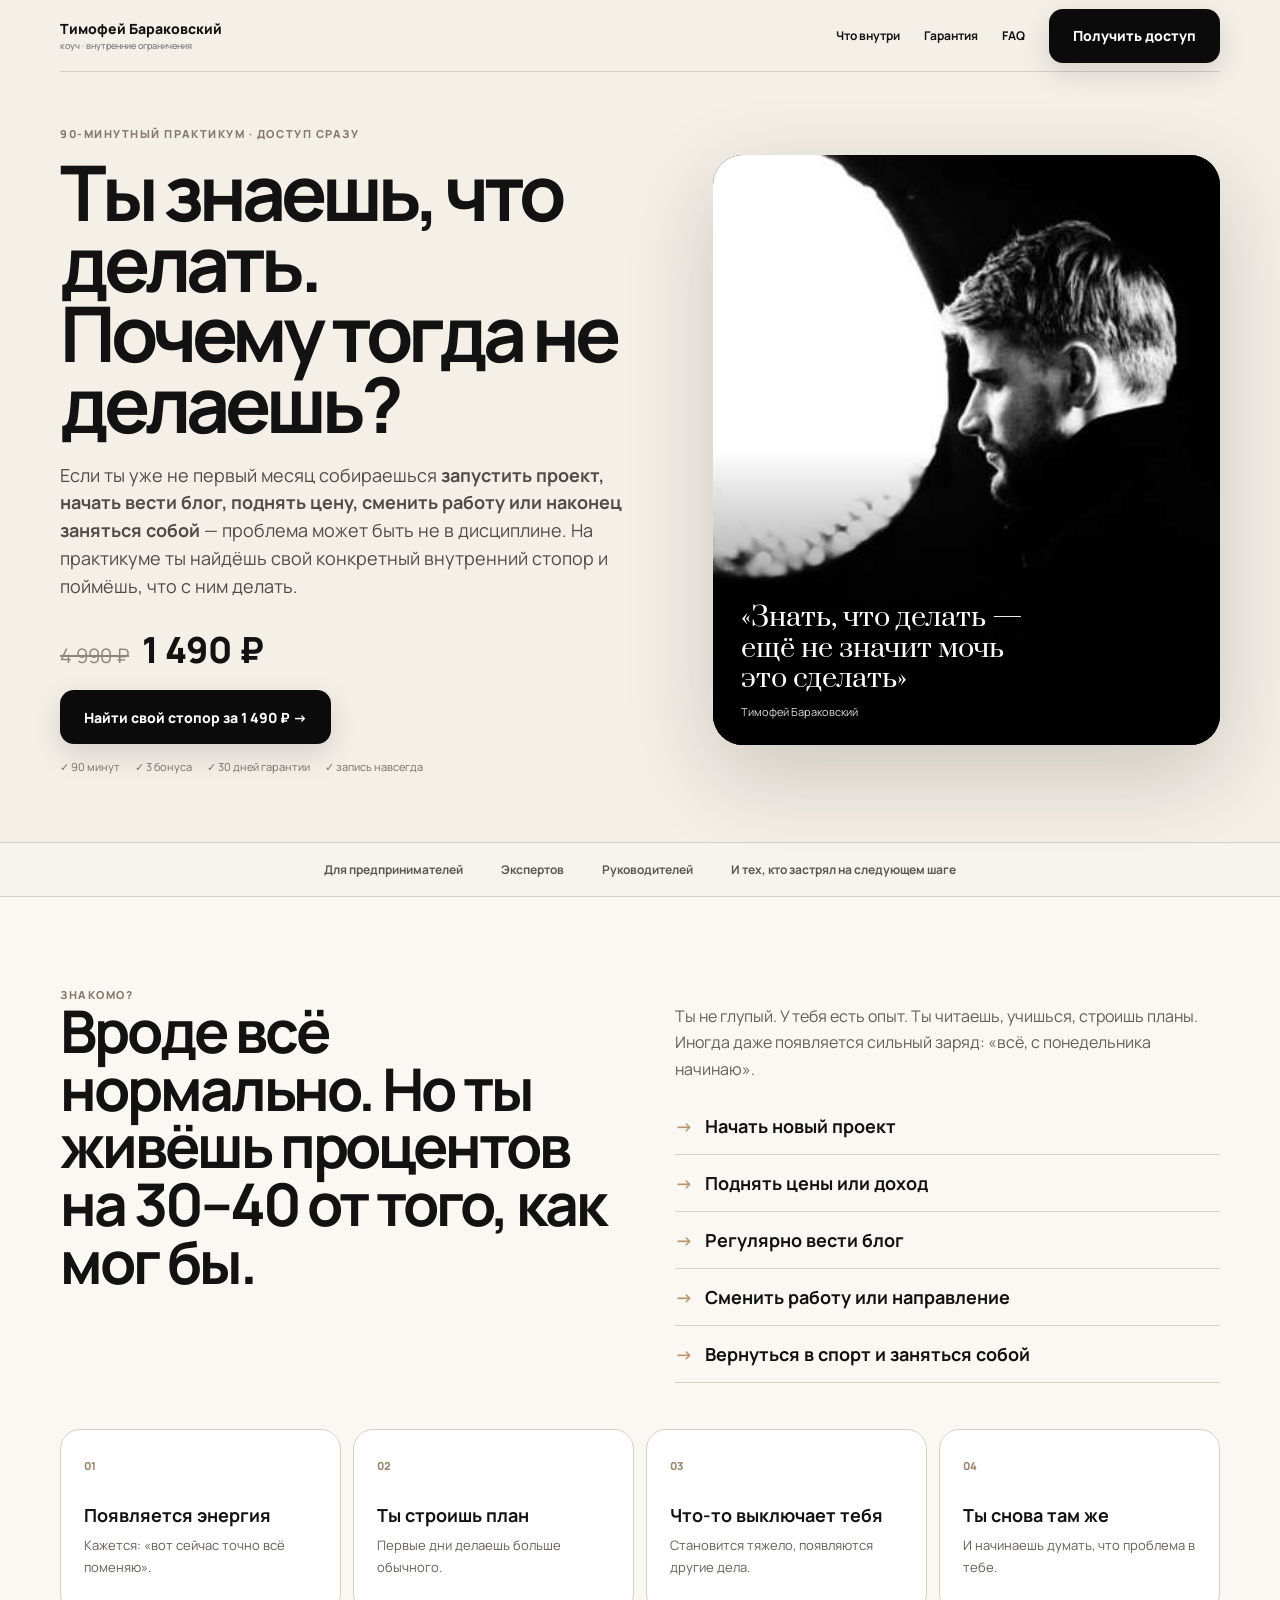
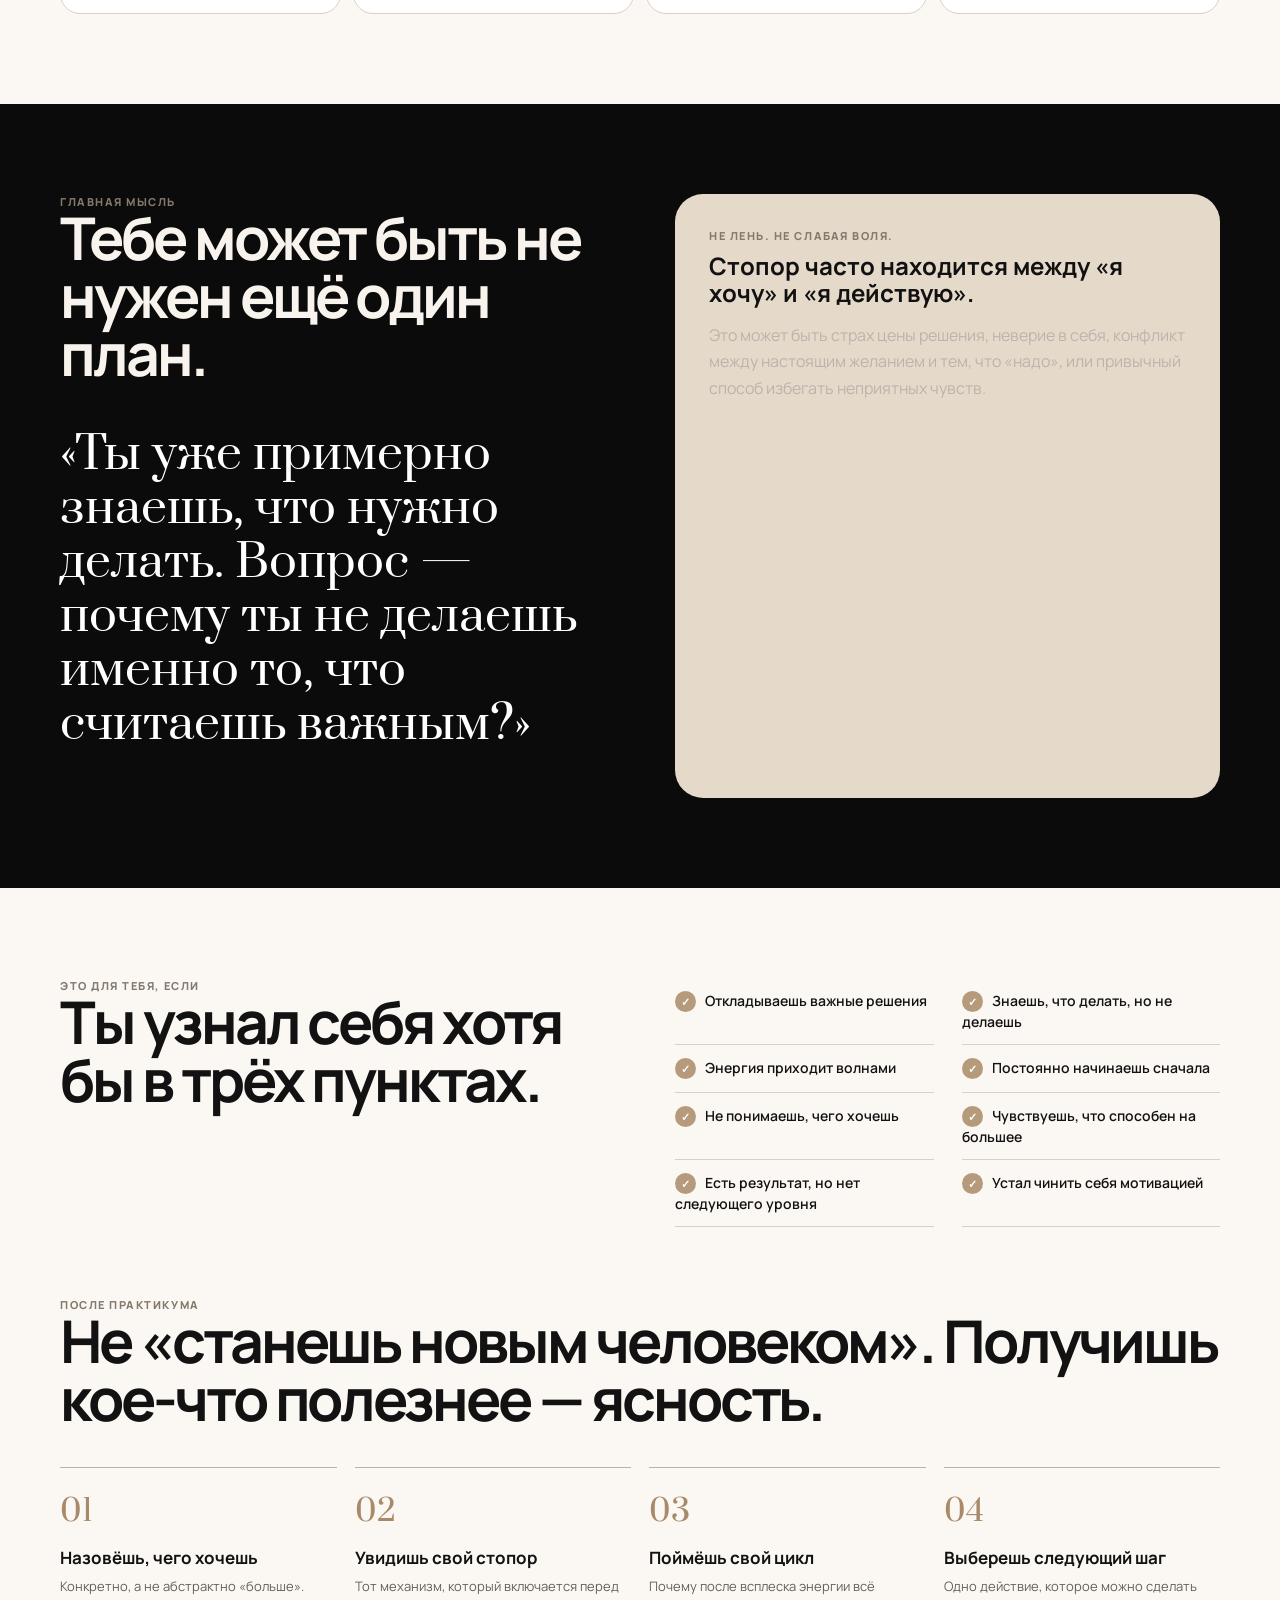
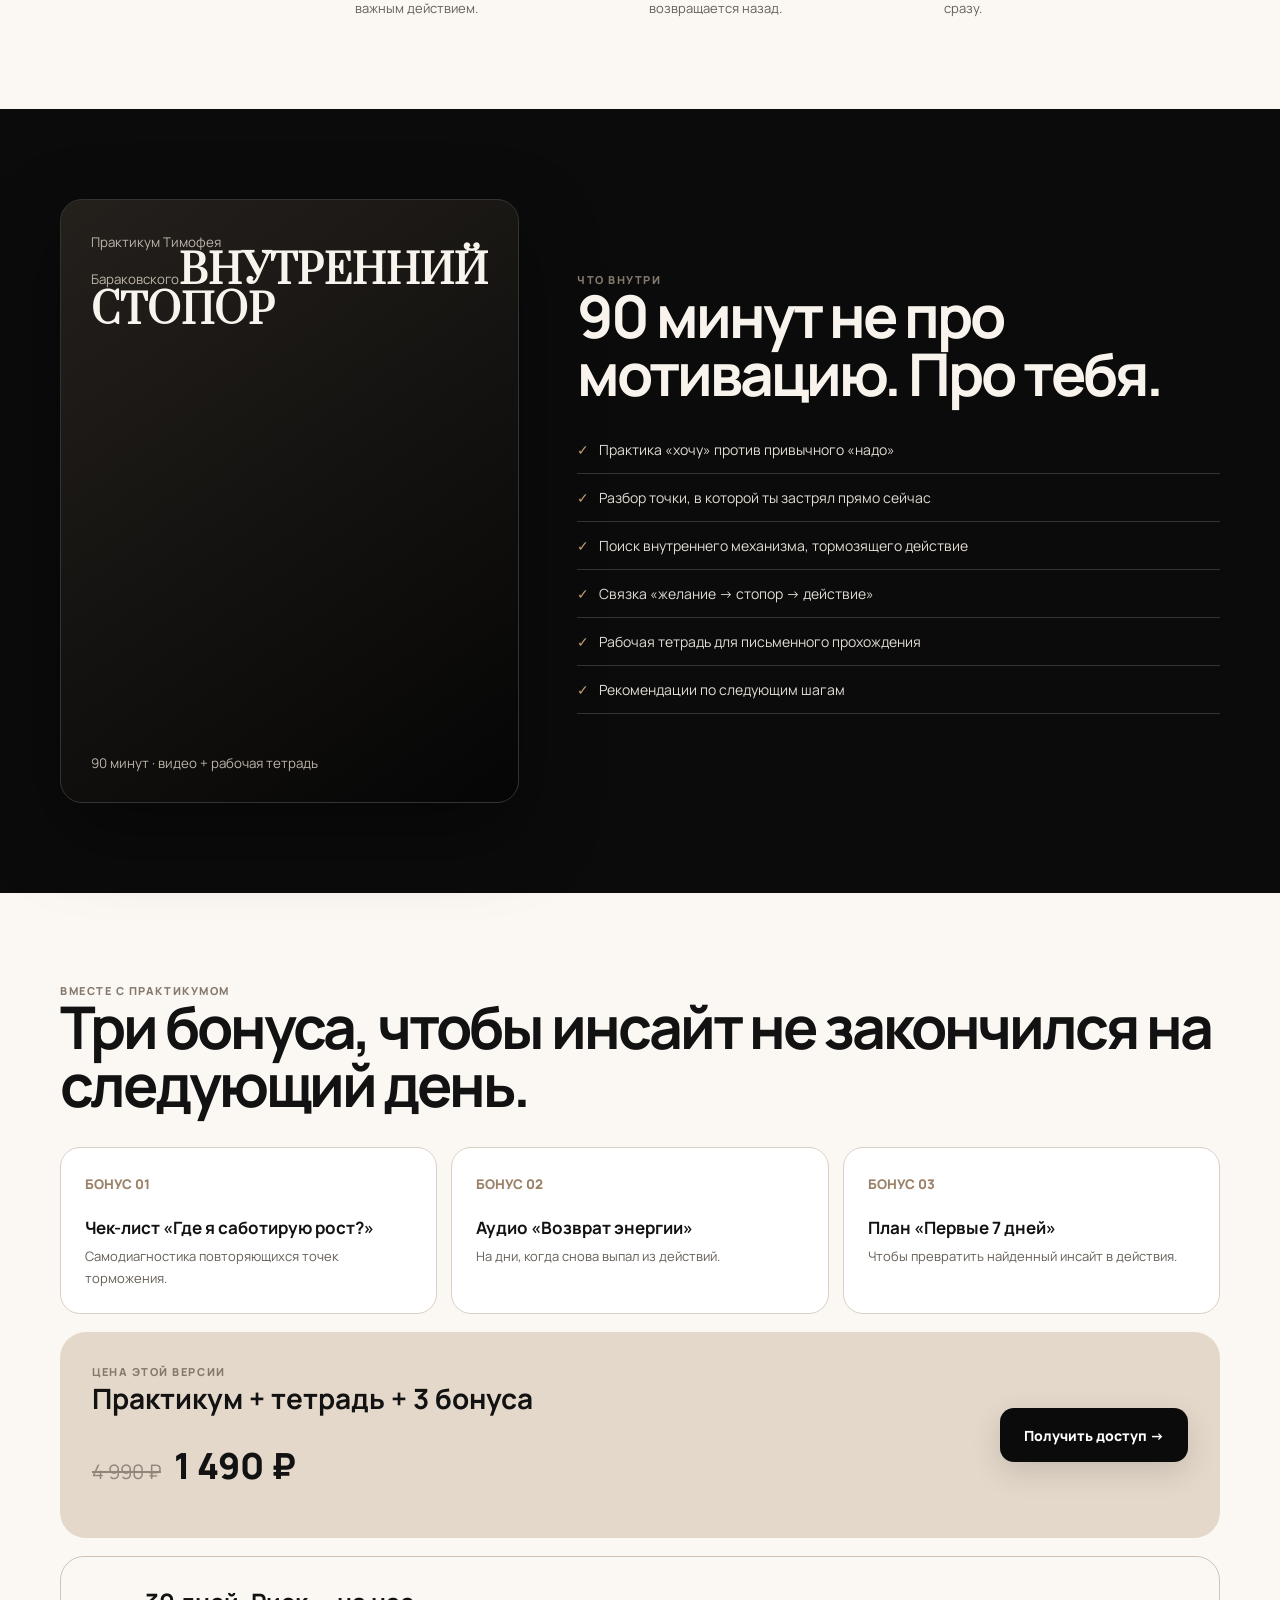
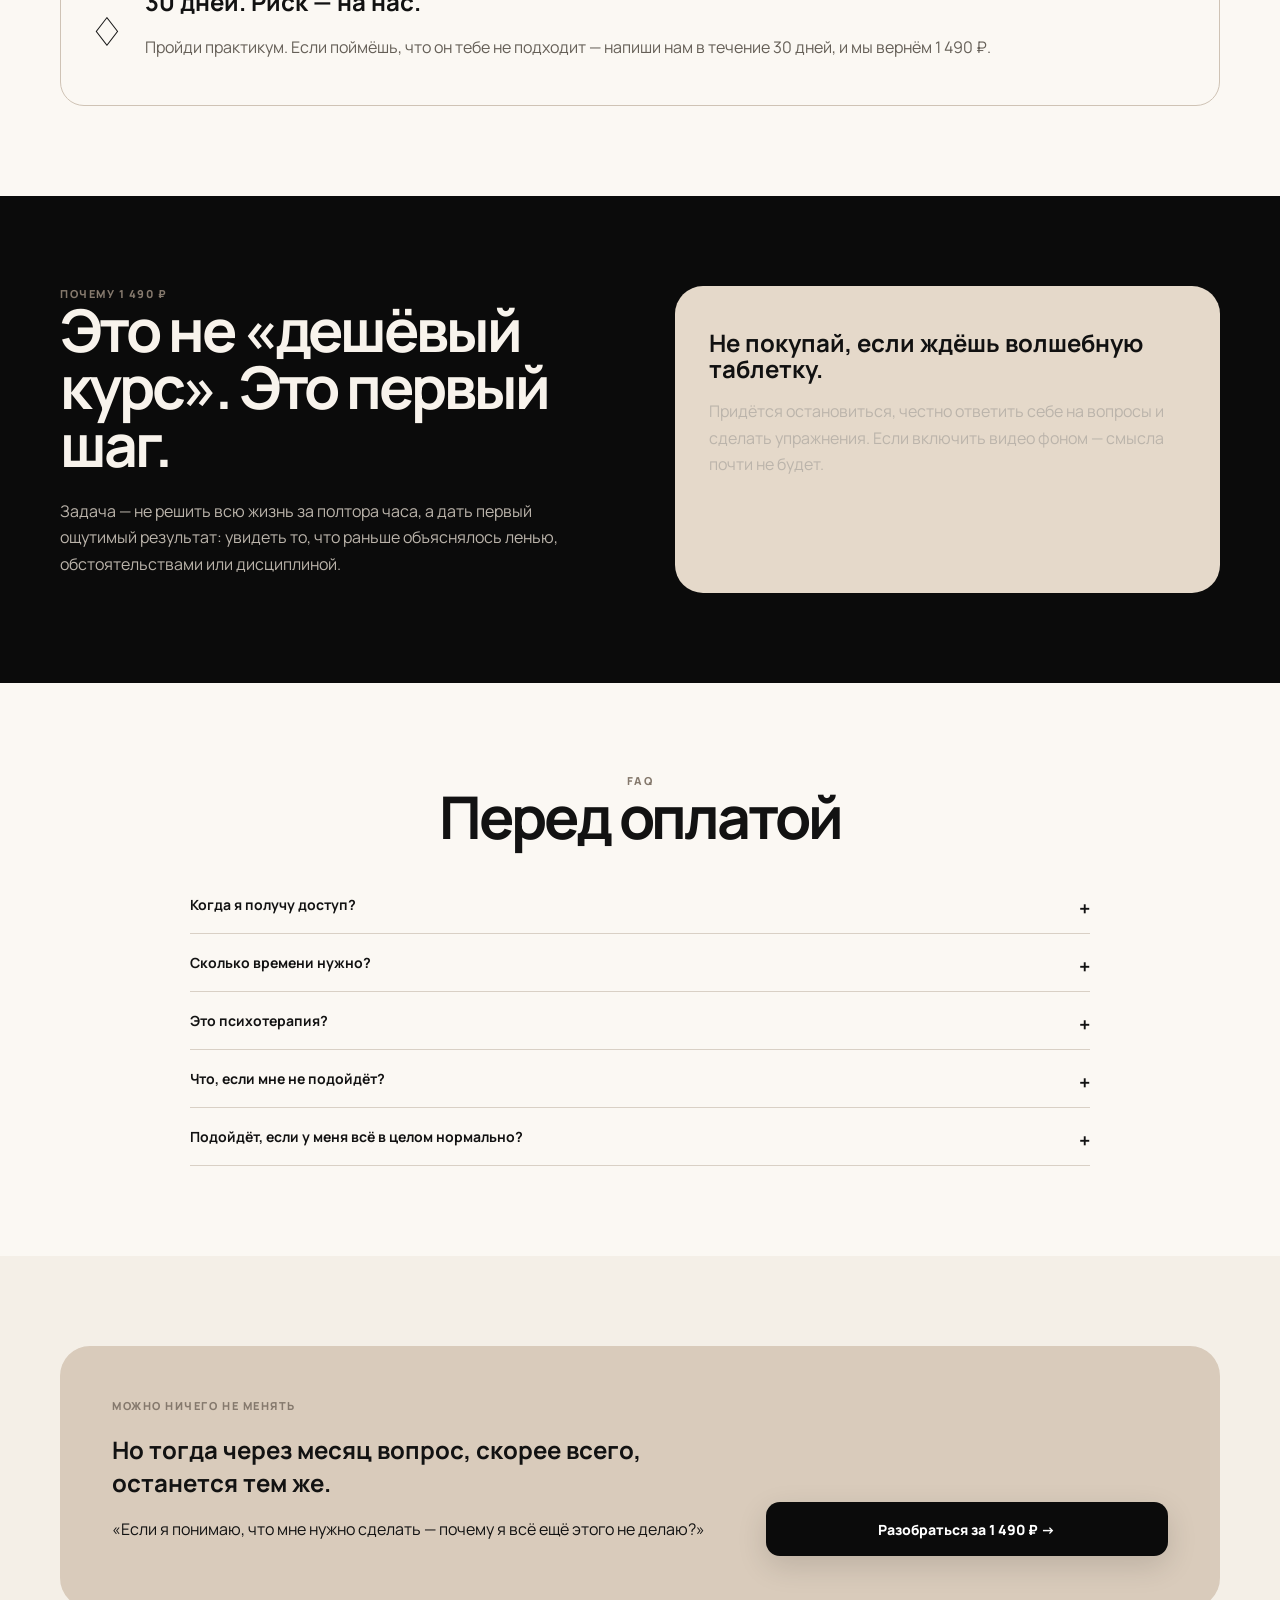
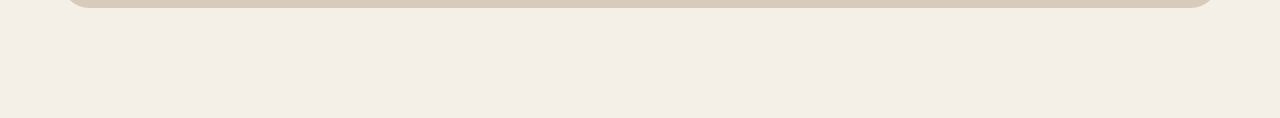
==== commit 3841d513: "Обновить лендинг Тимофея для холодного трафика" ====
--- a/index.html
+++ b/index.html
@@ -1,27 +1 @@
-<!doctype html><html lang="ru"><head><meta charset="utf-8"><meta name="viewport" content="width=device-width,initial-scale=1"><meta name="description" content="«Навстречу себе» — трёхмесячная трансформационная программа Ксении Зозули."><title>Навстречу себе — Ксения Зозуля</title><link rel="preconnect" href="https://fonts.googleapis.com"><link rel="preconnect" href="https://fonts.gstatic.com" crossorigin><link href="https://fonts.googleapis.com/css2?family=Cormorant+Garamond:ital,wght@0,500;0,600;1,500&family=Inter:wght@400;500;600&display=swap" rel="stylesheet"><style>
-:root{--paper:#f1ede4;--ink:#211c2b;--muted:#6f685f;--gold:#a38442;--line:#d7d0c5;--white:#fbf9f4}*{box-sizing:border-box}html{scroll-behavior:smooth}body{margin:0;background:var(--paper);color:var(--ink);font-family:Inter,Arial,sans-serif;line-height:1.55;-webkit-font-smoothing:antialiased}a{color:inherit}.page{overflow:hidden}.wrap{width:min(1120px,calc(100% - 40px));margin:auto}.section{position:relative;padding:104px 0;border-bottom:1px solid var(--line)}.orb{position:absolute;border-radius:50%;background:#d8d2c8;opacity:.72;pointer-events:none}.orb.right{width:720px;height:720px;right:-300px;top:-360px}.orb.center{width:840px;height:840px;left:50%;top:50%;transform:translate(-50%,-50%)}
-.eyebrow{font-size:11px;font-weight:600;letter-spacing:.22em;text-transform:uppercase;color:var(--gold);margin:0 0 18px}h1,h2,h3{font-family:"Cormorant Garamond",Georgia,serif;font-weight:500}.display{font-size:clamp(54px,10vw,118px);line-height:.88;letter-spacing:-.04em;margin:0}.title{font-size:clamp(40px,6vw,72px);line-height:.98;letter-spacing:-.025em;margin:0 0 24px}.lead{font-size:clamp(18px,2vw,23px);max-width:760px;color:#4e4842}.copy{max-width:760px;color:var(--muted);font-size:16px}.centered{text-align:center;margin-inline:auto}.fine{font-size:12px;color:var(--muted)}
-.nav{position:fixed;z-index:20;top:18px;left:50%;transform:translateX(-50%);display:flex;align-items:center;gap:22px;width:min(1050px,calc(100% - 28px));padding:10px 14px 10px 20px;border:1px solid rgba(255,255,255,.55);border-radius:999px;background:rgba(241,237,228,.82);backdrop-filter:blur(16px);box-shadow:0 8px 32px rgba(33,28,43,.08)}.brand{font-family:"Cormorant Garamond";font-size:22px;white-space:nowrap}.links{display:flex;gap:18px;margin-left:auto}.nav a{text-decoration:none;font-size:12px}.button{display:inline-flex;align-items:center;justify-content:center;min-height:44px;padding:0 22px;border:1px solid var(--ink);border-radius:999px;background:var(--ink);color:#fff;text-decoration:none;font-size:13px;font-weight:600;transition:.2s}.button:hover{transform:translateY(-2px);box-shadow:0 10px 24px rgba(33,28,43,.18)}
-.hero{min-height:100svh;display:grid;place-items:center;padding-top:120px;text-align:center}.hero .orb{width:min(78vw,940px);height:min(78vw,940px);left:50%;top:48%;transform:translate(-50%,-50%)}.hero .content{position:relative;z-index:1}.descriptor{font-family:"Cormorant Garamond";font-style:italic;font-size:clamp(19px,2.4vw,28px);max-width:690px;margin:24px auto 0}.expert{margin-top:36px;font-weight:600}.expert small{display:block;color:var(--muted);font-weight:400;margin-top:6px}.scroll{display:inline-block;margin-top:42px;font-size:12px;text-decoration:none;border-bottom:1px solid var(--gold);padding-bottom:4px}
-.chips{display:flex;flex-wrap:wrap;gap:10px;margin-top:28px}.chip{border:1px solid var(--line);background:rgba(255,255,255,.48);border-radius:999px;padding:9px 17px;font-size:13px}.quote{position:relative;z-index:1;font-family:"Cormorant Garamond";font-style:italic;font-size:clamp(31px,5vw,56px);line-height:1.15;max-width:900px;margin:auto}.quote-note{position:relative;z-index:1;margin:30px auto 0;color:var(--muted);max-width:620px;text-align:center}
-.path{margin-top:42px;border-top:1px solid var(--line)}.path-row{display:grid;grid-template-columns:70px 190px 1fr;gap:24px;padding:25px 0;border-bottom:1px solid var(--line)}.path-num{color:var(--gold);font-size:13px}.path-name{font-family:"Cormorant Garamond";font-size:25px}.path-desc{color:var(--muted);font-size:15px}.steps{display:grid;grid-template-columns:repeat(4,1fr);gap:14px;margin-top:44px}.step{position:relative;min-height:170px;padding:24px;border:1px solid var(--line);border-radius:10px;background:rgba(255,255,255,.55)}.step b{display:block;color:var(--gold);font-size:12px;margin-bottom:38px}.step h3{font-size:25px;margin:0}.step:not(:last-child):after{content:"→";position:absolute;right:-13px;top:50%;z-index:2;color:var(--gold)}
-.program-intro{text-align:center;min-height:760px;display:grid;place-items:center}.program-intro .content{position:relative;z-index:1}.program-intro p{margin:24px auto 0}.modules-head{display:flex;justify-content:space-between;gap:40px;align-items:end;margin-bottom:45px}.modules-head p{max-width:430px;margin:0;color:var(--muted)}.modules{display:grid;grid-template-columns:1fr 1fr;gap:14px}.module{display:grid;grid-template-columns:42px 1fr;gap:18px;padding:22px;border:1px solid var(--line);border-radius:10px;background:rgba(255,255,255,.55);transition:.2s}.module:hover{transform:translateY(-3px);background:var(--white);box-shadow:0 18px 60px rgba(33,28,43,.08)}.module .num{width:34px;height:34px;border-radius:50%;display:grid;place-items:center;background:var(--gold);color:white;font-size:12px}.module h3{font-size:25px;margin:0 0 7px}.module p{margin:0;color:var(--muted);font-size:14px}.money{background:#ded8d0}.money .chip{background:var(--white)}
-.offer{text-align:center;min-height:700px;display:grid;place-items:center}.price{font-family:"Cormorant Garamond";font-size:clamp(54px,8vw,94px);line-height:1;margin:18px 0}.old{font-size:.42em;color:var(--muted);text-decoration:line-through;margin-right:24px}.offer .button{margin-top:26px;min-width:320px}.offer .orb{width:760px;height:760px;left:50%;top:50%;transform:translate(-50%,-50%)}.offer .content{position:relative;z-index:1}footer{padding:34px 0;color:var(--muted);font-size:12px}.footer-row{display:flex;justify-content:space-between;gap:20px}
-@media(max-width:760px){.section{padding:78px 0}.links{display:none}.nav{justify-content:space-between}.hero{padding-top:110px}.hero .orb{width:105vw;height:105vw}.path-row{grid-template-columns:42px 1fr}.path-desc{grid-column:2}.steps,.modules{grid-template-columns:1fr}.step:not(:last-child):after{content:"↓";right:24px;top:auto;bottom:-20px}.modules-head{display:block}.modules-head p{margin-top:18px}.offer .button{min-width:0;width:100%}.footer-row{display:block}.footer-row span{display:block;margin-top:6px}}
-</style></head><body><div class="page">
-<nav class="nav" aria-label="Основная навигация"><a class="brand" href="#top">Навстречу себе</a><div class="links"><a href="#method">Метод</a><a href="#program">Программа</a><a href="#inside">Что внутри</a></div><a class="button" href="https://t.me/ksenia_zozulia_psy">Узнать подробнее</a></nav>
-<header class="section hero" id="top"><div class="orb"></div><div class="wrap content"><p class="eyebrow">Трансформационная программа</p><h1 class="display">Навстречу<br>себе</h1><p class="descriptor">Три месяца, десять частей и один путь — к своей, а не чужой, версии жизни</p><div class="expert">Ксения Зозуля<small>Психолог · 13 000 часов практики</small></div><a class="scroll" href="#now">Увидеть, как устроена программа ↓</a></div></header>
-<section class="section" id="now"><div class="orb right"></div><div class="wrap"><p class="eyebrow">Почему сейчас так тяжело</p><h2 class="title">Мир меняется быстрее, чем мы успеваем к нему привыкнуть</h2><p class="copy">Внешние опоры больше не работают так, как раньше. Правила устаревают быстрее, чем мы успеваем их выучить. И где-то внутри всё чаще возникает ощущение, что выбирать не из чего.</p><div class="chips"><span class="chip">Паника</span><span class="chip">Тревога</span><span class="chip">Страх «что будет завтра»</span><span class="chip">Оцепенение</span><span class="chip">Информационная перегрузка</span><span class="chip">Не из чего выбирать</span></div></div></section>
-<section class="section" style="min-height:680px;display:grid;place-items:center"><div class="orb center"></div><div class="wrap"><blockquote class="quote">«Что со мной происходит прямо сейчас — не для галочки, а по-настоящему?»</blockquote><p class="quote-note">Программа начинается не с попытки срочно себя исправить, а с честного взгляда на то, что уже происходит.</p></div></section>
-<section class="section" id="method"><div class="wrap"><p class="eyebrow">13 000 часов практики</p><h2 class="title">Путь к одному простому ответу</h2><div class="path"><div class="path-row"><div class="path-num">01</div><div class="path-name">Поиск</div><div class="path-desc">Первые попытки найти причину: эзотерика, расстановки, манифестации и разговоры со вселенной.</div></div><div class="path-row"><div class="path-num">02</div><div class="path-name">Наука</div><div class="path-desc">КПТ, гештальт и психоанализ: понимание того, как психика создаёт автоматические реакции.</div></div><div class="path-row"><div class="path-num">03</div><div class="path-name">Тело</div><div class="path-desc">Биология и нейробиология, адлерианский подход и коучинг — тело становится частью уравнения.</div></div><div class="path-row"><div class="path-num">04</div><div class="path-name">Паттерн</div><div class="path-desc">Человек становится лучшей версией себя, когда видит повторяющийся паттерн — и перестаёт жить по нему автоматически.</div></div></div></div></section>
-<section class="section" style="min-height:720px;display:grid;place-items:center;text-align:center"><div class="orb center"></div><div class="wrap" style="position:relative;z-index:1"><p class="eyebrow">Гипотеза, подтверждённая практикой</p><h2 class="title">Всё строится вокруг слепой зоны</h2><p class="lead centered">Вы — не жертва обстоятельств, а автор того, что есть. Но психологический «баг» может не давать увидеть реальность целиком и создать ту жизнь, которую вы действительно хотите.</p></div></section>
-<section class="section"><div class="orb right"></div><div class="wrap"><p class="eyebrow">Живой метод</p><h2 class="title">Не теория о новой жизни — разбор того, что происходит сейчас</h2><p class="lead">Мы смотрим на реальную ситуацию, находим невидимый повторяющийся механизм и переводим понимание в действие.</p><div class="steps"><article class="step"><b>01</b><h3>Диагностика</h3></article><article class="step"><b>02</b><h3>Поиск слепого пятна</h3></article><article class="step"><b>03</b><h3>Результат</h3></article><article class="step"><b>04</b><h3>Результат результата</h3></article></div></div></section>
-<section class="section" style="min-height:720px;display:grid;place-items:center"><div class="orb center"></div><div class="wrap"><blockquote class="quote">«Представь: фундамент устойчив. Состояние выровнено. Ограничения больше не управляют тобой. Ты на своей стороне, слышишь истинные желания и понимаешь, куда идёшь. Как ты будешь себя чувствовать?»</blockquote><p class="eyebrow centered" style="position:relative;z-index:1;margin-top:36px">Вопрос, который меняет всё</p></div></section>
-<section class="section program-intro" id="program"><div class="orb center"></div><div class="wrap content"><p class="eyebrow">Трансформационная программа</p><h2 class="display">Навстречу<br>себе</h2><p class="lead centered">Конкретный метод, который помогает не придумать «идеальную себя», а собрать целую картину собственной жизни и начать двигаться из неё.</p></div></section>
-<section class="section" id="inside"><div class="wrap"><div class="modules-head"><div><p class="eyebrow">Метод — пазл из десяти частей</p><h2 class="title">Что будет внутри</h2></div><p>Каждая часть добавляет недостающий фрагмент. В конце получается не список целей, а ясное понимание себя и реальный маршрут действий.</p></div><div class="modules">
-<article class="module"><div class="num">01</div><div><h3>Фундамент</h3><p>Честная карта жизни: внешние факты, внутреннее состояние и первая версия слепой зоны.</p></div></article><article class="module"><div class="num">02</div><div><h3>Состояние</h3><p>Учимся возвращать ресурс и управлять состоянием, вместо того чтобы терпеть и ждать.</p></div></article><article class="module"><div class="num">03</div><div><h3>Мысли и убеждения</h3><p>Видим, какие старые решения незаметно управляют настоящим и ограничивают выбор.</p></div></article><article class="module"><div class="num">04</div><div><h3>Любовь к себе</h3><p>Переходим из позиции внутреннего критика в позицию человека, который на своей стороне.</p></div></article><article class="module"><div class="num">05</div><div><h3>Истинные желания</h3><p>Отделяем своё от навязанного и добираемся до желаний, которые прятали даже от себя.</p></div></article><article class="module"><div class="num">06</div><div><h3>Истинная цель</h3><p>Переформулируем цель из «что получить» в «кем стать» — и возвращаем ей личный смысл.</p></div></article><article class="module"><div class="num">07</div><div><h3>Деньги и реализация</h3><p>Разбираем семь психологических механизмов, влияющих на видимость, доход и действие.</p></div></article><article class="module"><div class="num">08</div><div><h3>Управление трудностями</h3><p>Создаём план на срыв, чтобы откат не отменял движение и не возвращал к старому.</p></div></article><article class="module"><div class="num">09</div><div><h3>Prime Era</h3><p>Переводим внутренние перемены наружу: в образ жизни, среду, тело, отношения и видимость.</p></div></article><article class="module"><div class="num">10</div><div><h3>Стратегия новой версии себя</h3><p>Собираем компас на три месяца и письмо себе — маршрут своей, а не чужой жизни.</p></div></article>
-</div></div></section>
-<section class="section money"><div class="wrap"><p class="eyebrow">Часть 07 · деньги и реализация</p><h2 class="title">Баги, которые буквально стоят денег</h2><p class="lead">Иногда проблема не в стратегии или количестве усилий. Мы найдём механизмы, которые заставляют откладывать, прятаться, перегружаться и обесценивать результат.</p><div class="chips"><span class="chip">Инфантильная позиция</span><span class="chip">Гиперконтроль</span><span class="chip">Обесценивание</span><span class="chip">Синдром самозванца</span><span class="chip">Избегание видимости</span><span class="chip">Перегруз</span><span class="chip">Размытые границы</span></div></div></section>
-<section class="section offer"><div class="orb"></div><div class="wrap content"><p class="eyebrow">Программа рассчитана на 3 месяца</p><h2 class="title">Навстречу себе</h2><div class="price"><span class="old">100 000 ₽</span>70 000 ₽</div><p class="fine">Цена для участниц эфира · предоплата для брони места — 15 000 ₽</p><a class="button" href="https://t.me/ksenia_zozulia_psy">Написать Ксении и забронировать место</a></div></section>
-<section class="section" style="min-height:720px;display:grid;place-items:center;text-align:center"><div class="orb center"></div><div class="wrap" style="position:relative;z-index:1"><p class="eyebrow">Слепая зона позади</p><h2 class="title">Пора выйти<br>на свет</h2><p class="lead centered">Три месяца, один метод, десять частей — и своя, а не чужая, версия себя.</p><a class="button" href="https://t.me/ksenia_zozulia_psy" style="margin-top:28px">Навстречу себе</a></div></section>
-<footer><div class="wrap footer-row"><span>Ксения Зозуля · психолог</span><span>t.me/ksenia_zozulia_psy</span></div></footer></div></body></html>
+<!doctype html><html lang="ru"><head><meta charset="utf-8"><meta name="viewport" content="width=device-width,initial-scale=1,viewport-fit=cover"><title>Внутренний стопор — Тимофей Бараковский</title><meta name="description" content="90-минутный практикум: почему ты знаешь, что делать, но снова откладываешь главное."><style>@import url('https://fonts.googleapis.com/css2?family=Manrope:wght@400;500;600;700;800&family=Prata&display=swap');:root{--b:#0b0b0b;--c:#f4efe7;--p:#fbf8f3;--l:#d9d0c5;--a:#b9956f}*{box-sizing:border-box}html{scroll-behavior:smooth}body{margin:0;background:var(--c);color:#121212;font-family:Manrope,Arial,sans-serif;-webkit-font-smoothing:antialiased}.w{width:min(1160px,calc(100% - 40px));margin:auto}.e{font-size:11px;letter-spacing:.14em;text-transform:uppercase;font-weight:800;color:#85796d}.nav{height:72px;display:flex;align-items:center;justify-content:space-between;border-bottom:1px solid #0002}.brand{font-size:14px;font-weight:800;line-height:1}.brand span{display:block;font-size:9px;color:#777;font-weight:500;margin-top:5px}.links{display:flex;gap:24px;align-items:center;font-size:12px;font-weight:700}.links a{text-decoration:none;color:inherit}.btn{display:inline-flex;align-items:center;justify-content:center;min-height:54px;padding:0 24px;border-radius:14px;background:var(--b);color:#fff!important;text-decoration:none;font-weight:800;font-size:14px;box-shadow:0 10px 30px #0002}.hero{display:grid;grid-template-columns:1.08fr .92fr;gap:58px;align-items:center;padding:54px 0 68px}h1{font-size:clamp(54px,6vw,86px);line-height:.92;letter-spacing:-.065em;margin:16px 0 22px}.lead{font-size:18px;line-height:1.55;color:#514c46}.price{display:flex;align-items:baseline;gap:13px;margin:24px 0 16px}.old{text-decoration:line-through;color:#8e857b;font-size:20px}.new{font-size:36px;font-weight:800}.micro{display:flex;gap:15px;flex-wrap:wrap;margin-top:15px;color:#756f67;font-size:11px}.photo{position:relative;overflow:hidden;border-radius:30px;background:#111;min-height:590px;box-shadow:0 30px 90px #221b1430}.photo img{position:absolute;inset:0;width:100%;height:100%;object-fit:cover}.photo:after{content:'';position:absolute;inset:0;background:linear-gradient(to top,#000b,transparent 50%)}.note{position:absolute;z-index:2;left:28px;bottom:26px;color:#fff;max-width:300px}.note b{font-family:Prata,serif;font-size:27px;font-weight:400;line-height:1.12}.note span{display:block;margin-top:10px;font-size:11px;color:#ddd}.trust{padding:18px 0;border-block:1px solid var(--l);background:#fff4}.trust .w{display:flex;justify-content:center;gap:38px;flex-wrap:wrap;font-size:12px;font-weight:700;color:#5d5750}.s{padding:90px 0}.paper{background:var(--p)}.dark{background:var(--b);color:#f8f3ec}.g2{display:grid;grid-template-columns:1fr 1fr;gap:70px}.s h2{font-size:clamp(38px,4.6vw,62px);line-height:.98;letter-spacing:-.052em;margin:0 0 24px}.s p{font-size:16px;line-height:1.65;color:#655f57}.dark p{color:#bbb4ab}.pain{font-size:18px;font-weight:700;padding:16px 0;border-bottom:1px solid var(--l)}.pain:before{content:'→';color:var(--a);margin-right:12px}.cycle{display:grid;grid-template-columns:repeat(4,1fr);gap:12px;margin-top:46px}.card{background:#fff;border:1px solid var(--l);border-radius:20px;padding:23px;min-height:185px}.card i{font-style:normal;font-size:11px;color:#9a856f;font-weight:800}.card h3{font-size:18px;margin:28px 0 8px}.card p{font-size:13px;margin:0}.quote{font-family:Prata,serif;font-size:clamp(28px,3.6vw,48px)!important;line-height:1.17!important;color:#fff!important}.box{background:#e5d9ca;color:#111;border-radius:28px;padding:34px}.box b{display:block;font-size:24px;line-height:1.1;margin:10px 0}.checks{display:grid;grid-template-columns:1fr 1fr;gap:0 28px}.check{padding:13px 0;border-bottom:1px solid var(--l);font-size:14px;font-weight:600}.check:before{content:'✓';display:inline-grid;place-items:center;width:21px;height:21px;border-radius:50%;background:#b59a7c;color:#fff;margin-right:9px;font-size:11px}.results{display:grid;grid-template-columns:repeat(4,1fr);gap:18px;margin-top:40px}.result{padding-top:22px;border-top:1px solid #bdb2a5}.result i{font-family:Prata,serif;font-style:normal;font-size:31px;color:#a88a69}.result b{display:block;font-size:17px;margin:14px 0 7px}.result p{font-size:13px;margin:0}.product{display:grid;grid-template-columns:.75fr 1.25fr;gap:58px;align-items:center}.cover{aspect-ratio:.76;background:linear-gradient(145deg,#24201c,#050505);border:1px solid #333;border-radius:22px;padding:30px;box-shadow:0 30px 80px #0006;display:flex;flex-direction:column;justify-content:space-between}.cover strong{font-family:Prata,serif;font-size:39px;line-height:1.02}.cover small{color:#bdb4a9}.inside{list-style:none;padding:0}.inside li{padding:14px 0;border-bottom:1px solid #333;color:#e2dbd2;font-size:14px}.inside li:before{content:'✓';color:#c2a17d;margin-right:10px}.bonusgrid{display:grid;grid-template-columns:repeat(3,1fr);gap:14px;margin-top:34px}.bonus{background:#fff;border:1px solid var(--l);border-radius:20px;padding:24px}.bonus small{font-weight:800;color:#9a8167}.bonus h3{font-size:17px;margin:22px 0 7px}.bonus p{font-size:13px;margin:0}.offer{display:grid;grid-template-columns:1fr auto;gap:30px;align-items:center;background:#e4d8ca;border-radius:26px;padding:32px;margin-top:18px}.offer h3{font-size:28px;margin:0}.guar{display:grid;grid-template-columns:auto 1fr;gap:20px;align-items:center;border:1px solid #cfc3b5;border-radius:24px;padding:28px;margin-top:18px}.guar strong{font-size:24px}.faq{max-width:900px;margin:30px auto 0}details{padding:19px 0;border-bottom:1px solid var(--l)}summary{font-weight:700;cursor:pointer;list-style:none;font-size:14px}summary:after{content:'+';float:right;font-size:20px}details[open] summary:after{content:'−'}details p{font-size:13px}.final{padding:90px 0 110px}.finalbox{background:#d9cbbb;border-radius:30px;padding:52px;display:grid;grid-template-columns:1.2fr .8fr;gap:50px;align-items:end}.sticky{display:none}@media(max-width:800px){.w{width:min(100% - 28px,620px)}.nav{height:62px}.links a:not(.btn){display:none}.links .btn{min-height:40px;padding:0 13px;font-size:10px}.hero{display:flex;flex-direction:column;padding:34px 0 48px;gap:28px}h1{font-size:46px}.lead{font-size:15px}.hero .btn{width:100%}.photo{width:100%;min-height:auto;aspect-ratio:1;border-radius:22px}.s{padding:62px 0}.g2,.product{grid-template-columns:1fr;gap:32px}.s h2{font-size:38px}.cycle{grid-template-columns:1fr 1fr}.card{min-height:165px}.checks{grid-template-columns:1fr}.results{grid-template-columns:1fr 1fr}.cover{width:min(76%,330px);margin:auto}.bonusgrid{grid-template-columns:1fr}.offer{grid-template-columns:1fr;padding:25px 20px}.offer .btn{width:100%}.finalbox{grid-template-columns:1fr;padding:32px 22px}.sticky{display:flex;position:fixed;z-index:99;left:10px;right:10px;bottom:calc(10px + env(safe-area-inset-bottom));background:#0b0b0bf5;color:#fff;border-radius:16px;padding:10px 10px 10px 14px;align-items:center;justify-content:space-between;box-shadow:0 16px 50px #0005}.sticky small{display:block;color:#bbb}.sticky b{font-size:17px}.sticky a{background:#fff;color:#111;text-decoration:none;font-weight:800;font-size:11px;padding:12px 14px;border-radius:10px}body{padding-bottom:78px}}@media(max-width:430px){h1{font-size:41px}.s h2{font-size:35px}.cycle,.results{grid-template-columns:1fr}.card{min-height:0}}</style></head><body><div class="w nav"><div class="brand">Тимофей Бараковский<span>коуч · внутренние ограничения</span></div><div class="links"><a href="#inside">Что внутри</a><a href="#guarantee">Гарантия</a><a href="#faq">FAQ</a><a class="btn" href="#buy">Получить доступ</a></div></div><main><section class="w hero"><div><div class="e">90-минутный практикум · доступ сразу</div><h1>Ты знаешь, что делать.<br>Почему тогда не делаешь?</h1><p class="lead">Если ты уже не первый месяц собираешься <b>запустить проект, начать вести блог, поднять цену, сменить работу или наконец заняться собой</b> — проблема может быть не в дисциплине. На практикуме ты найдёшь свой конкретный внутренний стопор и поймёшь, что с ним делать.</p><div class="price"><span class="old">4 990 ₽</span><span class="new">1 490 ₽</span></div><a class="btn" href="#buy">Найти свой стопор за 1 490 ₽ →</a><div class="micro"><span>✓ 90 минут</span><span>✓ 3 бонуса</span><span>✓ 30 дней гарантии</span><span>✓ запись навсегда</span></div></div><div class="photo"><img src="timofey.jpg" alt="Тимофей Бараковский"><div class="note"><b>«Знать, что делать — ещё не значит мочь это сделать»</b><span>Тимофей Бараковский</span></div></div></section><div class="trust"><div class="w"><span>Для предпринимателей</span><span>Экспертов</span><span>Руководителей</span><span>И тех, кто застрял на следующем шаге</span></div></div><section class="s paper"><div class="w"><div class="g2"><div><div class="e">Знакомо?</div><h2>Вроде всё нормально. Но ты живёшь процентов на 30–40 от того, как мог бы.</h2></div><div><p>Ты не глупый. У тебя есть опыт. Ты читаешь, учишься, строишь планы. Иногда даже появляется сильный заряд: «всё, с понедельника начинаю».</p><div class="pain">Начать новый проект</div><div class="pain">Поднять цены или доход</div><div class="pain">Регулярно вести блог</div><div class="pain">Сменить работу или направление</div><div class="pain">Вернуться в спорт и заняться собой</div></div></div><div class="cycle"><div class="card"><i>01</i><h3>Появляется энергия</h3><p>Кажется: «вот сейчас точно всё поменяю».</p></div><div class="card"><i>02</i><h3>Ты строишь план</h3><p>Первые дни делаешь больше обычного.</p></div><div class="card"><i>03</i><h3>Что-то выключает тебя</h3><p>Становится тяжело, появляются другие дела.</p></div><div class="card"><i>04</i><h3>Ты снова там же</h3><p>И начинаешь думать, что проблема в тебе.</p></div></div></div></section><section class="s dark"><div class="w g2"><div><div class="e">Главная мысль</div><h2>Тебе может быть не нужен ещё один план.</h2><p class="quote">«Ты уже примерно знаешь, что нужно делать. Вопрос — почему ты не делаешь именно то, что считаешь важным?»</p></div><div class="box"><div class="e">Не лень. Не слабая воля.</div><b>Стопор часто находится между «я хочу» и «я действую».</b><p>Это может быть страх цены решения, неверие в себя, конфликт между настоящим желанием и тем, что «надо», или привычный способ избегать неприятных чувств.</p></div></div></section><section class="s paper"><div class="w"><div class="g2"><div><div class="e">Это для тебя, если</div><h2>Ты узнал себя хотя бы в трёх пунктах.</h2></div><div class="checks"><div class="check">Откладываешь важные решения</div><div class="check">Знаешь, что делать, но не делаешь</div><div class="check">Энергия приходит волнами</div><div class="check">Постоянно начинаешь сначала</div><div class="check">Не понимаешь, чего хочешь</div><div class="check">Чувствуешь, что способен на большее</div><div class="check">Есть результат, но нет следующего уровня</div><div class="check">Устал чинить себя мотивацией</div></div></div><div style="margin-top:70px"><div class="e">После практикума</div><h2>Не «станешь новым человеком». Получишь кое-что полезнее — ясность.</h2><div class="results"><div class="result"><i>01</i><b>Назовёшь, чего хочешь</b><p>Конкретно, а не абстрактно «больше».</p></div><div class="result"><i>02</i><b>Увидишь свой стопор</b><p>Тот механизм, который включается перед важным действием.</p></div><div class="result"><i>03</i><b>Поймёшь свой цикл</b><p>Почему после всплеска энергии всё возвращается назад.</p></div><div class="result"><i>04</i><b>Выберешь следующий шаг</b><p>Одно действие, которое можно сделать сразу.</p></div></div></div></div></section><section id="inside" class="s dark"><div class="w product"><div class="cover"><div><small>Практикум Тимофея Бараковского</small><strong>ВНУТРЕННИЙ<br>СТОПОР</strong></div><small>90 минут · видео + рабочая тетрадь</small></div><div><div class="e">Что внутри</div><h2>90 минут не про мотивацию. Про тебя.</h2><ul class="inside"><li>Практика «хочу» против привычного «надо»</li><li>Разбор точки, в которой ты застрял прямо сейчас</li><li>Поиск внутреннего механизма, тормозящего действие</li><li>Связка «желание → стопор → действие»</li><li>Рабочая тетрадь для письменного прохождения</li><li>Рекомендации по следующим шагам</li></ul></div></div></section><section class="s paper"><div class="w"><div class="e">Вместе с практикумом</div><h2>Три бонуса, чтобы инсайт не закончился на следующий день.</h2><div class="bonusgrid"><div class="bonus"><small>БОНУС 01</small><h3>Чек-лист «Где я саботирую рост?»</h3><p>Самодиагностика повторяющихся точек торможения.</p></div><div class="bonus"><small>БОНУС 02</small><h3>Аудио «Возврат энергии»</h3><p>На дни, когда снова выпал из действий.</p></div><div class="bonus"><small>БОНУС 03</small><h3>План «Первые 7 дней»</h3><p>Чтобы превратить найденный инсайт в действия.</p></div></div><div id="buy" class="offer"><div><div class="e">Цена этой версии</div><h3>Практикум + тетрадь + 3 бонуса</h3><div class="price"><span class="old">4 990 ₽</span><span class="new">1 490 ₽</span></div></div><a class="btn" href="#checkout">Получить доступ →</a></div><div id="guarantee" class="guar"><div style="font-size:40px">♢</div><div><strong>30 дней. Риск — на нас.</strong><p>Пройди практикум. Если поймёшь, что он тебе не подходит — напиши нам в течение 30 дней, и мы вернём 1 490 ₽.</p></div></div></div></section><section class="s dark"><div class="w g2"><div><div class="e">Почему 1 490 ₽</div><h2>Это не «дешёвый курс». Это первый шаг.</h2><p>Задача — не решить всю жизнь за полтора часа, а дать первый ощутимый результат: увидеть то, что раньше объяснялось ленью, обстоятельствами или дисциплиной.</p></div><div class="box"><b>Не покупай, если ждёшь волшебную таблетку.</b><p>Придётся остановиться, честно ответить себе на вопросы и сделать упражнения. Если включить видео фоном — смысла почти не будет.</p></div></div></section><section id="faq" class="s paper"><div class="w"><div style="text-align:center"><div class="e">FAQ</div><h2>Перед оплатой</h2></div><div class="faq"><details><summary>Когда я получу доступ?</summary><p>Сразу после оплаты. Можно проходить с телефона или компьютера.</p></details><details><summary>Сколько времени нужно?</summary><p>Около 90 минут. Лучше выделить время без отвлечений и взять ручку с тетрадью.</p></details><details><summary>Это психотерапия?</summary><p>Нет. Это образовательный практикум для саморефлексии и не замена медицинской или психотерапевтической помощи.</p></details><details><summary>Что, если мне не подойдёт?</summary><p>Действует 30-дневная гарантия возврата стоимости практикума.</p></details><details><summary>Подойдёт, если у меня всё в целом нормально?</summary><p>Да. В том числе для ситуации «всё нормально, но я чувствую, что давно могу больше».</p></details></div></div></section><section class="final"><div class="w finalbox"><div><div class="e">Можно ничего не менять</div><h2>Но тогда через месяц вопрос, скорее всего, останется тем же.</h2><p>«Если я понимаю, что мне нужно сделать — почему я всё ещё этого не делаю?»</p></div><div><a id="checkout" class="btn" style="width:100%" href="#buy">Разобраться за 1 490 ₽ →</a></div></div></section></main><div class="sticky"><div><small>Практикум + 3 бонуса</small><b>1 490 ₽</b></div><a href="#buy">Получить доступ →</a></div></body></html>
